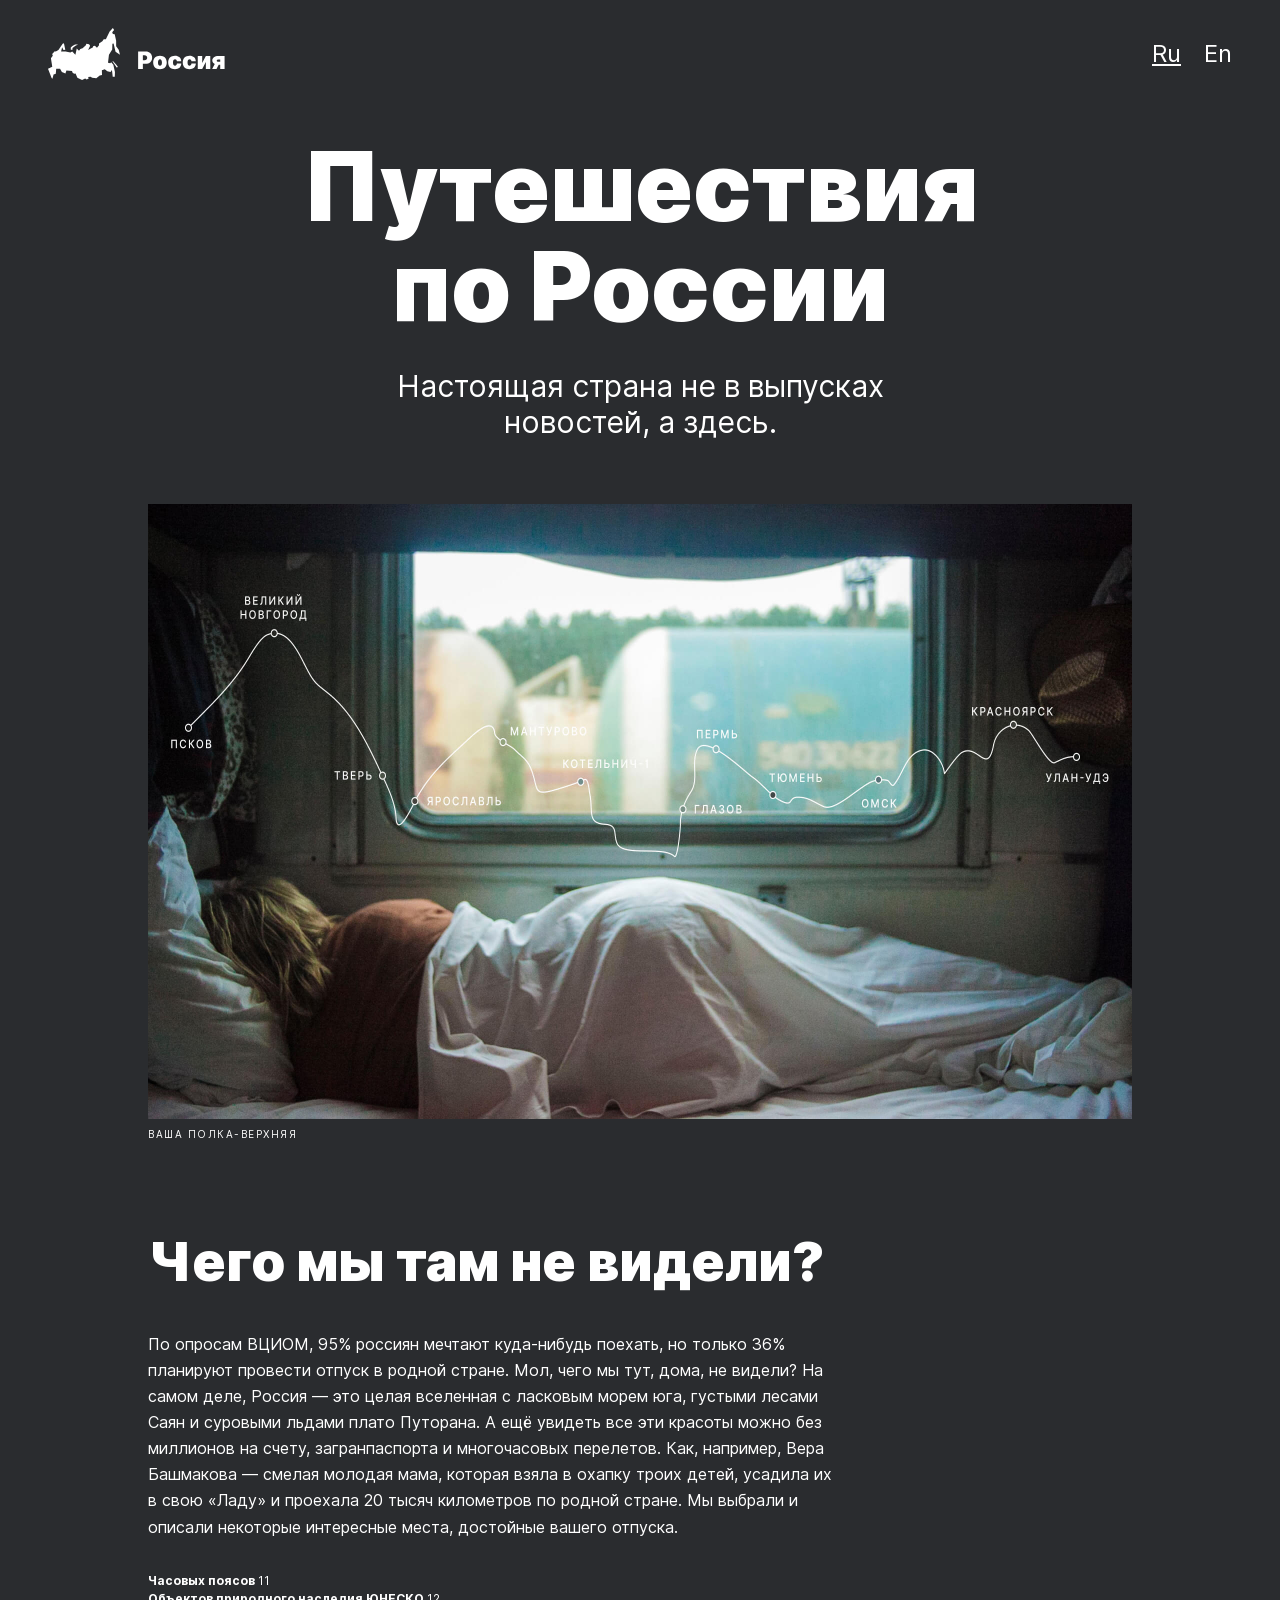
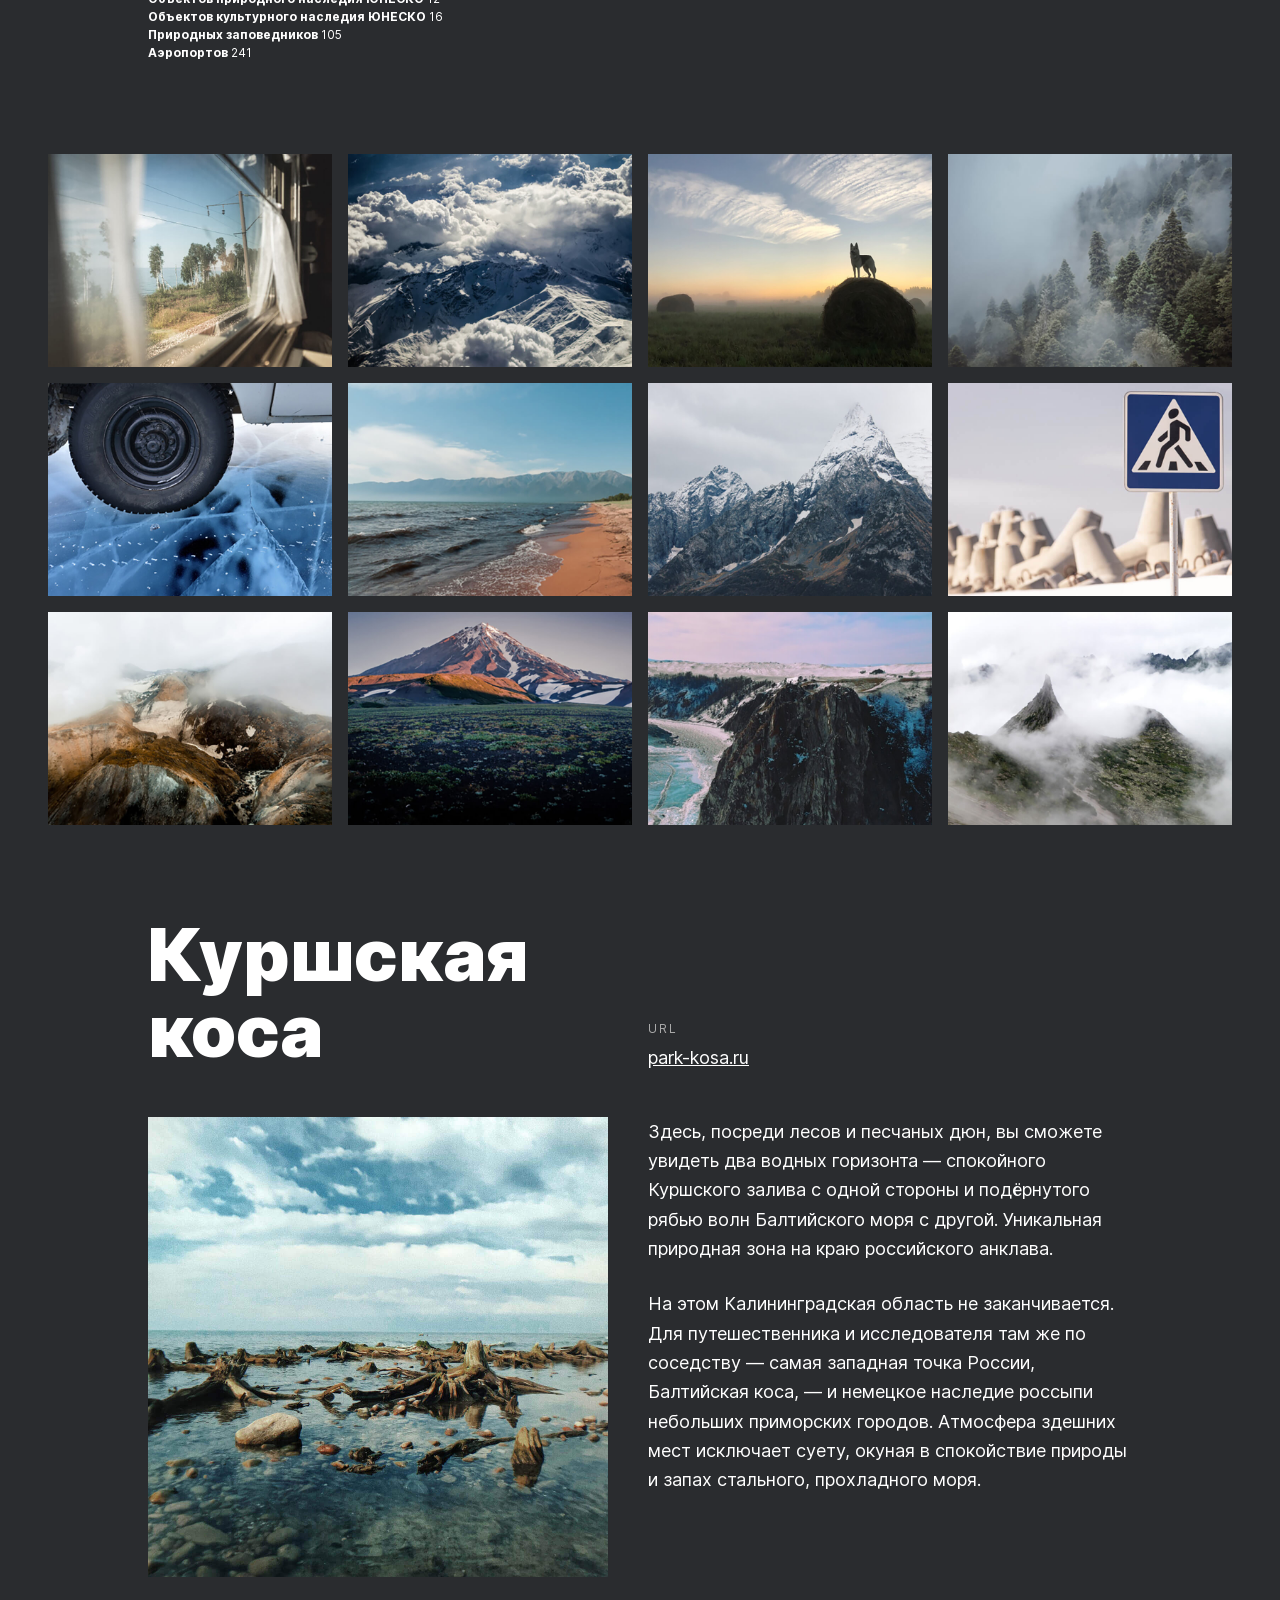
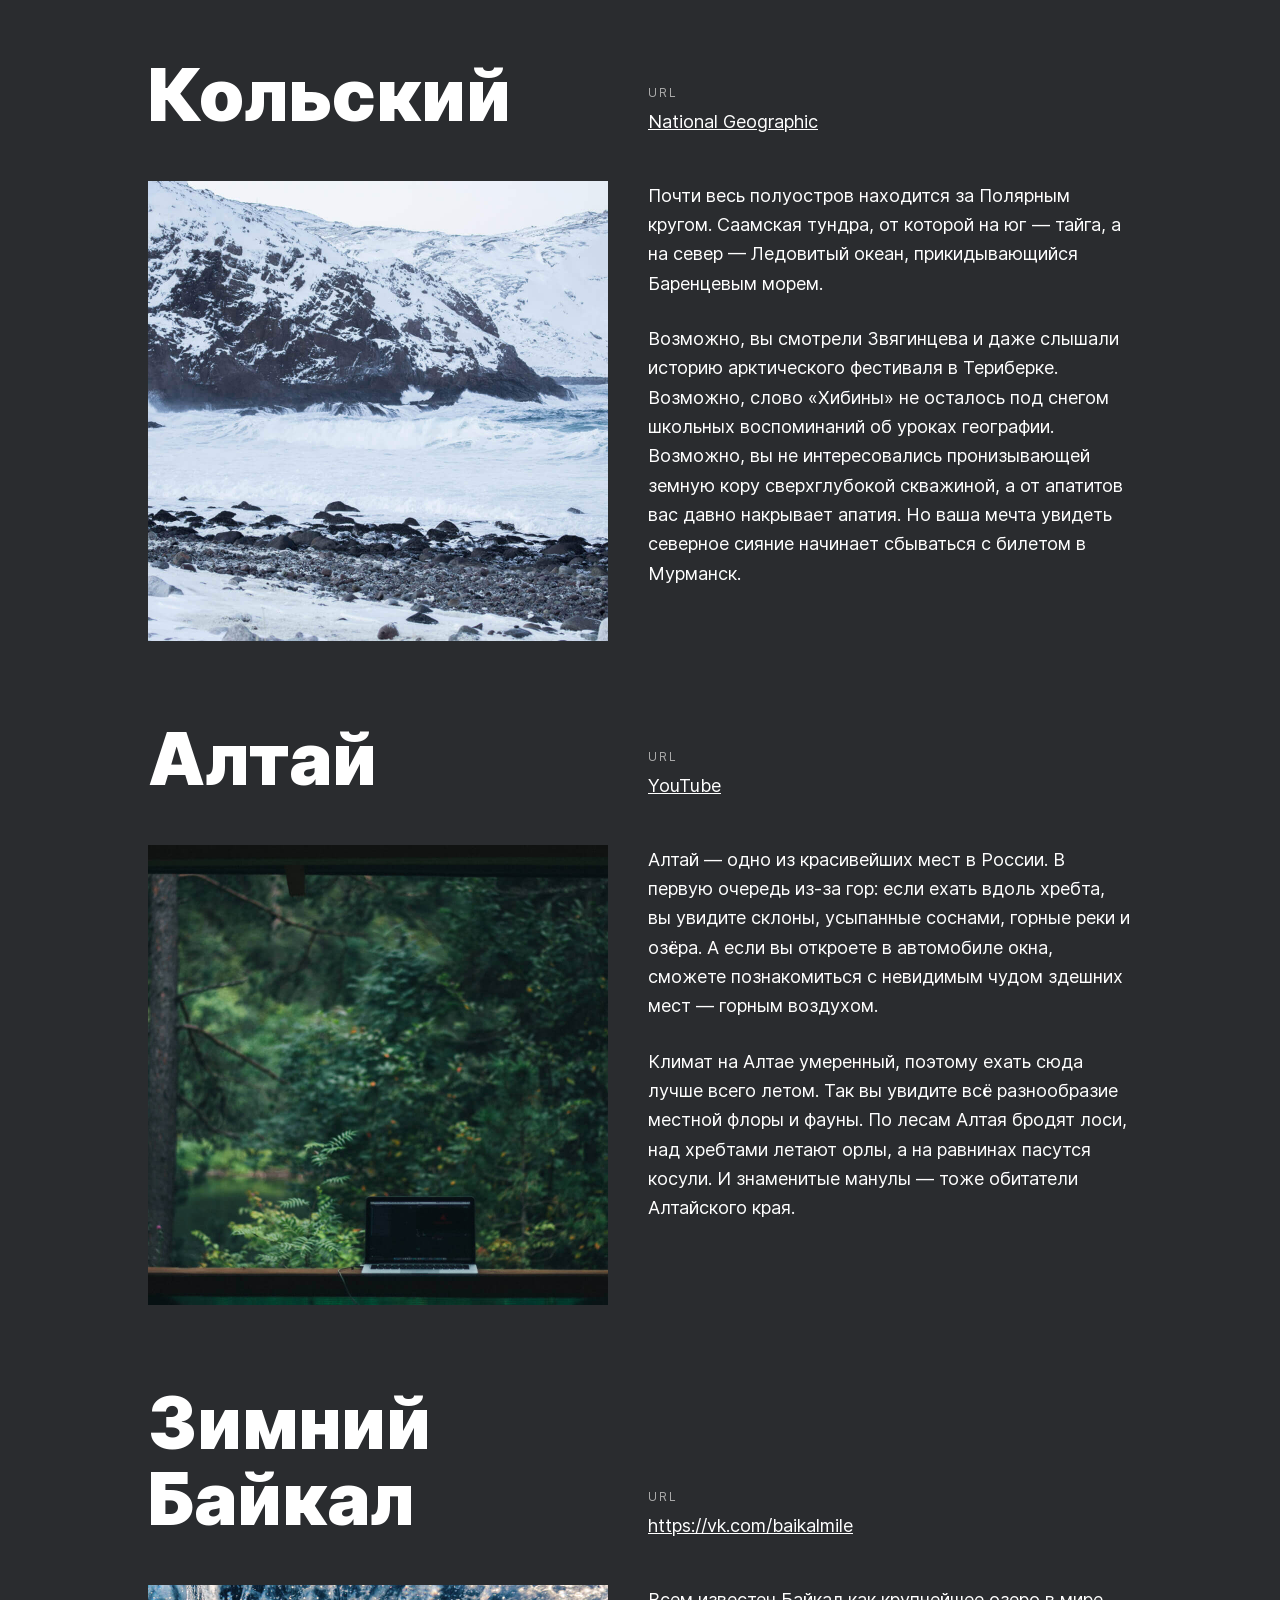
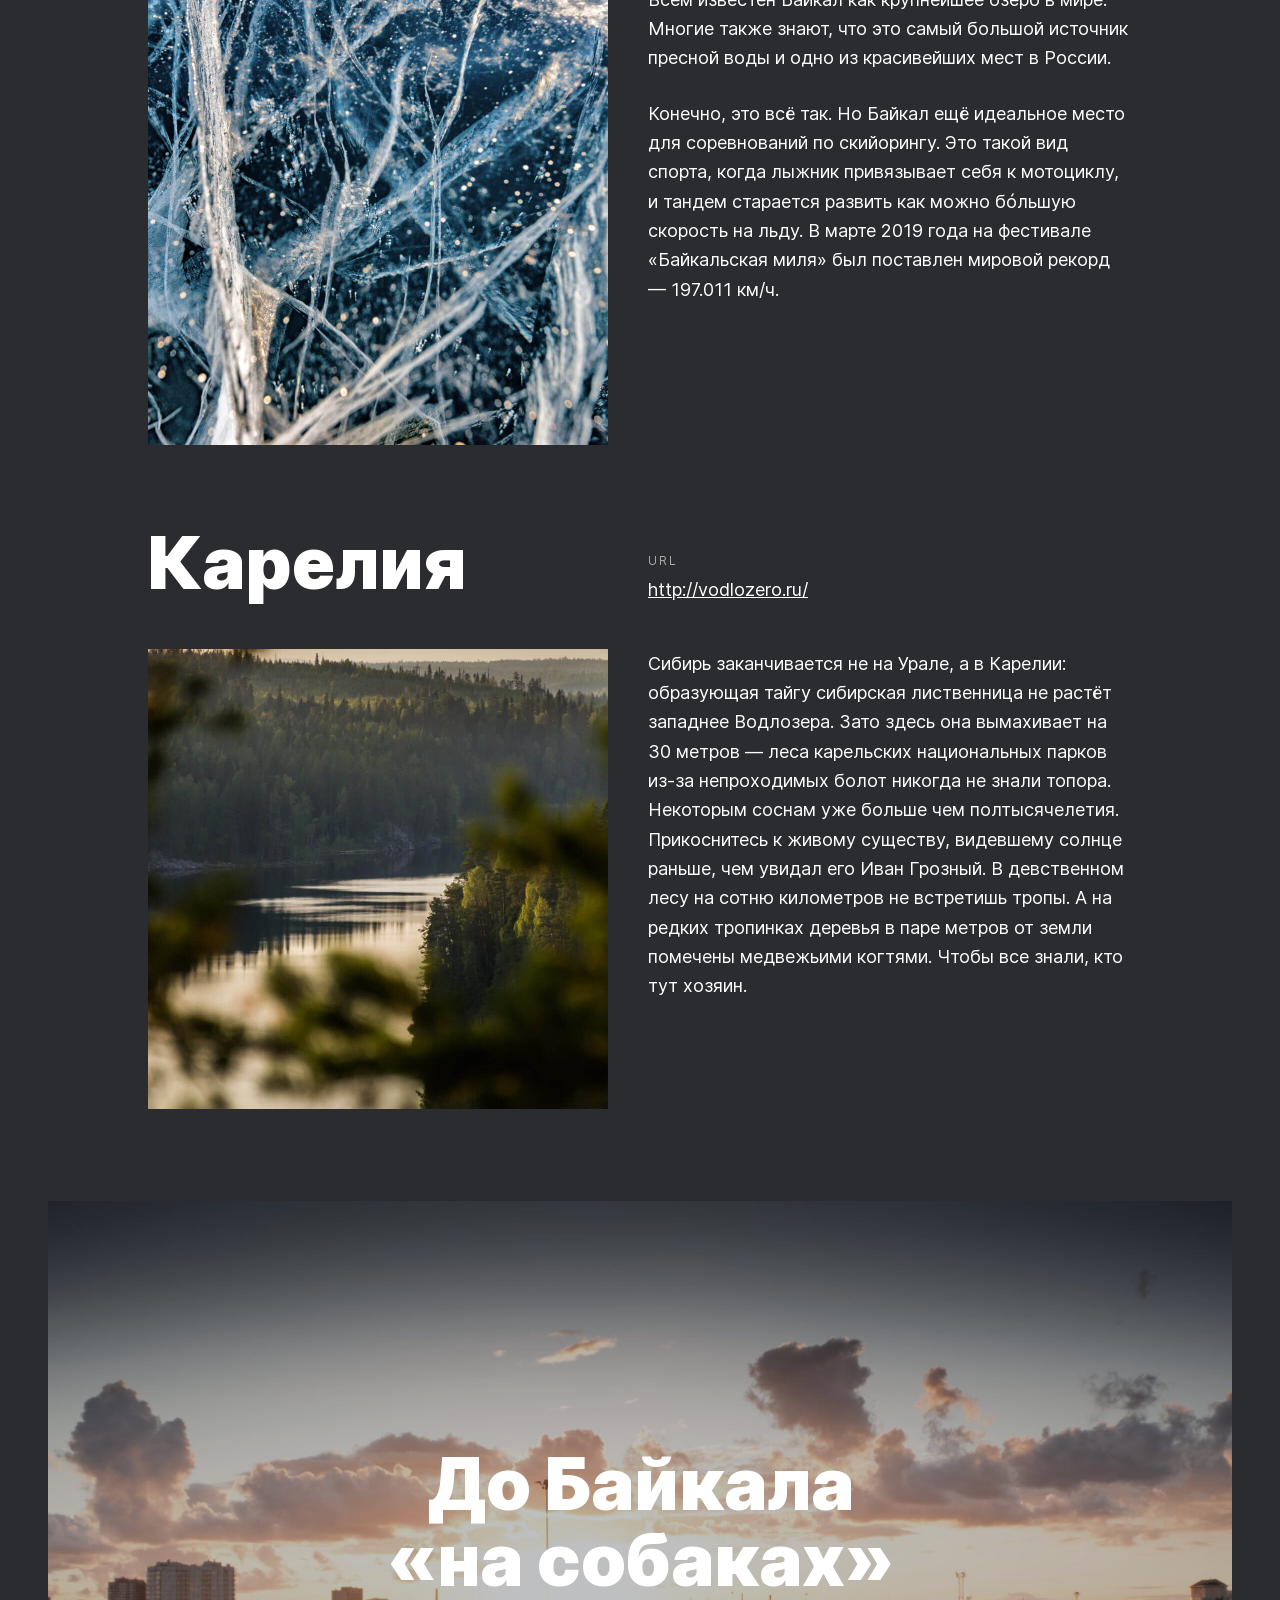
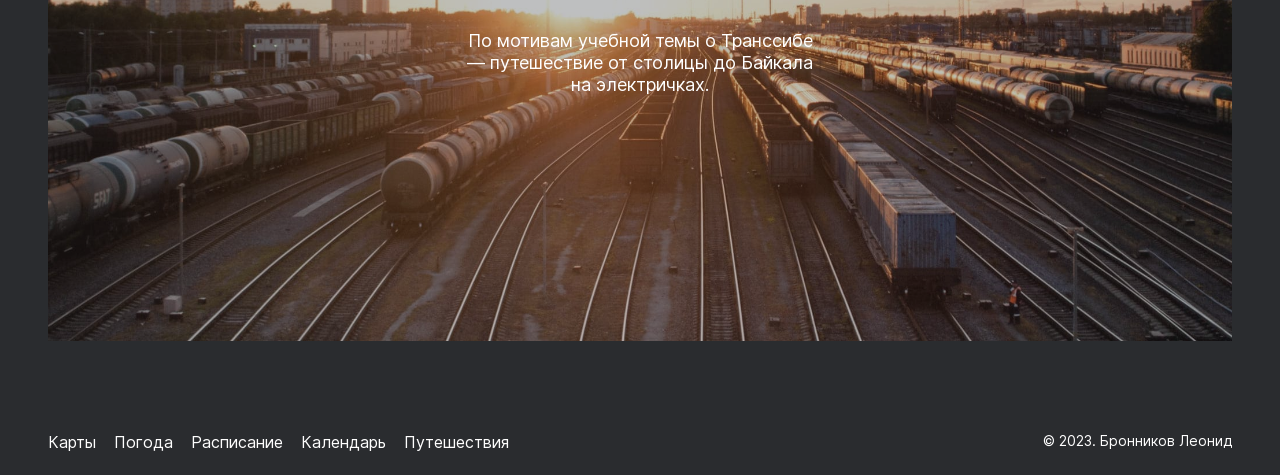
==== index.html @ 0aac5439 "Update index.html" ====
<!DOCTYPE html>
<html lang="ru">
<head>
  <meta charset="UTF-8">
  <meta name="viewport" content="width=device-width, initial-scale=1.0">
  <link rel="stylesheet" href="./pages/index.css">
  <title>Путешествие по России</title>
</head>
<body class="root"> 
 <div class="page">
    <header class="header">
        <img class="header__logo" src="images/header-logo.svg" alt="Логотип Россия">
        <div class="header__links">
          <a href="#" class="header__lang-link header__lang-link_active">Ru</a>
          <a href="#" class="header__lang-link">En</a>
        </div>
    </header>
    <main class="content">
      <section class="lead">
       <h1 class="lead__title">Путешествия по России</h1>
       <p class="lead__subtitle">Настоящая страна не в выпусках новостей, а здесь.</p>
         <img class="lead__image" src="./images/lead-polka.jpg" alt="Выша полка-верхняя">
         <p class="lead__caption">Ваша полка-верхняя</p>
      </section>
      <section class="intro">
       <h2 class="intro__title">Чего мы там не видели?</h2>
       <p class="intro__text">По опросам ВЦИОМ, 95% россиян мечтают куда-нибудь поехать, но только 36% планируют провести отпуск в родной стране. Мол, чего мы тут, дома, не видели? На самом деле, Россия — это целая вселенная с ласковым морем юга, густыми лесами Саян и суровыми льдами плато Путорана. А ещё увидеть все эти красоты можно без миллионов на счету, загранпаспорта и многочасовых перелетов. Как, например, Вера Башмакова — смелая молодая мама, которая взяла в охапку троих детей, усадила их в свою «Ладу» и проехала 20 тысяч километров по родной стране. Мы выбрали и описали некоторые интересные места, достойные вашего отпуска.</p>
       <ul class="intro__list">
        <li> <span class="intro__span">Часовых поясов</span> 11</li>
        <li> <span class="intro__span">Объектов природного наследия ЮНЕСКО</span> 12 </li>
        <li> <span class="intro__span">Объектов культурного наследия ЮНЕСКО</span> 16</li>
        <li> <span class="intro__span">Природных заповедников</span> 105</li>
        <li> <span class="intro__span">Аэропортов</span> 241</li>
      </ul>
      </section>
      <section
          class="photo-grid" aria-label="Фотографии интересных мест России">
          <img
            src="./images/photo-grid-train.jpg"
            alt="Поезд"
            class="photo-grid__item"
          />
          <img
            src="./images/photo-grid-atharva-tulsi.jpg"
            alt="Атхарва Тулси"
            class="photo-grid__item"
          />
          <img
            src="./images/photo-grid-tuman.jpg"
            alt="Туман"
            class="photo-grid__item"
          />
          <img
            src="./images/photo-grid-sochi.jpg"
            alt="Сочи"
            class="photo-grid__item"
          />
          <img
            src="./images/photo-grid-arisa.jpg"
            alt="Ариса"
            class="photo-grid__item"
          />
          <img
            src="./images/photo-grid-baikal.jpg"
            alt="Байкал-1"
            class="photo-grid__item"
          />
          <img
            src="./images/photo-grid-elbrus.jpg"
            alt="Эльбрус"
            class="photo-grid__item"
          />
          <img
            src="./images/photo-grid-kondratiev.jpg"
            alt="Кондратьев"
            class="photo-grid__item"
          />
          <img
            src="./images/photo-grid-kamchatka-1.jpg"
            alt="Камчатка-1"
            class="photo-grid__item"
          />
          <img
            src="./images/photo-grid-kamchatka-2.jpg"
            alt="Камчатка-2"
            class="photo-grid__item"
          />
          <img
            src="./images/photo-grid-baikal-2.jpg"
            alt="Байкал-2"
            class="photo-grid__item"
          />
          <img
            src="./images/photo-grid-ergaki.jpg"
            alt="Ергаки"
            class="photo-grid__item"
          />
        </section>
     <section class="places">
       <article class="place">
         <h2 class="place__title">Куршская коса</h2>
         <div class="place__website">
           <h3 class="place__url-heading">url</h3>
           <a class="place__link-heading" target="_blank" href="http://park-kosa.ru/">park-kosa.ru</a>
         </div>
         <img class="place__image" src="./images/place-kosa.jpg" alt="Парк Коса">
         <div class="place__paragraphs">
           <p class="place__paragraph">
            Здесь, посреди лесов и песчаных дюн, вы сможете увидеть два водных горизонта — спокойного Куршского залива с одной стороны и подёрнутого рябью волн Балтийского моря с другой. Уникальная природная зона на краю российского анклава.
           </p>
           <p class="place__paragraph">
            На этом Калининградская область не заканчивается. Для путешественника и исследователя там же по соседству — самая западная точка России, Балтийская коса, — и немецкое наследие россыпи небольших приморских городов. Атмосфера здешних мест исключает суету, окуная в спокойствие природы и запах стального, прохладного моря.
           </p>
         </div>
       </article>
       <article class="place">
         <h2 class="place__title">Кольский</h2>
          <div class="place__website">
            <h3 class="place__url-heading">url</h3>
            <a class="place__link-heading" target="_blank"  href="https://yourshot.nationalgeographic.com/photos/?keywords=kolskiy">National Geographic</a>
          </div>
          <img class="place__image" src="./images/place-kolsky.jpg" alt="Кольский полуостров">
          <div class="place__paragraphs">
            <p class="place__paragraph">
            Почти весь полуостров находится за Полярным кругом. Саамская тундра, от которой на юг — 
            тайга, а на север — Ледовитый океан, прикидывающийся Баренцевым морем.
            </p>
            <p class="place__paragraph">
            Возможно, вы смотрели Звягинцева и даже слышали историю арктического фестиваля в Териберке. Возможно, слово «Хибины» не осталось под снегом школьных воспоминаний об уроках географии. Возможно, вы не интересовались пронизывающей земную кору сверхглубокой скважиной, а от апатитов вас давно накрывает апатия. Но ваша мечта увидеть северное сияние начинает сбываться с билетом
            в Мурманск.
            </p>
          </div>
        </article>
        <article class="place">
          <h2 class="place__title">Алтай</h2>
          <div class="place__website">
            <h3 class="place__url-heading">url</h3>
            <a class="place__link-heading" target="_blank" href="https://www.youtube.com/watch?v=7ZEsoV7kWAQ">YouTube</a>
          </div>
          <img class="place__image" src="./images/place-altai.jpg" alt="Алтай">
          <div class="place__paragraphs">
            <p class="place__paragraph">
              Алтай — одно из красивейших мест в России. 
              В первую очередь из-за гор: если ехать вдоль хребта, вы увидите склоны, усыпанные соснами, горные реки и озёра. А если вы откроете 
              в автомобиле окна, сможете познакомиться 
              с невидимым чудом здешних мест — горным воздухом.
            </p>
            <p class="place__paragraph">
              Климат на Алтае умеренный, поэтому ехать сюда лучше всего летом. Так вы увидите всё разнообразие местной флоры и фауны. По лесам Алтая бродят лоси, над хребтами летают орлы, 
              а на равнинах пасутся косули. И знаменитые манулы — тоже обитатели Алтайского края.
            </p>
          </div>
        </article>
        <article class="place">
          <h2 class="place__title">Зимний Байкал</h2>
          <div class="place__website">
            <h3 class="place__url-heading">url</h3>
            <a class="place__link-heading" target="_blank" href="https://vk.com/baikalmile">https://vk.com/baikalmile</a>
          </div>
          <img class="place__image" src="./images/place-winter-baikal.jpg" alt="Зимний Байкал">
          <div class="place__paragraphs">
            <p class="place__paragraph">
              Всем известен Байкал как крупнейшее озеро 
              в мире. Многие также знают, что это самый большой источник пресной воды и одно из красивейших мест в России.
            </p>
            <p class="place__paragraph">
              Конечно, это всё так. Но Байкал ещё идеальное место для соревнований по скийорингу. Это такой вид спорта, когда лыжник привязывает себя 
              к мотоциклу, и тандем старается развить как можно бóльшую скорость на льду. В марте 2019 года на фестивале «Байкальская миля» был поставлен мировой рекорд — 197.011 км/ч.
            </p>
          </div>
        </article>
        <article class="place">
          <h2 class="place__title">Карелия</h2>
          <div class="place__website">
            <h3 class="place__url-heading">url</h3>
            <a class="place__link-heading" target="_blank" href="http://vodlozero.ru/">http://vodlozero.ru/</a>
          </div>
          <img class="place__image" src="./images/place-karelia.jpg" alt="Карелия">
          <div class="place__paragraphs">
            <p class="place__paragraph">
              Сибирь заканчивается не на Урале, а в Карелии: образующая тайгу сибирская лиственница не растёт западнее Водлозера. Зато здесь она вымахивает на 30 метров — леса карельских национальных парков из-за непроходимых болот никогда не знали топора. Некоторым соснам уже больше чем полтысячелетия. Прикоснитесь к живому существу, видевшему солнце раньше, чем увидал его Иван Грозный. 
              В девственном лесу на сотню километров не встретишь тропы. А на редких тропинках деревья 
              в паре метров от земли помечены медвежьими когтями. Чтобы все знали, кто тут хозяин.
            </p>
          </div>
        </article>
     </section>
     <section>
      <a href="https://stampsy.com/na-elektrichkakh-do-baikala" class="cover" target="_blank">
          <div class="cover__overlay"></div>
          <h2 class="cover__title">До Байкала «на собаках»</h2>
          <p class="cover__subtitle">По мотивам учебной темы о Транссибе — путешествие от столицы до Байкала на
              электричках.
          </p>
      </a>
  </section>
    </main>
     <footer class="footer">
       <nav>
        <ul class="footer__links">
          <li class="footer__links-thing"><a class="footer__link" target="_blank" href="https://yandex.ru/maps">Карты</a></li>
          <li class="footer__links-thing"><a class="footer__link" target="_blank" href="https://yandex.ru/pogoda">Погода</a></li>
          <li class="footer__links-thing"><a class="footer__link" target="_blank" href="https://rasp.yandex.ru">Расписание</a></li>
          <li class="footer__links-thing"><a class="footer__link" target="_blank" href="https://calendar.yandex.ru">Календарь</a></li>
          <li class="footer__links-thing"><a class="footer__link" target="_blank" href="https://travel.yandex.ru">Путешествия</a></li>
        </ul>
       </nav>
       <p class="footer__copyright">© 2023. Бронников Леонид</p>
     </footer>
  </div> 
</body>
</html>
---- pages/index.css ----
@import url(../vendor/normalize.css);

@import url(../vendor/fonts/fonts.css);

@import url(../blocks/root/root.css);

@import url(../blocks/page/page.css);

@import url(../blocks/header/header.css);
@import url(../blocks/header/__logo/header__logo.css);
@import url(../blocks/header/__lang-link/header__lang-link.css);
@import url(../blocks/header/__lang-link/_active/header__lang-link_active.css);

@import url(../blocks/content/content.css);

@import url(../blocks/lead/lead.css);

@import url(../blocks/lead/__title/lead__title.css);
@import url(../blocks/lead/__subtitle/lead__subtitle.css);
@import url(../blocks/lead/__image/lead__image.css);
@import url(../blocks/lead/__caption/lead__caption.css);

@import url(../blocks/intro/intro.css);
@import url(../blocks/intro/__list/intro__list.css);
@import url(../blocks/intro/__span/intro__span.css);
@import url(../blocks/intro/__text/intro__text.css);
@import url(../blocks/intro/__title/intro__title.css);

@import url(../blocks/photo-grid/photo-grid.css);
@import url(../blocks/photo-grid/__item/photo-grid__item.css);

@import url(../blocks/places/places.css);
@import url(../blocks/place/place.css);
@import url(../blocks/place/__image/place__image.css);
@import url(../blocks/place/__link-heading/place__link-heading.css);
@import url(../blocks/place/__paragraph/place__paragraph.css);
@import url(../blocks/place/__title/place__title.css);
@import url(../blocks/place/__url-heading/place__url-heading.css);
@import url(../blocks/place/__website/place__website.css);

@import url(../blocks/cover/cover.css);
@import url(../blocks/cover/__overlay/cover__overlay.css);
@import url(../blocks/cover/__subtitle/cover__subtitle.css);
@import url(../blocks/cover/__title/cover__title.css);

@import url(../blocks/footer/footer.css);
@import url(../blocks/footer/__copyright/footer__copyright.css);
@import url(../blocks/footer/__link/footer__link.css);
@import url(../blocks/footer/__links-thing/footer__links-thing.css);
@import url(../blocks/footer/__links/footer__links.css);
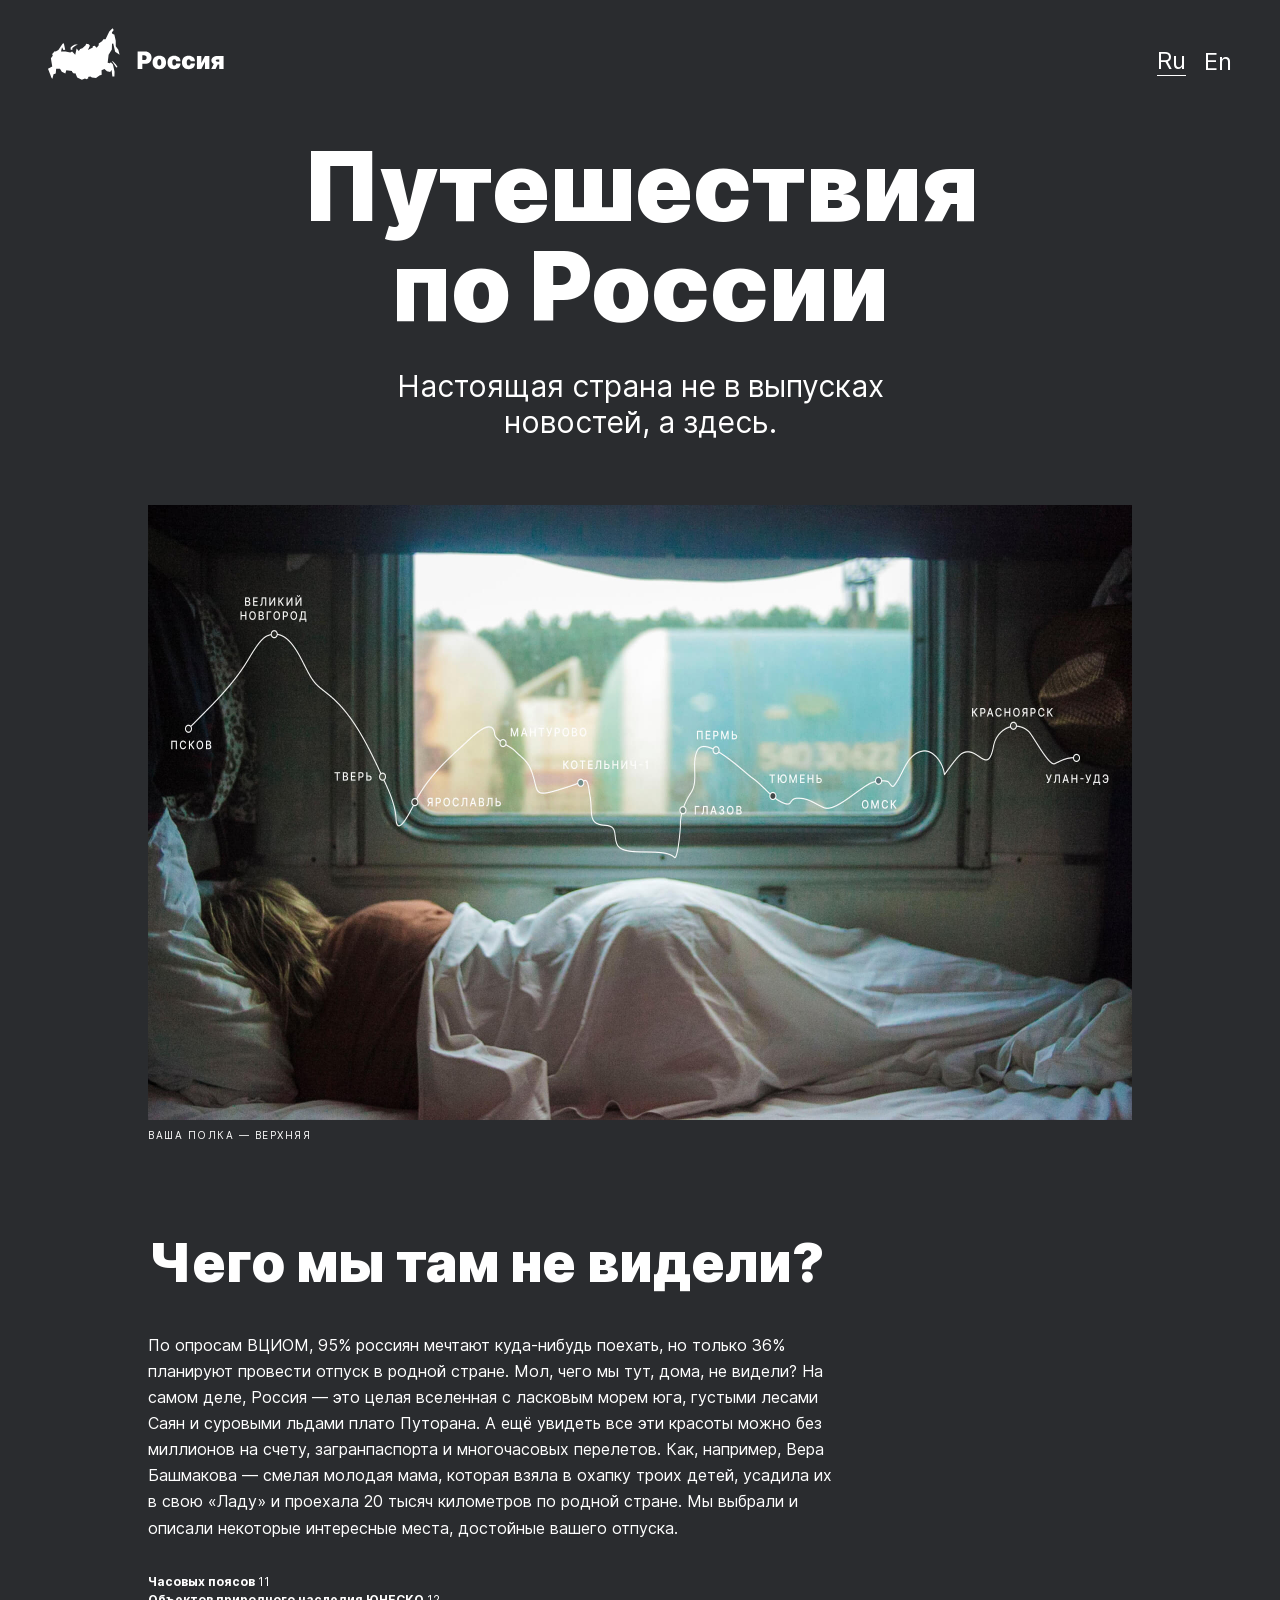
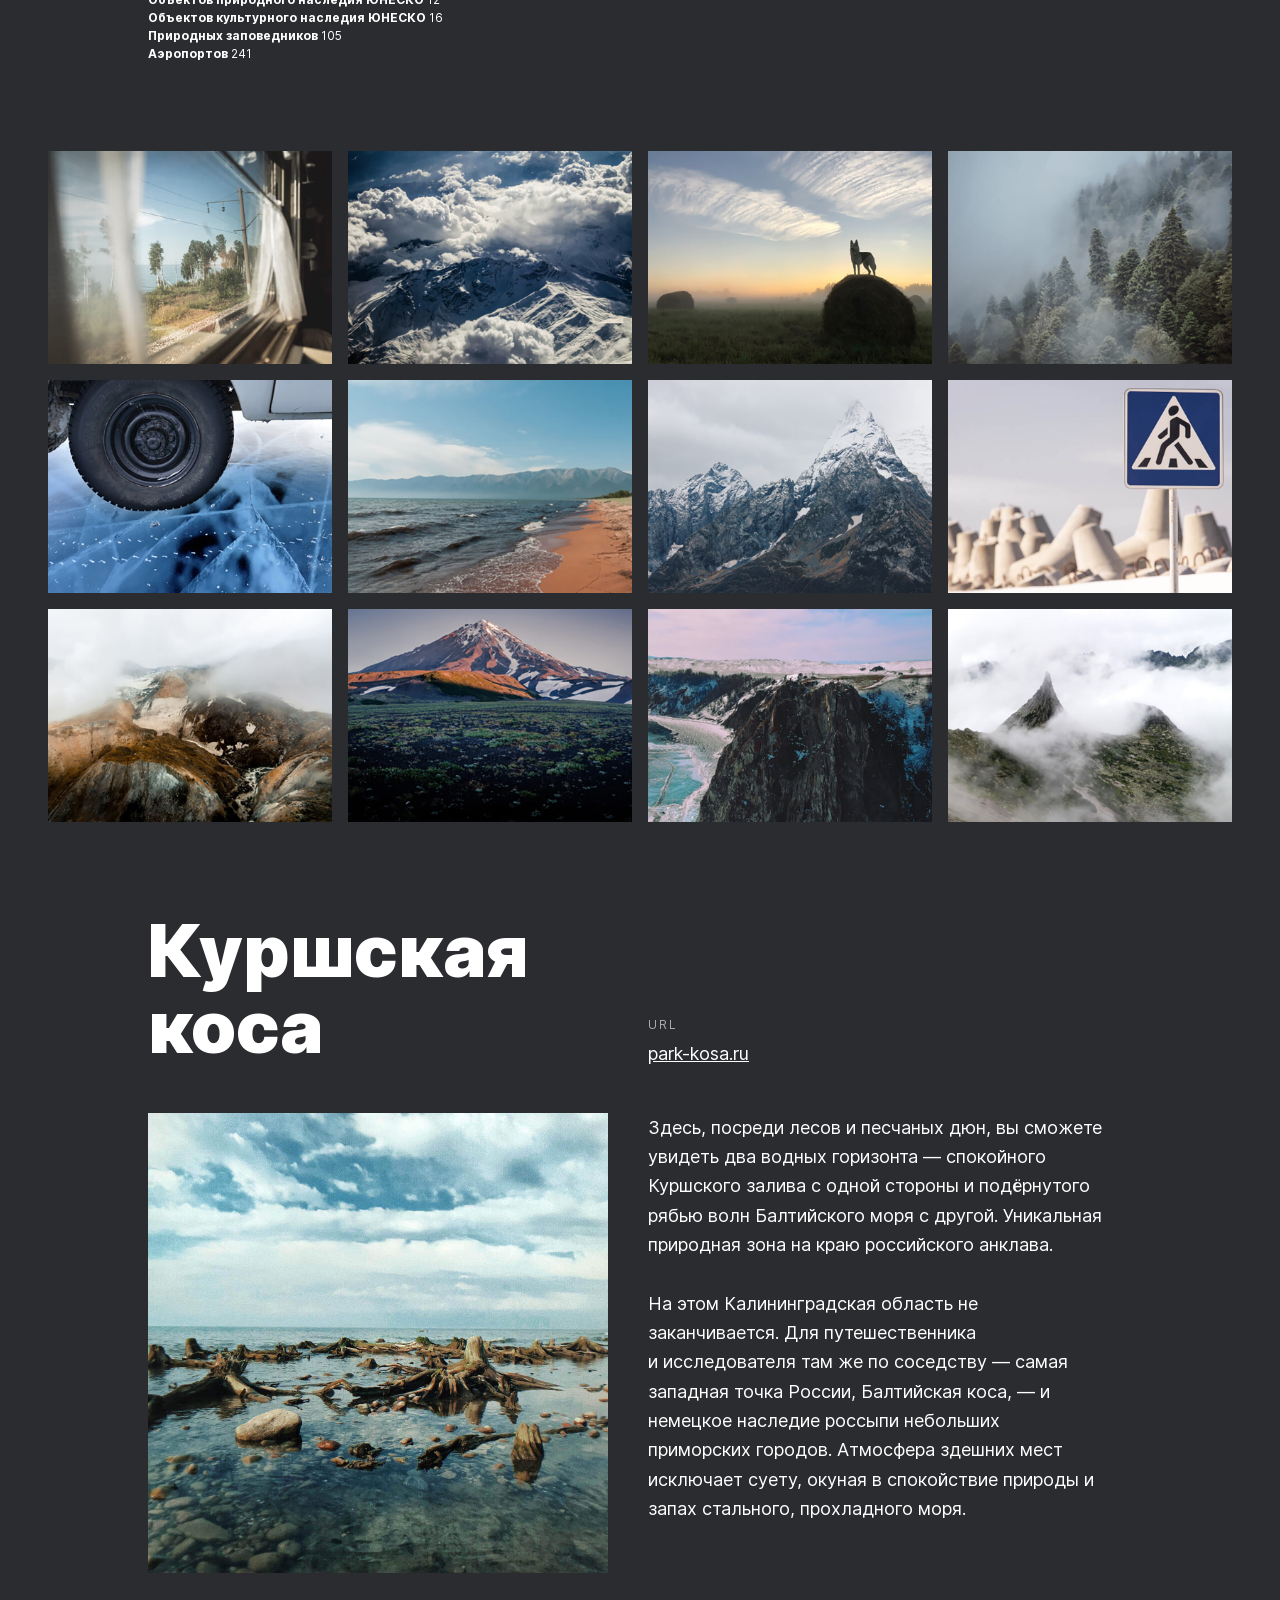
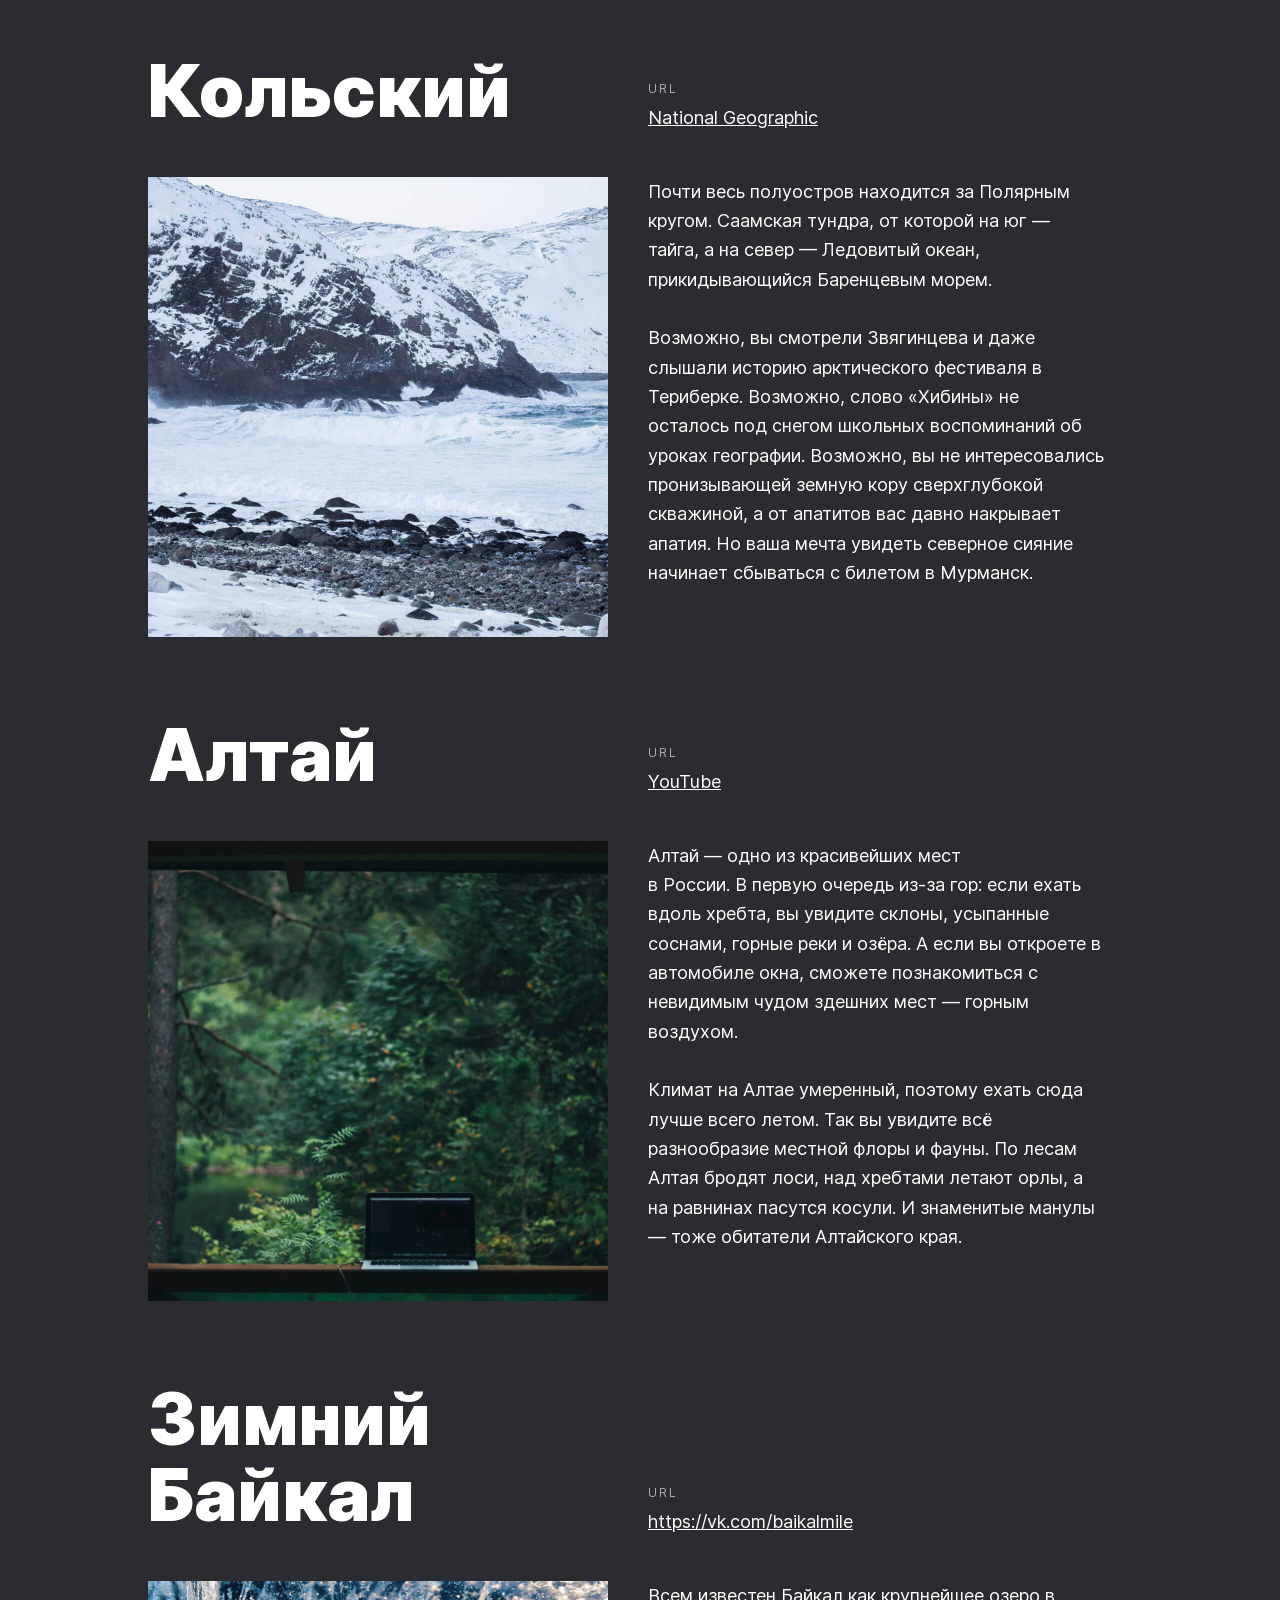
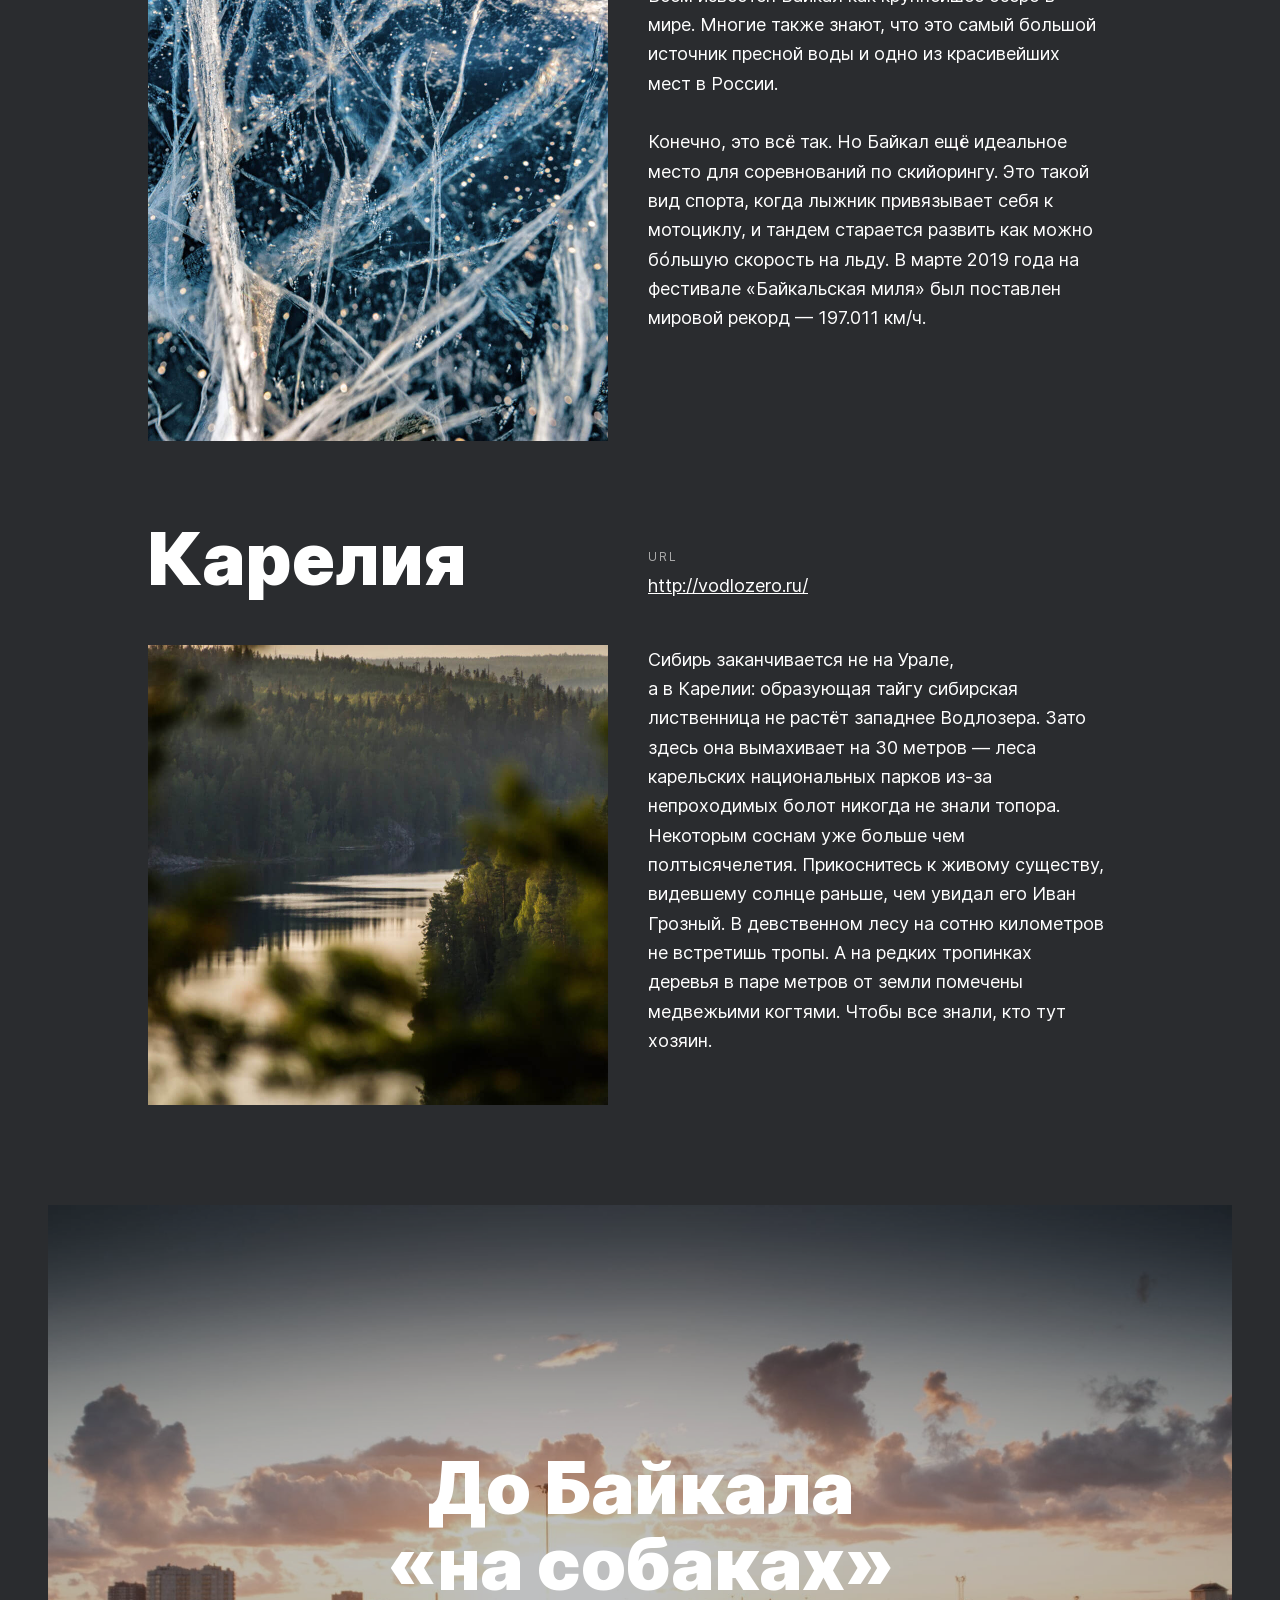
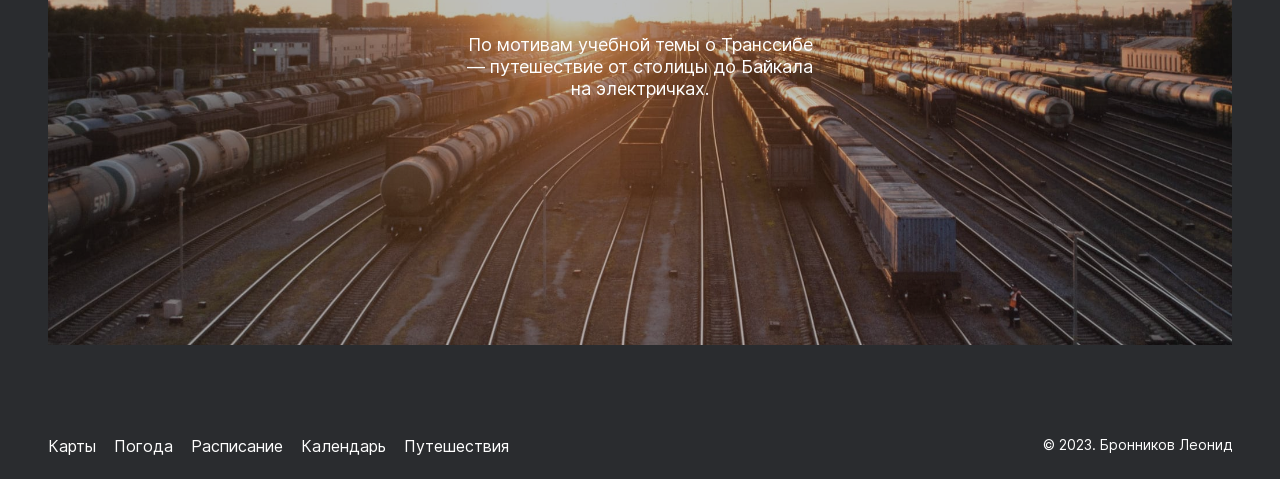
==== commit 7545fff2: "Add files via upload" ====
--- a/index.html
+++ b/index.html
@@ -9,7 +9,7 @@
 <body class="root"> 
  <div class="page">
     <header class="header">
-        <img class="header__logo" src="images/header-logo.svg" alt="Логотип Россия">
+        <img class="header__logo" src="images/header-logo.svg" alt="Логотип Россия" width="176" height="52">
         <div class="header__links">
           <a href="#" class="header__lang-link header__lang-link_active">Ru</a>
           <a href="#" class="header__lang-link">En</a>
@@ -17,14 +17,14 @@
     </header>
     <main class="content">
       <section class="lead">
-       <h1 class="lead__title">Путешествия по России</h1>
-       <p class="lead__subtitle">Настоящая страна не в выпусках новостей, а здесь.</p>
+        <h1 class="lead__title">Путешествия по России</h1>
+        <p class="lead__subtitle"> Настоящая страна не в выпусках<br>новостей, а здесь.</p>
          <img class="lead__image" src="./images/lead-polka.jpg" alt="Выша полка-верхняя">
-         <p class="lead__caption">Ваша полка-верхняя</p>
+         <p class="lead__caption">Ваша полка — верхняя</p>
       </section>
       <section class="intro">
-       <h2 class="intro__title">Чего мы там не видели?</h2>
-       <p class="intro__text">По опросам ВЦИОМ, 95% россиян мечтают куда-нибудь поехать, но только 36% планируют провести отпуск в родной стране. Мол, чего мы тут, дома, не видели? На самом деле, Россия — это целая вселенная с ласковым морем юга, густыми лесами Саян и суровыми льдами плато Путорана. А ещё увидеть все эти красоты можно без миллионов на счету, загранпаспорта и многочасовых перелетов. Как, например, Вера Башмакова — смелая молодая мама, которая взяла в охапку троих детей, усадила их в свою «Ладу» и проехала 20 тысяч километров по родной стране. Мы выбрали и описали некоторые интересные места, достойные вашего отпуска.</p>
+       <h2 class="intro__title">Чего мы там<br class="intro__title__br"> не видели?</h2>
+       <p class="intro__text">По опросам ВЦИОМ, 95% россиян мечтают куда-нибудь поехать,<br class="intro__title__br"> но только 36% планируют провести отпуск в родной стране. Мол, чего мы тут, дома, не видели? На самом деле, Россия — это целая вселенная с ласковым морем юга, густыми лесами Саян и суровыми льдами плато Путорана. А ещё увидеть все эти красоты можно<br class="intro__title__br"> без миллионов на счету, загранпаспорта и многочасовых перелетов. Как, например, Вера Башмакова — смелая молодая мама, которая взяла в охапку троих детей, усадила их в свою «Ладу»<br class="intro__title__br"> и проехала 20 тысяч километров<br class="intro__title__br"> по родной стране. Мы выбрали и описали некоторые интересные места, достойные вашего отпуска.</p>
        <ul class="intro__list">
         <li> <span class="intro__span">Часовых поясов</span> 11</li>
         <li> <span class="intro__span">Объектов природного наследия ЮНЕСКО</span> 12 </li>
@@ -96,100 +96,100 @@
             class="photo-grid__item"
           />
         </section>
-     <section class="places">
-       <article class="place">
-         <h2 class="place__title">Куршская коса</h2>
-         <div class="place__website">
-           <h3 class="place__url-heading">url</h3>
-           <a class="place__link-heading" target="_blank" href="http://park-kosa.ru/">park-kosa.ru</a>
-         </div>
-         <img class="place__image" src="./images/place-kosa.jpg" alt="Парк Коса">
-         <div class="place__paragraphs">
-           <p class="place__paragraph">
-            Здесь, посреди лесов и песчаных дюн, вы сможете увидеть два водных горизонта — спокойного Куршского залива с одной стороны и подёрнутого рябью волн Балтийского моря с другой. Уникальная природная зона на краю российского анклава.
-           </p>
-           <p class="place__paragraph">
-            На этом Калининградская область не заканчивается. Для путешественника и исследователя там же по соседству — самая западная точка России, Балтийская коса, — и немецкое наследие россыпи небольших приморских городов. Атмосфера здешних мест исключает суету, окуная в спокойствие природы и запах стального, прохладного моря.
-           </p>
-         </div>
-       </article>
-       <article class="place">
-         <h2 class="place__title">Кольский</h2>
-          <div class="place__website">
-            <h3 class="place__url-heading">url</h3>
-            <a class="place__link-heading" target="_blank"  href="https://yourshot.nationalgeographic.com/photos/?keywords=kolskiy">National Geographic</a>
-          </div>
-          <img class="place__image" src="./images/place-kolsky.jpg" alt="Кольский полуостров">
-          <div class="place__paragraphs">
-            <p class="place__paragraph">
-            Почти весь полуостров находится за Полярным кругом. Саамская тундра, от которой на юг — 
-            тайга, а на север — Ледовитый океан, прикидывающийся Баренцевым морем.
-            </p>
-            <p class="place__paragraph">
-            Возможно, вы смотрели Звягинцева и даже слышали историю арктического фестиваля в Териберке. Возможно, слово «Хибины» не осталось под снегом школьных воспоминаний об уроках географии. Возможно, вы не интересовались пронизывающей земную кору сверхглубокой скважиной, а от апатитов вас давно накрывает апатия. Но ваша мечта увидеть северное сияние начинает сбываться с билетом
-            в Мурманск.
-            </p>
-          </div>
-        </article>
-        <article class="place">
-          <h2 class="place__title">Алтай</h2>
-          <div class="place__website">
-            <h3 class="place__url-heading">url</h3>
-            <a class="place__link-heading" target="_blank" href="https://www.youtube.com/watch?v=7ZEsoV7kWAQ">YouTube</a>
-          </div>
-          <img class="place__image" src="./images/place-altai.jpg" alt="Алтай">
-          <div class="place__paragraphs">
-            <p class="place__paragraph">
-              Алтай — одно из красивейших мест в России. 
-              В первую очередь из-за гор: если ехать вдоль хребта, вы увидите склоны, усыпанные соснами, горные реки и озёра. А если вы откроете 
-              в автомобиле окна, сможете познакомиться 
-              с невидимым чудом здешних мест — горным воздухом.
-            </p>
-            <p class="place__paragraph">
-              Климат на Алтае умеренный, поэтому ехать сюда лучше всего летом. Так вы увидите всё разнообразие местной флоры и фауны. По лесам Алтая бродят лоси, над хребтами летают орлы, 
-              а на равнинах пасутся косули. И знаменитые манулы — тоже обитатели Алтайского края.
-            </p>
-          </div>
-        </article>
-        <article class="place">
-          <h2 class="place__title">Зимний Байкал</h2>
-          <div class="place__website">
-            <h3 class="place__url-heading">url</h3>
-            <a class="place__link-heading" target="_blank" href="https://vk.com/baikalmile">https://vk.com/baikalmile</a>
-          </div>
-          <img class="place__image" src="./images/place-winter-baikal.jpg" alt="Зимний Байкал">
-          <div class="place__paragraphs">
-            <p class="place__paragraph">
-              Всем известен Байкал как крупнейшее озеро 
-              в мире. Многие также знают, что это самый большой источник пресной воды и одно из красивейших мест в России.
-            </p>
-            <p class="place__paragraph">
-              Конечно, это всё так. Но Байкал ещё идеальное место для соревнований по скийорингу. Это такой вид спорта, когда лыжник привязывает себя 
-              к мотоциклу, и тандем старается развить как можно бóльшую скорость на льду. В марте 2019 года на фестивале «Байкальская миля» был поставлен мировой рекорд — 197.011 км/ч.
-            </p>
-          </div>
-        </article>
-        <article class="place">
-          <h2 class="place__title">Карелия</h2>
-          <div class="place__website">
-            <h3 class="place__url-heading">url</h3>
-            <a class="place__link-heading" target="_blank" href="http://vodlozero.ru/">http://vodlozero.ru/</a>
-          </div>
-          <img class="place__image" src="./images/place-karelia.jpg" alt="Карелия">
-          <div class="place__paragraphs">
-            <p class="place__paragraph">
-              Сибирь заканчивается не на Урале, а в Карелии: образующая тайгу сибирская лиственница не растёт западнее Водлозера. Зато здесь она вымахивает на 30 метров — леса карельских национальных парков из-за непроходимых болот никогда не знали топора. Некоторым соснам уже больше чем полтысячелетия. Прикоснитесь к живому существу, видевшему солнце раньше, чем увидал его Иван Грозный. 
-              В девственном лесу на сотню километров не встретишь тропы. А на редких тропинках деревья 
-              в паре метров от земли помечены медвежьими когтями. Чтобы все знали, кто тут хозяин.
-            </p>
-          </div>
-        </article>
-     </section>
+        <section class="places">
+          <article class="place">
+            <h2 class="place__title">Куршская<br class="place__title__br"> коса</h2>
+            <div class="place__website">
+              <h3 class="place__url-heading">url</h3>
+              <a class="place__link-heading" target="_blank" href="http://park-kosa.ru/">park-kosa.ru</a>
+            </div>
+            <img class="place__image" src="./images/place-kosa.jpg" alt="Парк Коса">
+            <div class="place__paragraphs">
+              <p class="place__paragraph">
+               Здесь, посреди лесов и песчаных дюн, вы сможете увидеть два водных горизонта — спокойного Куршского залива с одной стороны и подёрнутого рябью волн Балтийского моря с другой. Уникальная природная зона<br class="intro__title__br"> на краю российского анклава.
+              </p>
+              <p class="place__paragraph">
+               На этом Калининградская область не заканчивается.<br class="intro__title__br"> Для путешественника<br> и исследователя там же<br class="intro__title__br"> по соседству — самая западная точка России, Балтийская коса, — и немецкое наследие россыпи небольших приморских городов. Атмосфера здешних мест исключает суету, окуная<br class="intro__title__br"> в спокойствие природы <br class="place__title__br"> и запах стального, прохладного моря.
+              </p>
+            </div>
+          </article>
+          <article class="place">
+            <h2 class="place__title">Кольский</h2>
+             <div class="place__website">
+               <h3 class="place__url-heading">url</h3>
+               <a class="place__link-heading" target="_blank"  href="https://yourshot.nationalgeographic.com/photos/?keywords=kolskiy">National Geographic</a>
+             </div>
+             <img class="place__image" src="./images/place-kolsky.jpg" alt="Кольский полуостров">
+             <div class="place__paragraphs">
+               <p class="place__paragraph">
+               Почти весь полуостров находится за Полярным кругом. Саамская тундра, <br class="place__title__br"> от которой на юг — 
+               тайга,<br class="intro__title__br"> а на север — Ледовитый океан, прикидывающийся Баренцевым морем.
+               </p>
+               <p class="place__paragraph">
+               Возможно, вы смотрели Звягинцева и даже слышали историю арктического фестиваля<br class="place__title__br"> в Териберке. Возможно, слово «Хибины» не осталось под снегом школьных воспоминаний об уроках географии. Возможно, вы не интересовались пронизывающей земную кору сверхглубокой скважиной, а от апатитов вас давно накрывает апатия. Но ваша мечта увидеть северное сияние начинает сбываться с билетом
+               в Мурманск.
+               </p>
+             </div>
+           </article>
+           <article class="place">
+             <h2 class="place__title">Алтай</h2>
+             <div class="place__website">
+               <h3 class="place__url-heading">url</h3>
+               <a class="place__link-heading" target="_blank" href="https://www.youtube.com/watch?v=7ZEsoV7kWAQ">YouTube</a>
+             </div>
+             <img class="place__image" src="./images/place-altai.jpg" alt="Алтай">
+             <div class="place__paragraphs">
+               <p class="place__paragraph">
+                 Алтай — одно из красивейших мест<br>в России. 
+                 В первую очередь из-за гор: если ехать вдоль хребта, вы увидите склоны, усыпанные соснами, горные реки и озёра.<br class="intro__title__br"> А если вы откроете 
+                 в автомобиле окна, сможете познакомиться 
+                 с невидимым чудом здешних мест — горным воздухом.
+               </p>
+               <p class="place__paragraph">
+                 Климат на Алтае умеренный, поэтому ехать сюда лучше всего летом. Так вы увидите всё разнообразие местной флоры и фауны. По лесам Алтая бродят лоси, над хребтами летают орлы, 
+                 а на равнинах пасутся косули.<br class="intro__title__br"> И знаменитые манулы — тоже обитатели Алтайского края.
+               </p>
+             </div>
+           </article>
+           <article class="place">
+             <h2 class="place__title">Зимний Байкал</h2>
+             <div class="place__website">
+               <h3 class="place__url-heading">url</h3>
+               <a class="place__link-heading" target="_blank" href="https://vk.com/baikalmile">https://vk.com/baikalmile</a>
+             </div>
+             <img class="place__image" src="./images/place-winter-baikal.jpg" alt="Зимний Байкал">
+             <div class="place__paragraphs">
+               <p class="place__paragraph">
+                 Всем известен Байкал как крупнейшее озеро 
+                 в мире. Многие также знают, что это самый большой источник пресной воды<br class="intro__title__br"> и одно из красивейших мест<br class="intro__title__br"> в России.
+               </p>
+               <p class="place__paragraph">
+                 Конечно, это всё так. Но Байкал ещё идеальное место для соревнований по скийорингу. Это такой вид спорта, когда лыжник привязывает себя<br class="intro__title__br"> 
+                 к мотоциклу, и тандем старается развить как можно бóльшую скорость на льду. В марте 2019 года на фестивале «Байкальская миля» был поставлен мировой рекорд — 197.011 км/ч.
+               </p>
+             </div>
+           </article>
+           <article class="place">
+             <h2 class="place__title">Карелия</h2>
+             <div class="place__website">
+               <h3 class="place__url-heading">url</h3>
+               <a class="place__link-heading" target="_blank" href="http://vodlozero.ru/">http://vodlozero.ru/</a>
+             </div>
+             <img class="place__image" src="./images/place-karelia.jpg" alt="Карелия">
+             <div class="place__paragraphs">
+               <p class="place__paragraph">
+                 Сибирь заканчивается не на Урале,<br> а в Карелии: образующая тайгу сибирская лиственница не растёт западнее Водлозера. Зато здесь она вымахивает на 30 метров — леса карельских национальных парков из-за непроходимых болот никогда не знали топора. Некоторым соснам уже больше<br class="intro__title__br"> чем полтысячелетия. Прикоснитесь к живому существу, видевшему солнце раньше, чем увидал его Иван Грозный. 
+                 В девственном лесу на сотню километров не встретишь тропы. А на редких тропинках деревья 
+                 в паре метров от земли помечены медвежьими когтями. Чтобы все знали, кто тут хозяин.
+               </p>
+             </div>
+           </article>
+        </section>
      <section>
       <a href="https://stampsy.com/na-elektrichkakh-do-baikala" class="cover" target="_blank">
           <div class="cover__overlay"></div>
-          <h2 class="cover__title">До Байкала «на собаках»</h2>
-          <p class="cover__subtitle">По мотивам учебной темы о Транссибе — путешествие от столицы до Байкала на
+          <h2 class="cover__title">До Байкала<br class="intro__title__br"> «на собаках»</h2>
+          <p class="cover__subtitle">По мотивам учебной темы<br class="intro__title__br"> о Транссибе — путешествие<br class="intro__title__br"> от столицы до Байкала на
               электричках.
           </p>
       </a>
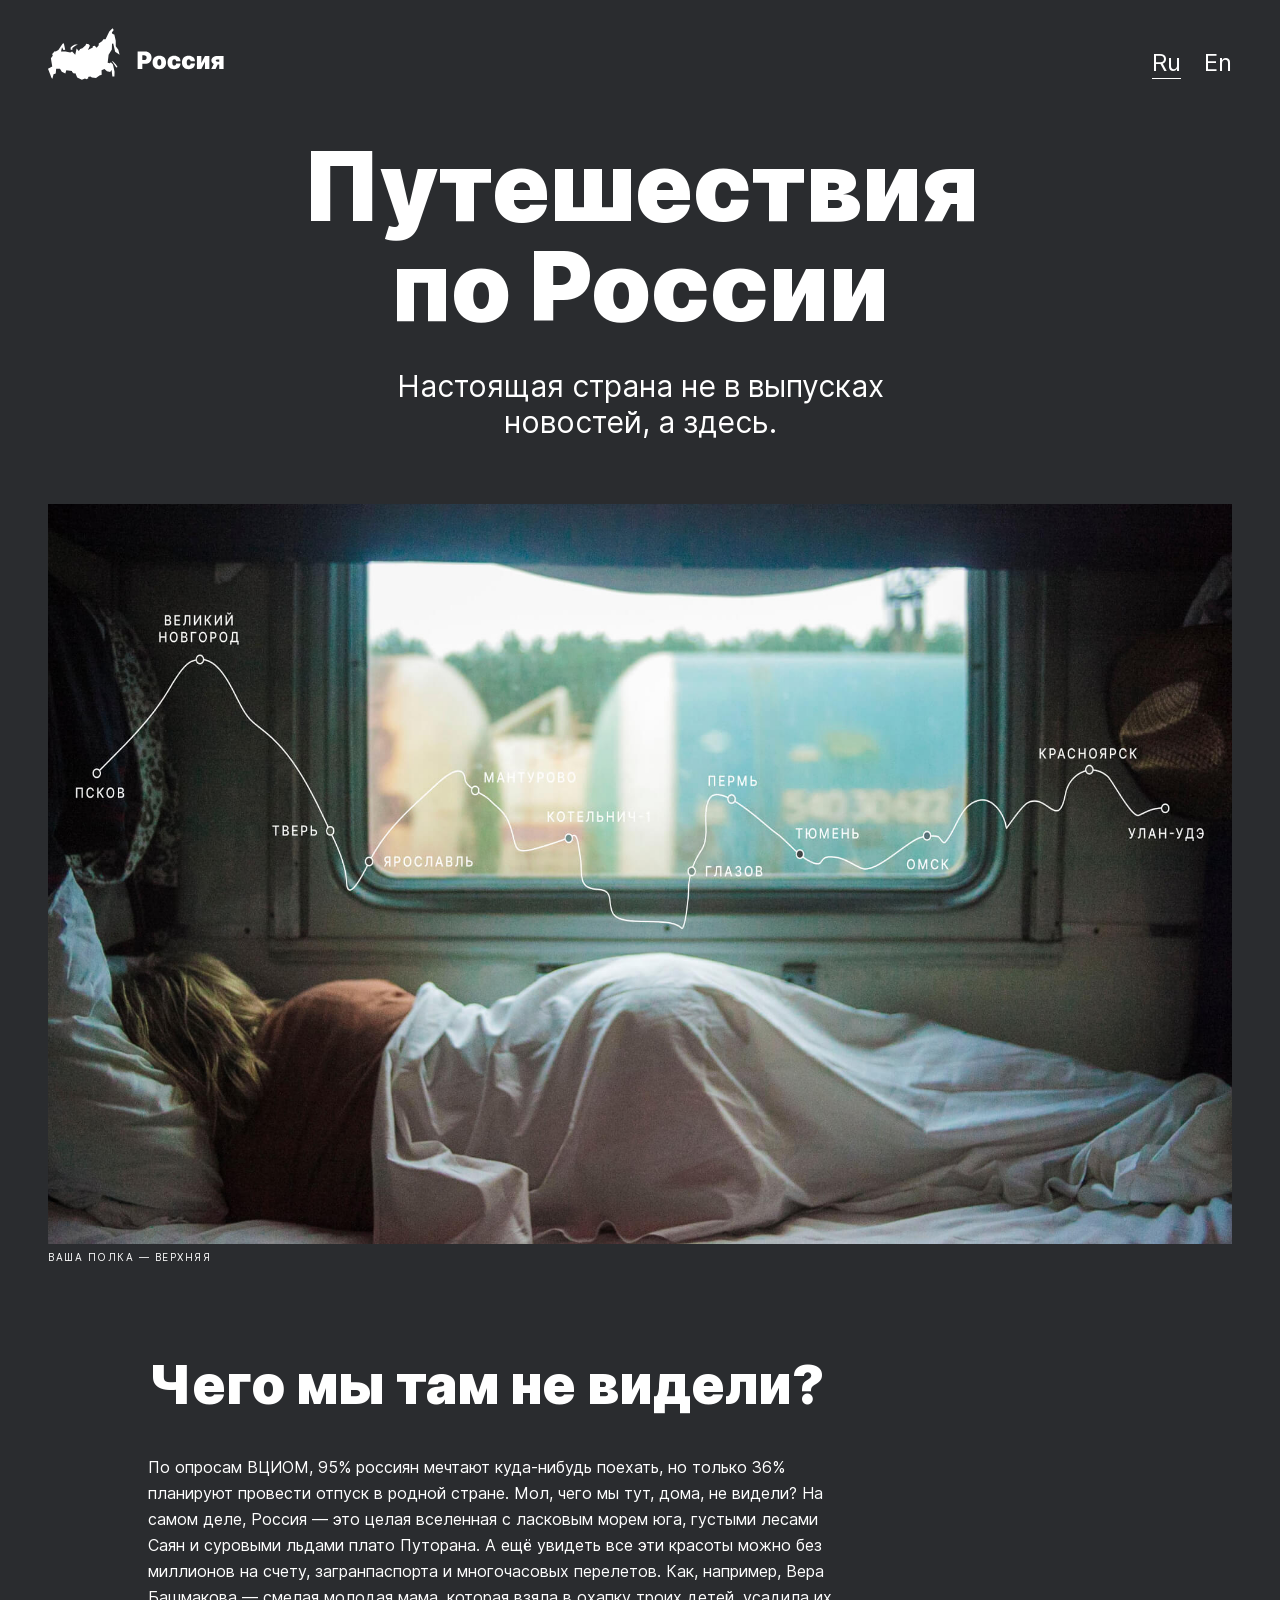
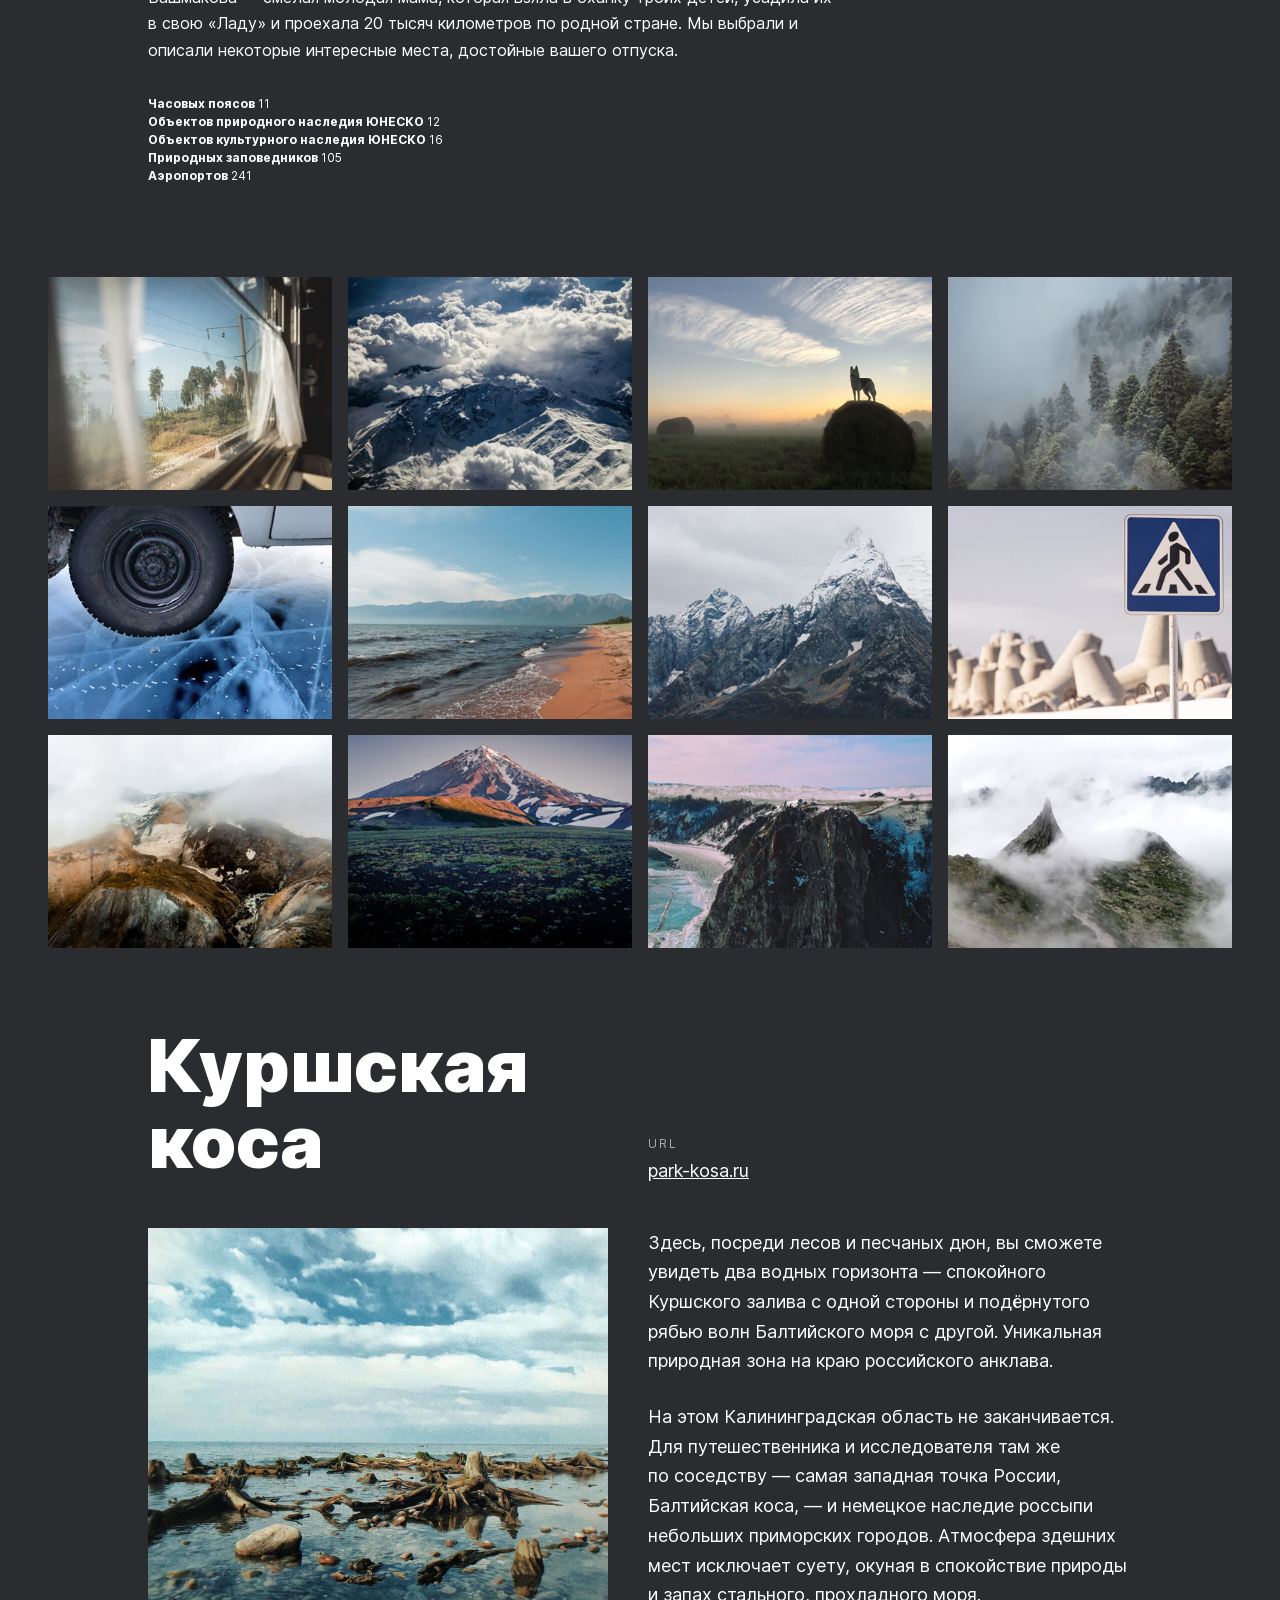
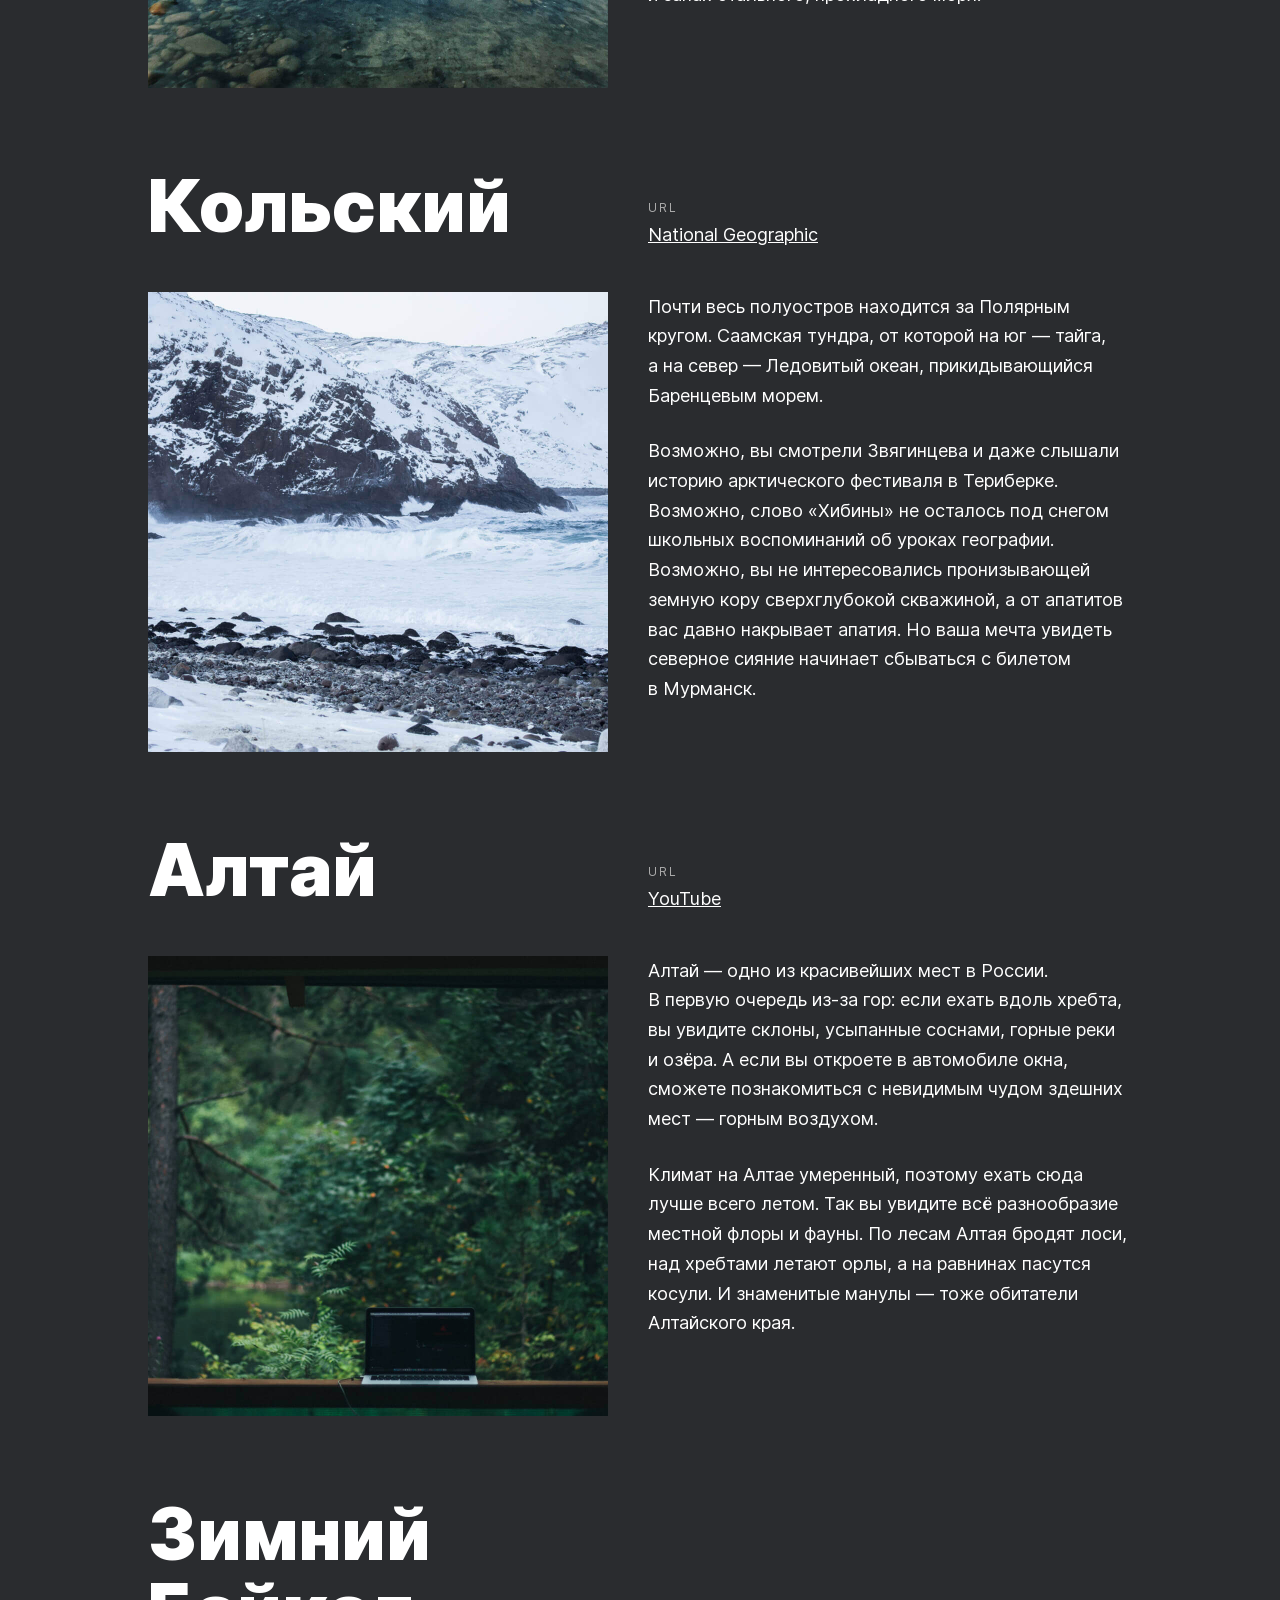
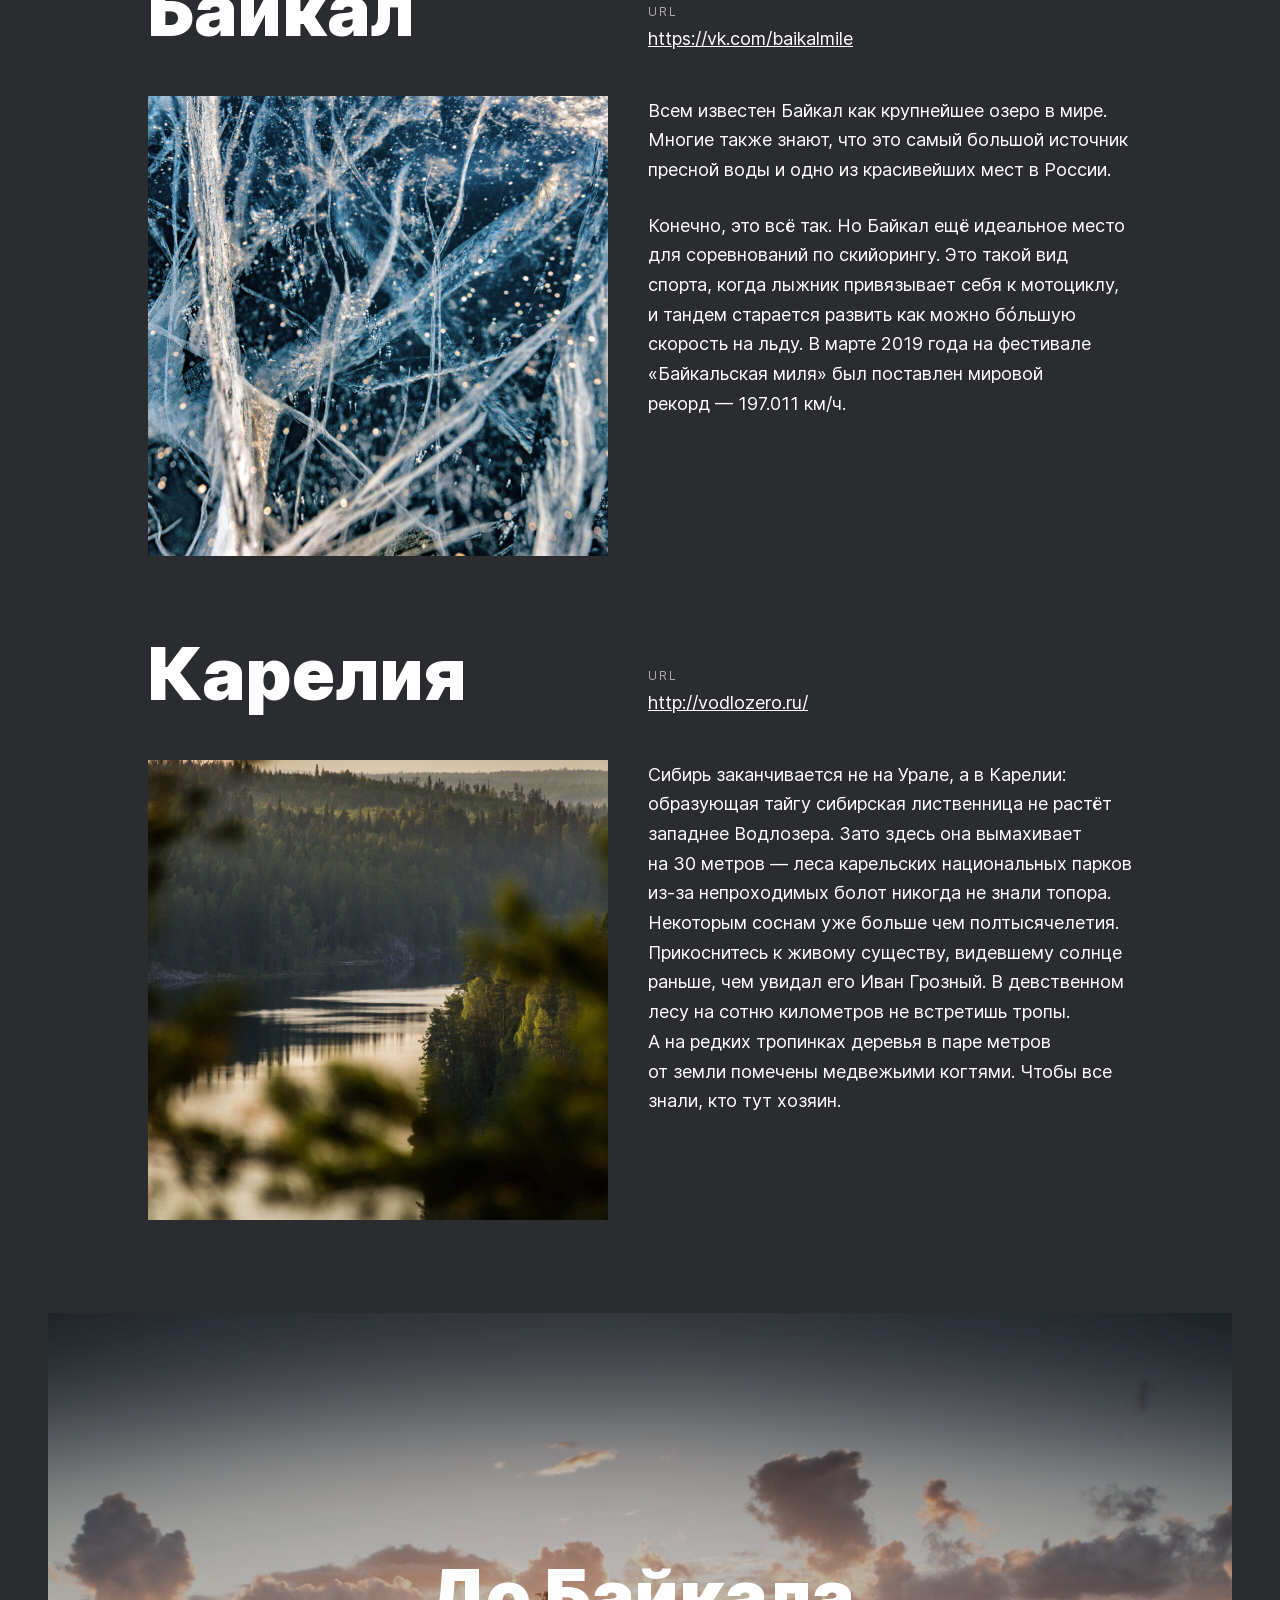
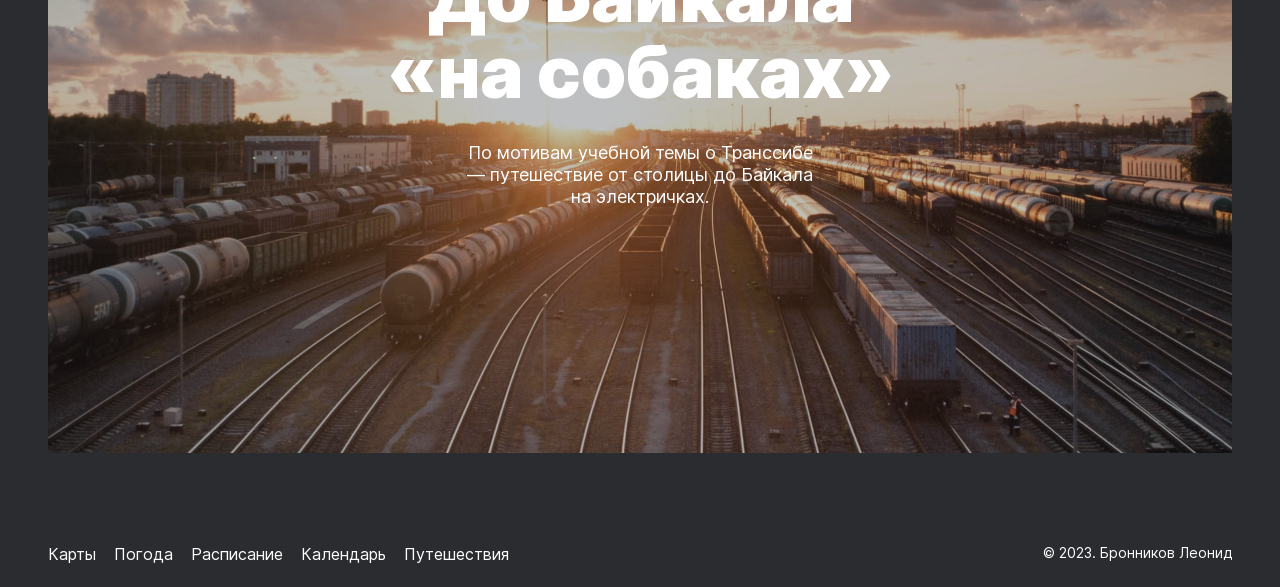
==== commit 7a6dee21: "Add files via upload" ====
--- a/index.html
+++ b/index.html
@@ -18,13 +18,13 @@
     <main class="content">
       <section class="lead">
         <h1 class="lead__title">Путешествия по России</h1>
-        <p class="lead__subtitle"> Настоящая страна не в выпусках<br>новостей, а здесь.</p>
+        <p class="lead__subtitle"> Настоящая страна не в выпусках новостей, а здесь.</p>
          <img class="lead__image" src="./images/lead-polka.jpg" alt="Выша полка-верхняя">
          <p class="lead__caption">Ваша полка — верхняя</p>
       </section>
       <section class="intro">
-       <h2 class="intro__title">Чего мы там<br class="intro__title__br"> не видели?</h2>
-       <p class="intro__text">По опросам ВЦИОМ, 95% россиян мечтают куда-нибудь поехать,<br class="intro__title__br"> но только 36% планируют провести отпуск в родной стране. Мол, чего мы тут, дома, не видели? На самом деле, Россия — это целая вселенная с ласковым морем юга, густыми лесами Саян и суровыми льдами плато Путорана. А ещё увидеть все эти красоты можно<br class="intro__title__br"> без миллионов на счету, загранпаспорта и многочасовых перелетов. Как, например, Вера Башмакова — смелая молодая мама, которая взяла в охапку троих детей, усадила их в свою «Ладу»<br class="intro__title__br"> и проехала 20 тысяч километров<br class="intro__title__br"> по родной стране. Мы выбрали и описали некоторые интересные места, достойные вашего отпуска.</p>
+       <h2 class="intro__title">Чего мы там не видели?</h2>
+       <p class="intro__text">По опросам ВЦИОМ, 95% россиян мечтают куда-нибудь поехать, но только 36% планируют провести отпуск в родной стране. Мол, чего мы тут, дома, не видели? На самом деле, Россия — это целая вселенная с ласковым морем юга, густыми лесами Саян и суровыми льдами плато Путорана. А ещё увидеть все эти красоты можно без миллионов на счету, загранпаспорта и многочасовых перелетов. Как, например, Вера Башмакова — смелая молодая мама, которая взяла в охапку троих детей, усадила их в свою «Ладу» и проехала 20 тысяч километров по родной стране. Мы выбрали и описали некоторые интересные места, достойные вашего отпуска.</p>
        <ul class="intro__list">
         <li> <span class="intro__span">Часовых поясов</span> 11</li>
         <li> <span class="intro__span">Объектов природного наследия ЮНЕСКО</span> 12 </li>
@@ -97,112 +97,196 @@
           />
         </section>
         <section class="places">
-          <article class="place">
-            <h2 class="place__title">Куршская<br class="place__title__br"> коса</h2>
-            <div class="place__website">
-              <h3 class="place__url-heading">url</h3>
-              <a class="place__link-heading" target="_blank" href="http://park-kosa.ru/">park-kosa.ru</a>
-            </div>
-            <img class="place__image" src="./images/place-kosa.jpg" alt="Парк Коса">
-            <div class="place__paragraphs">
-              <p class="place__paragraph">
-               Здесь, посреди лесов и песчаных дюн, вы сможете увидеть два водных горизонта — спокойного Куршского залива с одной стороны и подёрнутого рябью волн Балтийского моря с другой. Уникальная природная зона<br class="intro__title__br"> на краю российского анклава.
-              </p>
-              <p class="place__paragraph">
-               На этом Калининградская область не заканчивается.<br class="intro__title__br"> Для путешественника<br> и исследователя там же<br class="intro__title__br"> по соседству — самая западная точка России, Балтийская коса, — и немецкое наследие россыпи небольших приморских городов. Атмосфера здешних мест исключает суету, окуная<br class="intro__title__br"> в спокойствие природы <br class="place__title__br"> и запах стального, прохладного моря.
-              </p>
-            </div>
-          </article>
-          <article class="place">
-            <h2 class="place__title">Кольский</h2>
-             <div class="place__website">
-               <h3 class="place__url-heading">url</h3>
-               <a class="place__link-heading" target="_blank"  href="https://yourshot.nationalgeographic.com/photos/?keywords=kolskiy">National Geographic</a>
-             </div>
-             <img class="place__image" src="./images/place-kolsky.jpg" alt="Кольский полуостров">
-             <div class="place__paragraphs">
-               <p class="place__paragraph">
-               Почти весь полуостров находится за Полярным кругом. Саамская тундра, <br class="place__title__br"> от которой на юг — 
-               тайга,<br class="intro__title__br"> а на север — Ледовитый океан, прикидывающийся Баренцевым морем.
-               </p>
-               <p class="place__paragraph">
-               Возможно, вы смотрели Звягинцева и даже слышали историю арктического фестиваля<br class="place__title__br"> в Териберке. Возможно, слово «Хибины» не осталось под снегом школьных воспоминаний об уроках географии. Возможно, вы не интересовались пронизывающей земную кору сверхглубокой скважиной, а от апатитов вас давно накрывает апатия. Но ваша мечта увидеть северное сияние начинает сбываться с билетом
-               в Мурманск.
-               </p>
-             </div>
-           </article>
-           <article class="place">
-             <h2 class="place__title">Алтай</h2>
-             <div class="place__website">
-               <h3 class="place__url-heading">url</h3>
-               <a class="place__link-heading" target="_blank" href="https://www.youtube.com/watch?v=7ZEsoV7kWAQ">YouTube</a>
-             </div>
-             <img class="place__image" src="./images/place-altai.jpg" alt="Алтай">
-             <div class="place__paragraphs">
-               <p class="place__paragraph">
-                 Алтай — одно из красивейших мест<br>в России. 
-                 В первую очередь из-за гор: если ехать вдоль хребта, вы увидите склоны, усыпанные соснами, горные реки и озёра.<br class="intro__title__br"> А если вы откроете 
-                 в автомобиле окна, сможете познакомиться 
-                 с невидимым чудом здешних мест — горным воздухом.
-               </p>
-               <p class="place__paragraph">
-                 Климат на Алтае умеренный, поэтому ехать сюда лучше всего летом. Так вы увидите всё разнообразие местной флоры и фауны. По лесам Алтая бродят лоси, над хребтами летают орлы, 
-                 а на равнинах пасутся косули.<br class="intro__title__br"> И знаменитые манулы — тоже обитатели Алтайского края.
-               </p>
-             </div>
-           </article>
-           <article class="place">
-             <h2 class="place__title">Зимний Байкал</h2>
-             <div class="place__website">
-               <h3 class="place__url-heading">url</h3>
-               <a class="place__link-heading" target="_blank" href="https://vk.com/baikalmile">https://vk.com/baikalmile</a>
-             </div>
-             <img class="place__image" src="./images/place-winter-baikal.jpg" alt="Зимний Байкал">
-             <div class="place__paragraphs">
-               <p class="place__paragraph">
-                 Всем известен Байкал как крупнейшее озеро 
-                 в мире. Многие также знают, что это самый большой источник пресной воды<br class="intro__title__br"> и одно из красивейших мест<br class="intro__title__br"> в России.
-               </p>
-               <p class="place__paragraph">
-                 Конечно, это всё так. Но Байкал ещё идеальное место для соревнований по скийорингу. Это такой вид спорта, когда лыжник привязывает себя<br class="intro__title__br"> 
-                 к мотоциклу, и тандем старается развить как можно бóльшую скорость на льду. В марте 2019 года на фестивале «Байкальская миля» был поставлен мировой рекорд — 197.011 км/ч.
-               </p>
-             </div>
-           </article>
-           <article class="place">
-             <h2 class="place__title">Карелия</h2>
-             <div class="place__website">
-               <h3 class="place__url-heading">url</h3>
-               <a class="place__link-heading" target="_blank" href="http://vodlozero.ru/">http://vodlozero.ru/</a>
-             </div>
-             <img class="place__image" src="./images/place-karelia.jpg" alt="Карелия">
-             <div class="place__paragraphs">
-               <p class="place__paragraph">
-                 Сибирь заканчивается не на Урале,<br> а в Карелии: образующая тайгу сибирская лиственница не растёт западнее Водлозера. Зато здесь она вымахивает на 30 метров — леса карельских национальных парков из-за непроходимых болот никогда не знали топора. Некоторым соснам уже больше<br class="intro__title__br"> чем полтысячелетия. Прикоснитесь к живому существу, видевшему солнце раньше, чем увидал его Иван Грозный. 
-                 В девственном лесу на сотню километров не встретишь тропы. А на редких тропинках деревья 
-                 в паре метров от земли помечены медвежьими когтями. Чтобы все знали, кто тут хозяин.
-               </p>
-             </div>
-           </article>
+          <ul class="list">
+            <li class="place">
+              <h2 class="place__title">Куршская коса</h2>
+              <div class="place__url-container">
+                <p class="place__url-caption">URL</p>
+                <a
+                  href="http://park-kosa.ru"
+                  target="_blank"
+                  class="place__url fading-link"
+                  >park-kosa.ru</a
+                >
+              </div>
+              <img
+                src="./images/place-kosa.jpg"
+                alt="Куршская коса"
+                class="place__img"
+              />
+              <div class="place__text-container">
+                <p class="place__paragraph">
+                  Здесь, посреди лесов и песчаных дюн, вы сможете увидеть два
+                  водных горизонта — спокойного Куршского залива с одной стороны и
+                  подёрнутого рябью волн Балтийского моря с другой. Уникальная
+                  природная зона на краю российского анклава.
+                </p>
+                <p class="place__paragraph">
+                  На&nbsp;этом Калининградская область не&nbsp;заканчивается.
+                  Для&nbsp;путешественника и&nbsp;исследователя там&nbsp;же
+                  по&nbsp;соседству&nbsp;&mdash; самая западная точка России,
+                  Балтийская коса,&nbsp;&mdash; и&nbsp;немецкое наследие россыпи
+                  небольших приморских городов. Атмосфера здешних мест исключает
+                  суету, окуная в&nbsp;спокойствие природы и&nbsp;запах стального,
+                  прохладного моря.
+                </p>
+              </div>
+            </li>
+            <li class="place">
+              <h2 class="place__title">Кольский</h2>
+              <div class="place__url-container">
+                <p class="place__url-caption">URL</p>
+                <a
+                  href="https://yourshot.nationalgeographic.com/photos/?keywords=kolskiy"
+                  class="place__url fading-link"
+                  target="_blank"
+                  >National Geographic</a
+                >
+              </div>
+              <img
+                src="./images/place-kolsky.jpg"
+                alt="Кольский"
+                class="place__img"
+              />
+              <div class="place__text-container">
+                <p class="place__paragraph">
+                  Почти весь полуостров находится за&nbsp;Полярным кругом.
+                  Саамская тундра, от&nbsp;которой на&nbsp;юг&nbsp;&mdash; тайга,
+                  а&nbsp;на&nbsp;север&nbsp;&mdash; Ледовитый океан,
+                  прикидывающийся Баренцевым морем.
+                </p>
+                <p class="place__paragraph">
+                  Возможно, вы&nbsp;смотрели Звягинцева и&nbsp;даже слышали
+                  историю арктического фестиваля в&nbsp;Териберке. Возможно, слово
+                  &laquo;Хибины&raquo; не&nbsp;осталось под снегом школьных
+                  воспоминаний об&nbsp;уроках географии. Возможно, вы&nbsp;не
+                  интересовались пронизывающей земную кору сверхглубокой
+                  скважиной, а&nbsp;от&nbsp;апатитов вас давно накрывает апатия.
+                  Но&nbsp;ваша мечта увидеть северное сияние начинает сбываться
+                  с&nbsp;билетом в&nbsp;Мурманск.
+                </p>
+              </div>
+            </li>
+            <li class="place">
+              <h2 class="place__title">Алтай</h2>
+              <div class="place__url-container">
+                <p class="place__url-caption">URL</p>
+                <a
+                  href="https://www.youtube.com/watch?v=7ZEsoV7kWAQ"
+                  class="place__url fading-link"
+                  target="_blank"
+                  >YouTube</a
+                >
+              </div>
+              <img
+                src="./images/place-altai.jpg"
+                alt="Алтай"
+                class="place__img"
+              />
+              <div class="place__text-container">
+                <p class="place__paragraph">
+                  Алтай&nbsp;&mdash; одно из&nbsp;красивейших мест в&nbsp;России.
+                  В&nbsp;первую очередь из-за гор: если ехать вдоль хребта,
+                  вы&nbsp;увидите склоны, усыпанные соснами, горные реки
+                  и&nbsp;озёра. А&nbsp;если вы&nbsp;откроете в&nbsp;автомобиле
+                  окна, сможете познакомиться с&nbsp;невидимым чудом здешних
+                  мест&nbsp;&mdash; горным воздухом.
+                </p>
+                <p class="place__paragraph">
+                  Климат на&nbsp;Алтае умеренный, поэтому ехать сюда лучше всего
+                  летом. Так вы&nbsp;увидите всё разнообразие местной флоры
+                  и&nbsp;фауны. По&nbsp;лесам Алтая бродят лоси, над хребтами
+                  летают орлы, а&nbsp;на&nbsp;равнинах пасутся косули.
+                  И&nbsp;знаменитые манулы&nbsp;&mdash; тоже обитатели Алтайского
+                  края.
+                </p>
+              </div>
+            </li>
+            <li class="place">
+              <h2 class="place__title">Зимний Байкал</h2>
+              <div class="place__url-container">
+                <p class="place__url-caption">URL</p>
+                <a
+                  href="https://vk.com/baikalmile"
+                  class="place__url fading-link"
+                  target="_blank"
+                  >https://vk.com/baikalmile</a
+                >
+              </div>
+              <img
+                src="./images/place-winter-baikal.jpg"
+                alt="Зимний Байкал"
+                class="place__img"
+              />
+              <div class="place__text-container">
+                <p class="place__paragraph">
+                  Всем известен Байкал как крупнейшее озеро в&nbsp;мире. Многие
+                  также знают, что это самый большой источник пресной воды
+                  и&nbsp;одно из&nbsp;красивейших мест в&nbsp;России.
+                </p>
+                <p class="place__paragraph">
+                  Конечно, это всё так. Но&nbsp;Байкал ещё идеальное место для
+                  соревнований по&nbsp;скийорингу. Это такой вид спорта, когда
+                  лыжник привязывает себя к&nbsp;мотоциклу, и&nbsp;тандем
+                  старается развить как можно б&oacute;льшую скорость
+                  на&nbsp;льду. В&nbsp;марте 2019 года на&nbsp;фестивале
+                  &laquo;Байкальская миля&raquo; был поставлен мировой
+                  рекорд&nbsp;&mdash; 197.011&nbsp;км/ч.
+                </p>
+              </div>
+            </li>
+            <li class="place">
+              <h2 class="place__title">Карелия</h2>
+              <div class="place__url-container">
+                <p class="place__url-caption">URL</p>
+                <a
+                  href="http://vodlozero.ru/"
+                  class="place__url fading-link"
+                  target="_blank"
+                  >http://vodlozero.ru/</a
+                >
+              </div>
+              <img
+                src="./images/place-karelia.jpg"
+                alt="Карелия"
+                class="place__img"
+              />
+              <div class="place__text-container">
+                <p class="place__paragraph">
+                  Сибирь заканчивается не&nbsp;на&nbsp;Урале,
+                  а&nbsp;в&nbsp;Карелии: образующая тайгу сибирская лиственница
+                  не&nbsp;растёт западнее Водлозера. Зато здесь она вымахивает
+                  на&nbsp;30&nbsp;метров&nbsp;&mdash; леса карельских национальных
+                  парков из-за непроходимых болот никогда не&nbsp;знали топора.
+                  Некоторым соснам уже больше чем полтысячелетия. Прикоснитесь
+                  к&nbsp;живому существу, видевшему солнце раньше, чем увидал его
+                  Иван Грозный. В&nbsp;девственном лесу на&nbsp;сотню километров
+                  не&nbsp;встретишь тропы. А&nbsp;на&nbsp;редких тропинках деревья
+                  в&nbsp;паре метров от&nbsp;земли помечены медвежьими когтями.
+                  Чтобы все знали, кто тут хозяин.
+                </p>
+              </div>
+            </li>
+          </ul>
         </section>
-     <section>
-      <a href="https://stampsy.com/na-elektrichkakh-do-baikala" class="cover" target="_blank">
-          <div class="cover__overlay"></div>
-          <h2 class="cover__title">До Байкала<br class="intro__title__br"> «на собаках»</h2>
-          <p class="cover__subtitle">По мотивам учебной темы<br class="intro__title__br"> о Транссибе — путешествие<br class="intro__title__br"> от столицы до Байкала на
-              электричках.
-          </p>
-      </a>
-  </section>
+        <section class="cover">
+          <a href="https://stampsy.com/na-elektrichkakh-do-baikala" class="cover__overlay" target="_blank">
+            <h2 class="cover__title">До Байкала «на собаках»</h2>
+            <p class="cover__subtitle">
+              По мотивам учебной темы о&nbsp;Транссибе — путешествие
+              от&nbsp;столицы до Байкала на электричках.
+            </p>
+          </a>
+        </section>
     </main>
      <footer class="footer">
        <nav>
         <ul class="footer__links">
-          <li class="footer__links-thing"><a class="footer__link" target="_blank" href="https://yandex.ru/maps">Карты</a></li>
-          <li class="footer__links-thing"><a class="footer__link" target="_blank" href="https://yandex.ru/pogoda">Погода</a></li>
-          <li class="footer__links-thing"><a class="footer__link" target="_blank" href="https://rasp.yandex.ru">Расписание</a></li>
-          <li class="footer__links-thing"><a class="footer__link" target="_blank" href="https://calendar.yandex.ru">Календарь</a></li>
-          <li class="footer__links-thing"><a class="footer__link" target="_blank" href="https://travel.yandex.ru">Путешествия</a></li>
+          <li class="footer__links-item"><a class="footer__link" target="_blank" href="https://yandex.ru/maps">Карты</a></li>
+          <li class="footer__links-item"><a class="footer__link" target="_blank" href="https://yandex.ru/pogoda">Погода</a></li>
+          <li class="footer__links-item"><a class="footer__link" target="_blank" href="https://rasp.yandex.ru">Расписание</a></li>
+          <li class="footer__links-item"><a class="footer__link" target="_blank" href="https://calendar.yandex.ru">Календарь</a></li>
+          <li class="footer__links-item"><a class="footer__link" target="_blank" href="https://travel.yandex.ru">Путешествия</a></li>
         </ul>
        </nav>
        <p class="footer__copyright">© 2023. Бронников Леонид</p>
--- a/pages/index.css
+++ b/pages/index.css
@@ -31,12 +31,15 @@
 
 @import url(../blocks/places/places.css);
 @import url(../blocks/place/place.css);
-@import url(../blocks/place/__image/place__image.css);
-@import url(../blocks/place/__link-heading/place__link-heading.css);
+@import url(../blocks/place/__img/place__img.css);
 @import url(../blocks/place/__paragraph/place__paragraph.css);
+@import url(../blocks/place/__text-container/place__text-container.css);
 @import url(../blocks/place/__title/place__title.css);
-@import url(../blocks/place/__url-heading/place__url-heading.css);
-@import url(../blocks/place/__website/place__website.css);
+@import url(../blocks/place/__url-caption/place__url-caption.css);
+@import url(../blocks/place/__url-container/place__url-container.css);
+@import url(../blocks/place/__url/place__url.css);
+@import url(../blocks/fading-link/fading-link.css);
+
 
 @import url(../blocks/cover/cover.css);
 @import url(../blocks/cover/__overlay/cover__overlay.css);
@@ -46,5 +49,5 @@
 @import url(../blocks/footer/footer.css);
 @import url(../blocks/footer/__copyright/footer__copyright.css);
 @import url(../blocks/footer/__link/footer__link.css);
-@import url(../blocks/footer/__links-thing/footer__links-thing.css);
+@import url(../blocks/footer/__links-item/footer__links-item.css);
 @import url(../blocks/footer/__links/footer__links.css);
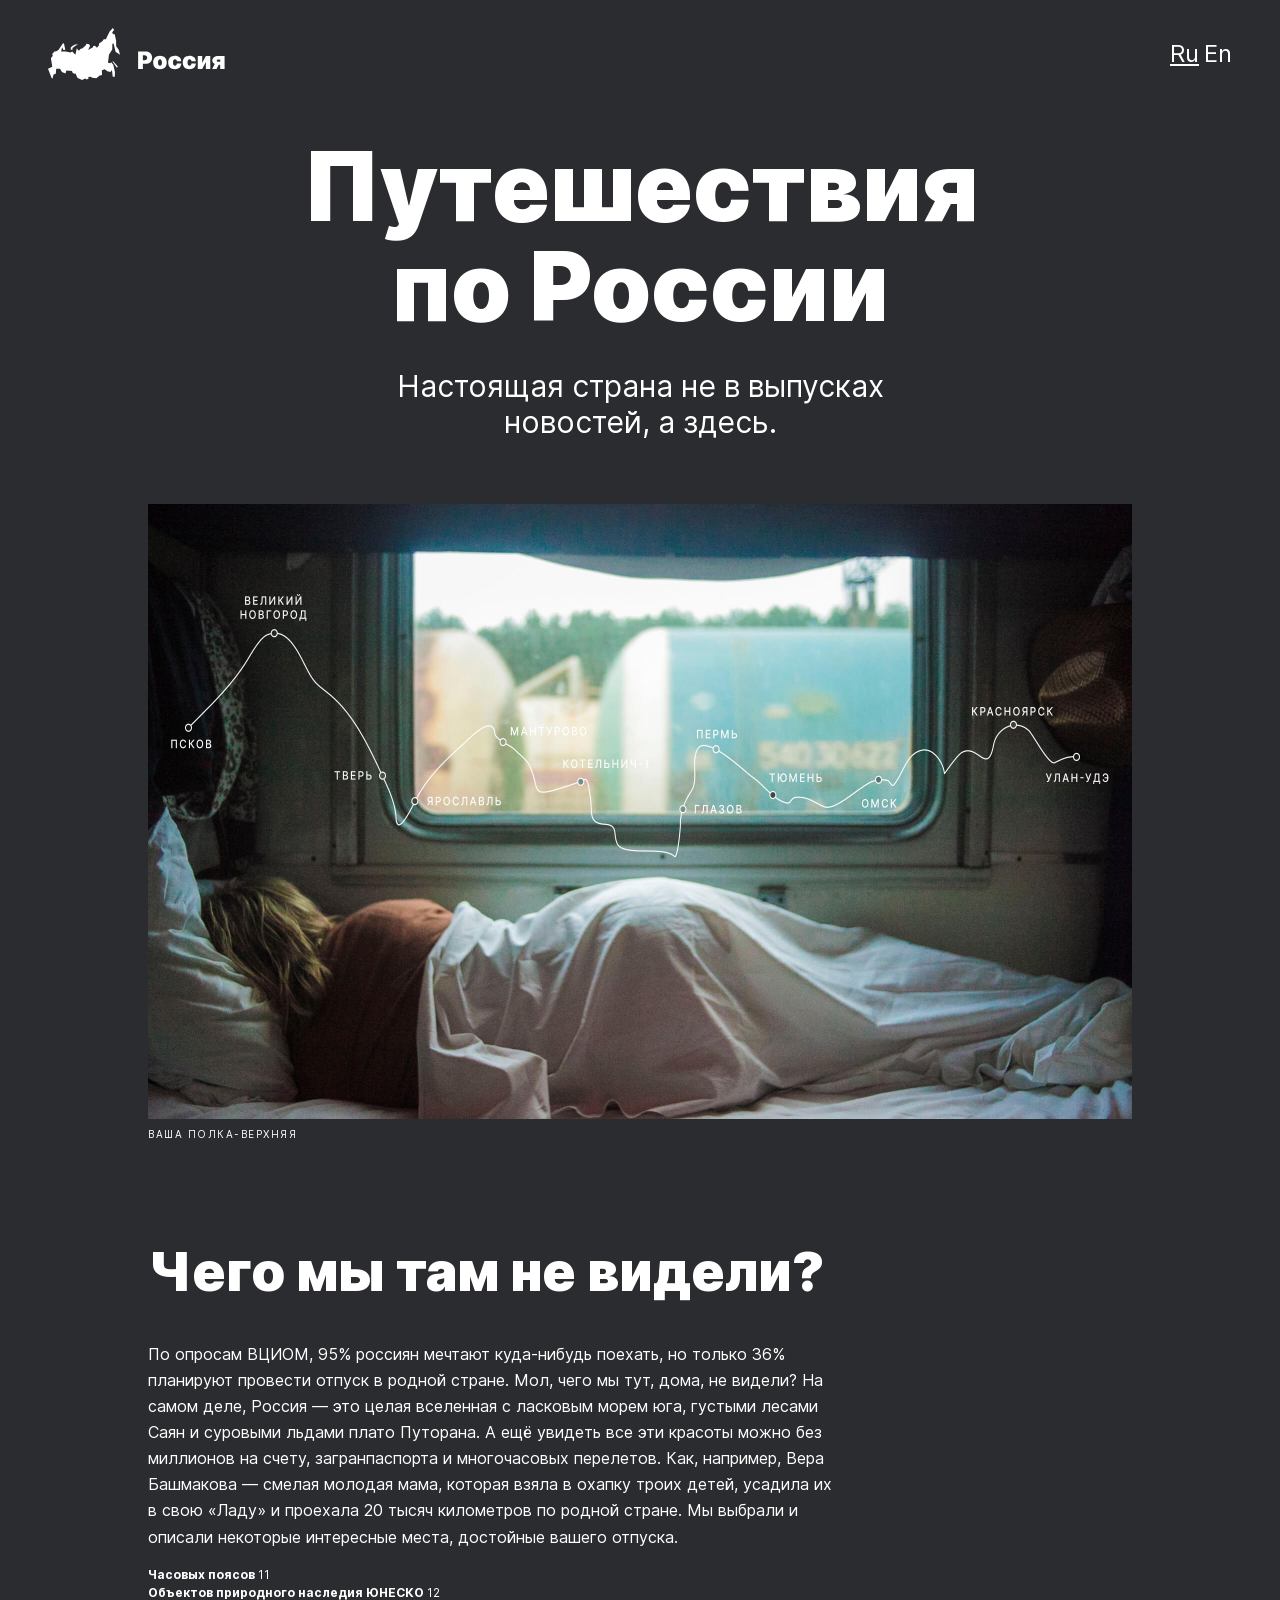
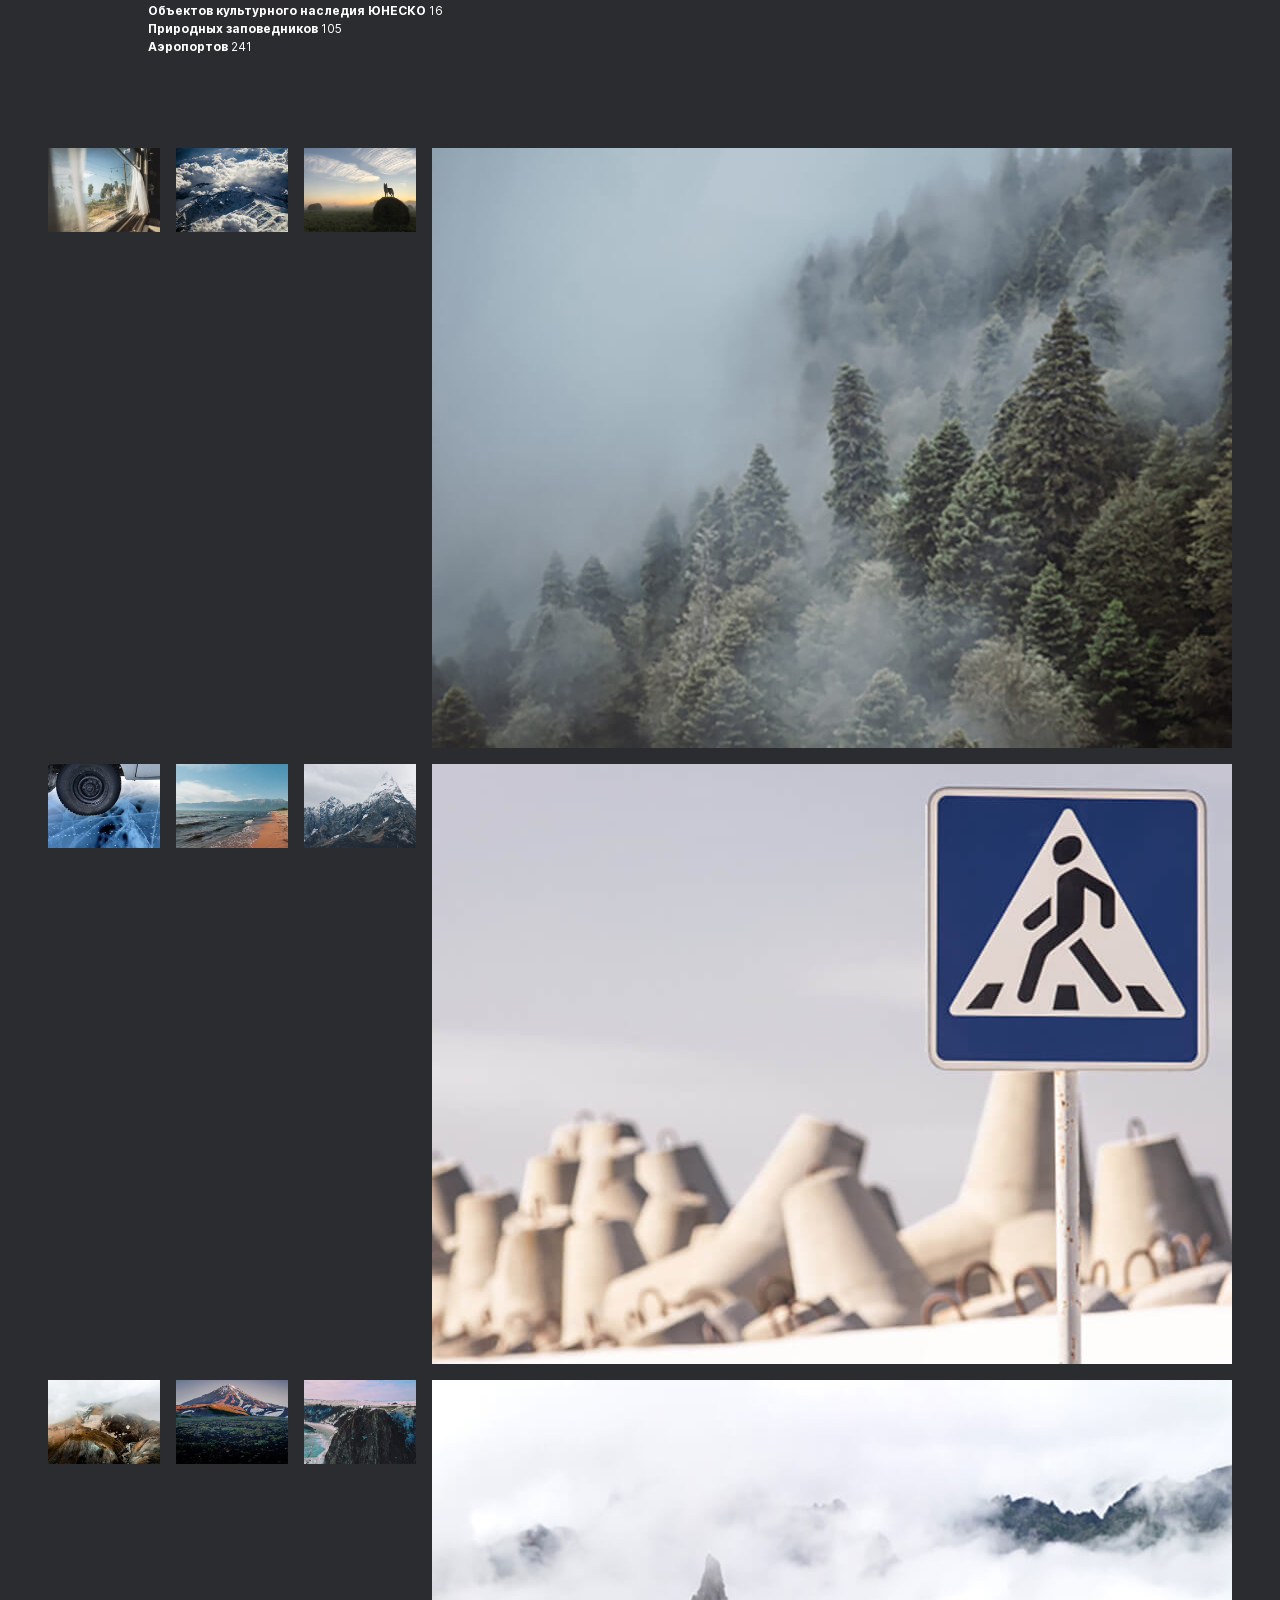
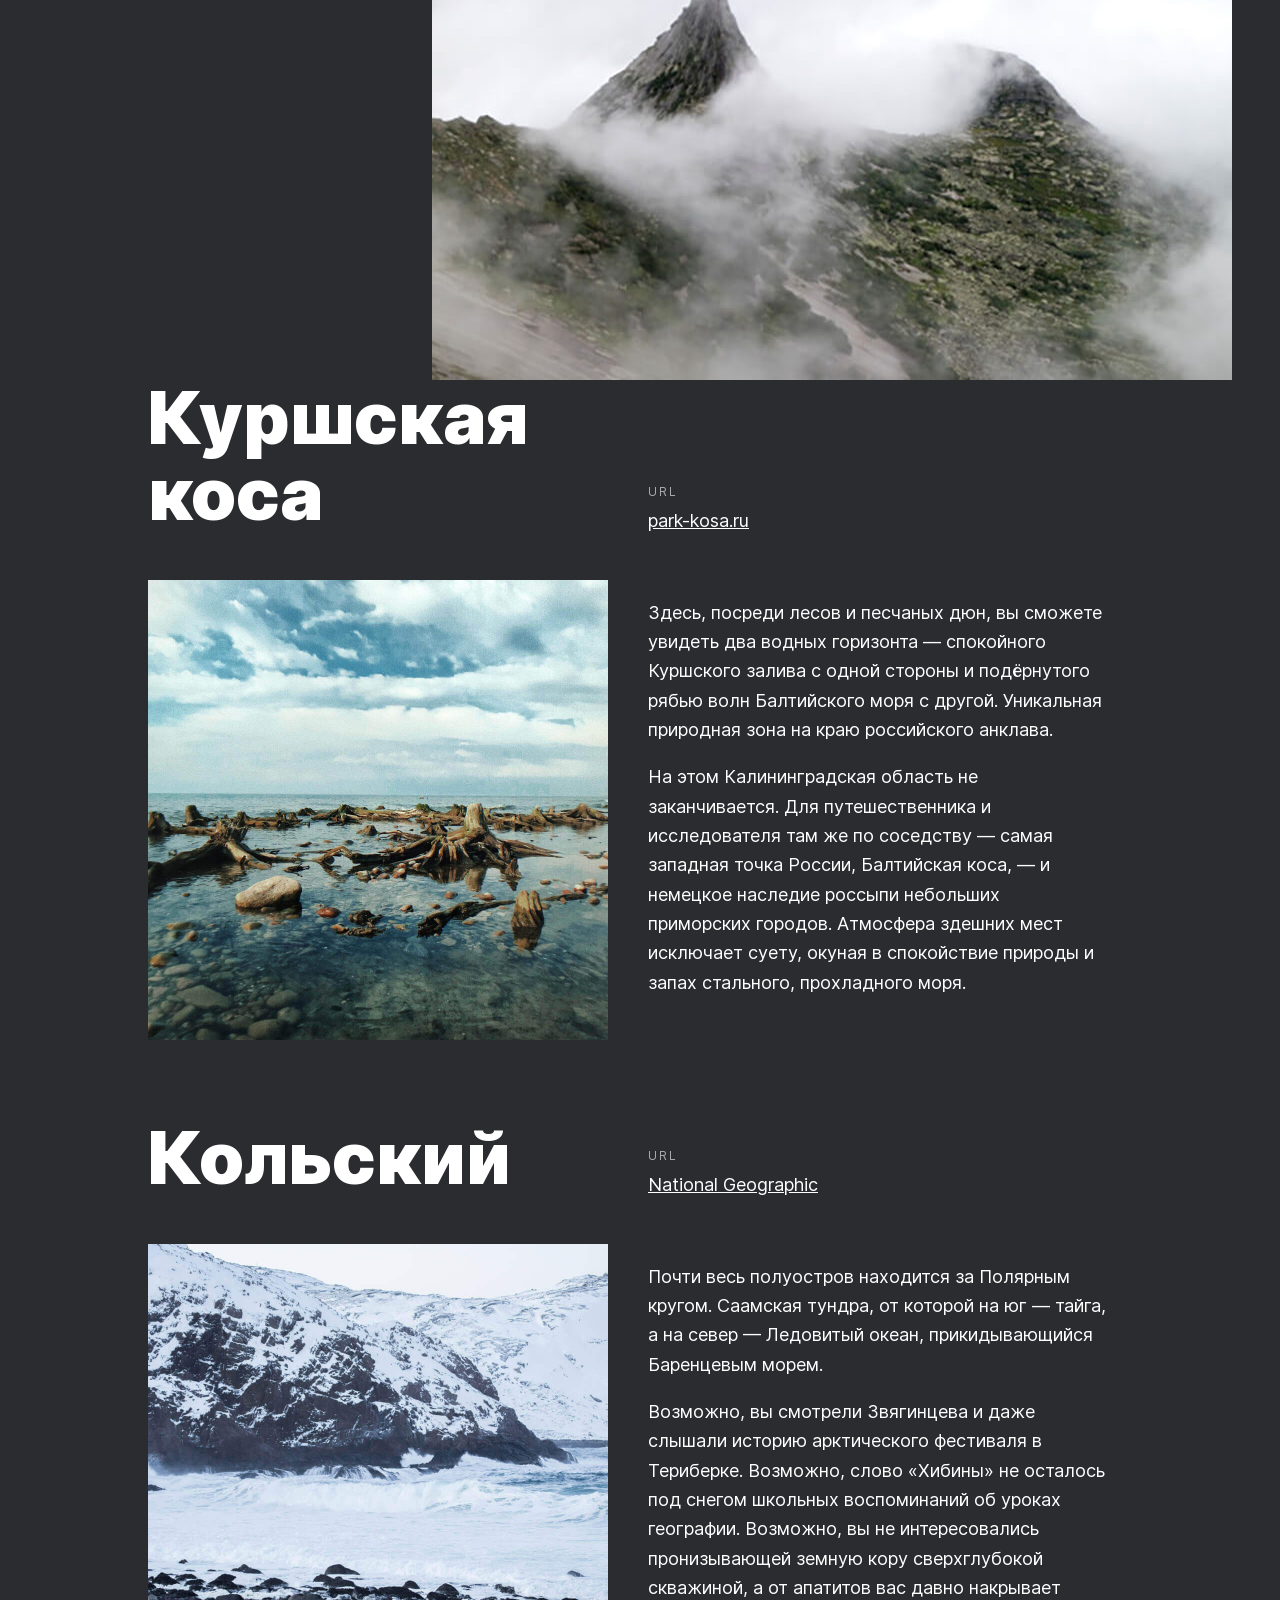
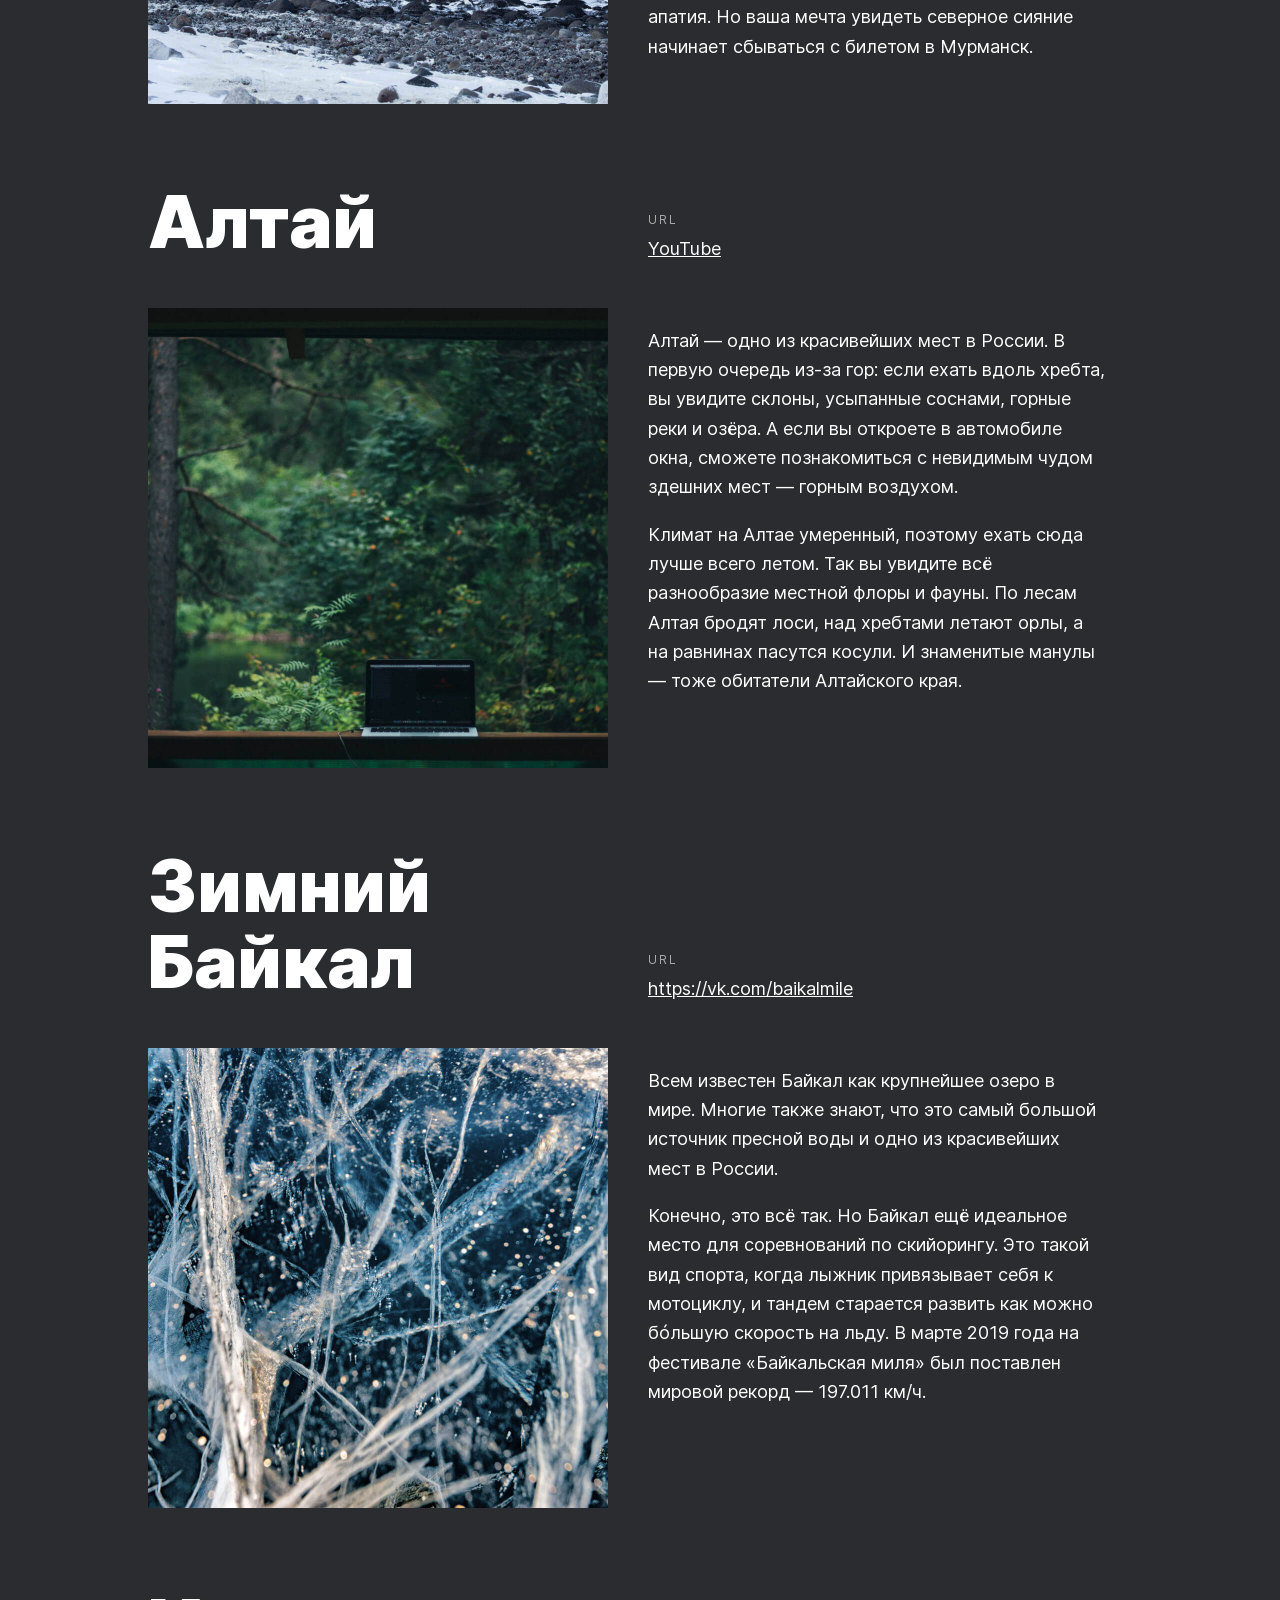
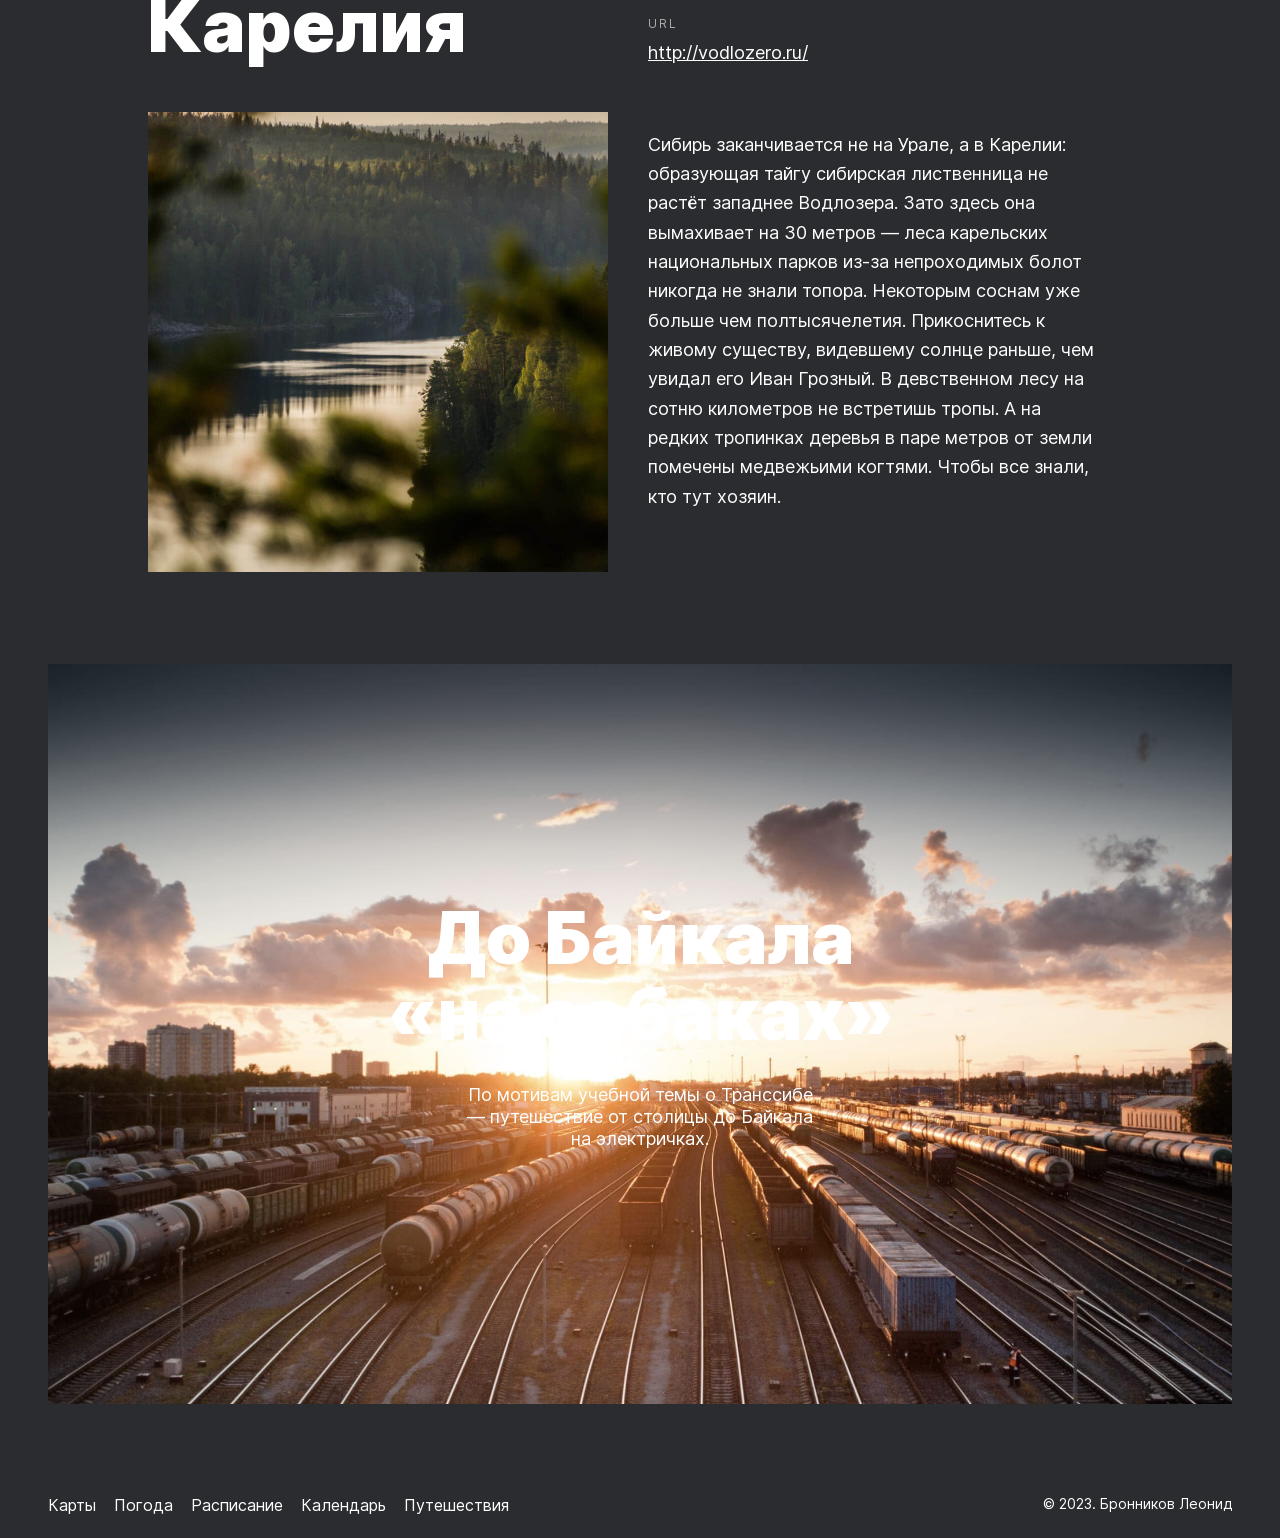
==== commit baa82c45: "Add files via upload" ====
--- a/index.html
+++ b/index.html
@@ -9,7 +9,7 @@
 <body class="root"> 
  <div class="page">
     <header class="header">
-        <img class="header__logo" src="images/header-logo.svg" alt="Логотип Россия" width="176" height="52">
+        <img class="header__logo" src="images/header-logo.svg" alt="Логотип Россия">
         <div class="header__links">
           <a href="#" class="header__lang-link header__lang-link_active">Ru</a>
           <a href="#" class="header__lang-link">En</a>
@@ -17,10 +17,10 @@
     </header>
     <main class="content">
       <section class="lead">
-        <h1 class="lead__title">Путешествия по России</h1>
-        <p class="lead__subtitle"> Настоящая страна не в выпусках новостей, а здесь.</p>
+       <h1 class="lead__title">Путешествия по России</h1>
+       <p class="lead__subtitle">Настоящая страна не в выпусках новостей, а здесь.</p>
          <img class="lead__image" src="./images/lead-polka.jpg" alt="Выша полка-верхняя">
-         <p class="lead__caption">Ваша полка — верхняя</p>
+         <p class="lead__caption">Ваша полка-верхняя</p>
       </section>
       <section class="intro">
        <h2 class="intro__title">Чего мы там не видели?</h2>
@@ -33,260 +33,136 @@
         <li> <span class="intro__span">Аэропортов</span> 241</li>
       </ul>
       </section>
-      <section
-          class="photo-grid" aria-label="Фотографии интересных мест России">
-          <img
-            src="./images/photo-grid-train.jpg"
-            alt="Поезд"
-            class="photo-grid__item"
-          />
-          <img
-            src="./images/photo-grid-atharva-tulsi.jpg"
-            alt="Атхарва Тулси"
-            class="photo-grid__item"
-          />
-          <img
-            src="./images/photo-grid-tuman.jpg"
-            alt="Туман"
-            class="photo-grid__item"
-          />
-          <img
-            src="./images/photo-grid-sochi.jpg"
-            alt="Сочи"
-            class="photo-grid__item"
-          />
-          <img
-            src="./images/photo-grid-arisa.jpg"
-            alt="Ариса"
-            class="photo-grid__item"
-          />
-          <img
-            src="./images/photo-grid-baikal.jpg"
-            alt="Байкал-1"
-            class="photo-grid__item"
-          />
-          <img
-            src="./images/photo-grid-elbrus.jpg"
-            alt="Эльбрус"
-            class="photo-grid__item"
-          />
-          <img
-            src="./images/photo-grid-kondratiev.jpg"
-            alt="Кондратьев"
-            class="photo-grid__item"
-          />
-          <img
-            src="./images/photo-grid-kamchatka-1.jpg"
-            alt="Камчатка-1"
-            class="photo-grid__item"
-          />
-          <img
-            src="./images/photo-grid-kamchatka-2.jpg"
-            alt="Камчатка-2"
-            class="photo-grid__item"
-          />
-          <img
-            src="./images/photo-grid-baikal-2.jpg"
-            alt="Байкал-2"
-            class="photo-grid__item"
-          />
-          <img
-            src="./images/photo-grid-ergaki.jpg"
-            alt="Ергаки"
-            class="photo-grid__item"
-          />
+     <section class="photo-grid">
+            <img src="./images/photo-grid-train.jpg" alt="Вид из поезда"
+                 class="photo-grid__item">
+            <img src="./images/photo-grid-atharva-tulsi.jpg" alt="Горы Атарвы"
+                 class="photo-grid__item">
+            <img src="./images/photo-grid-tuman.jpg" alt="Туман"
+                 class="photo-grid__item">
+            <img src="./images/photo-grid-sochi.jpg" alt="Вид на Сочи"
+                 class="photo-grid__item">
+            <img src="./images/photo-grid-arisa.jpg" alt="Ариса"
+                 class="photo-grid__item">
+            <img src="./images/photo-grid-baikal.jpg" alt="Байкал"
+                 class="photo-grid__item">
+            <img src="./images/photo-grid-elbrus.jpg" alt="Горы Эльбруса"
+                 class="photo-grid__item">
+            <img src="./images/photo-grid-kondratiev.jpg"
+                 alt="Работа фотографа Станислава Кондратьева" class="photo-grid__image">
+            <img src="./images/photo-grid-kamchatka-1.jpg" alt="Камчатка"
+                 class="photo-grid__item">
+            <img src="./images/photo-grid-kamchatka-2.jpg" alt="Другой вид на Камчатку"
+                 class="photo-grid__item">
+            <img src="./images/photo-grid-baikal-2.jpg" alt="Другой вид на Байкал"
+                 class="photo-grid__item">
+            <img src="./images/photo-grid-ergaki.jpg" alt="Эргаки"
+                 class="photo-grid__item">
         </section>
-        <section class="places">
-          <ul class="list">
-            <li class="place">
-              <h2 class="place__title">Куршская коса</h2>
-              <div class="place__url-container">
-                <p class="place__url-caption">URL</p>
-                <a
-                  href="http://park-kosa.ru"
-                  target="_blank"
-                  class="place__url fading-link"
-                  >park-kosa.ru</a
-                >
-              </div>
-              <img
-                src="./images/place-kosa.jpg"
-                alt="Куршская коса"
-                class="place__img"
-              />
-              <div class="place__text-container">
-                <p class="place__paragraph">
-                  Здесь, посреди лесов и песчаных дюн, вы сможете увидеть два
-                  водных горизонта — спокойного Куршского залива с одной стороны и
-                  подёрнутого рябью волн Балтийского моря с другой. Уникальная
-                  природная зона на краю российского анклава.
-                </p>
-                <p class="place__paragraph">
-                  На&nbsp;этом Калининградская область не&nbsp;заканчивается.
-                  Для&nbsp;путешественника и&nbsp;исследователя там&nbsp;же
-                  по&nbsp;соседству&nbsp;&mdash; самая западная точка России,
-                  Балтийская коса,&nbsp;&mdash; и&nbsp;немецкое наследие россыпи
-                  небольших приморских городов. Атмосфера здешних мест исключает
-                  суету, окуная в&nbsp;спокойствие природы и&nbsp;запах стального,
-                  прохладного моря.
-                </p>
-              </div>
-            </li>
-            <li class="place">
-              <h2 class="place__title">Кольский</h2>
-              <div class="place__url-container">
-                <p class="place__url-caption">URL</p>
-                <a
-                  href="https://yourshot.nationalgeographic.com/photos/?keywords=kolskiy"
-                  class="place__url fading-link"
-                  target="_blank"
-                  >National Geographic</a
-                >
-              </div>
-              <img
-                src="./images/place-kolsky.jpg"
-                alt="Кольский"
-                class="place__img"
-              />
-              <div class="place__text-container">
-                <p class="place__paragraph">
-                  Почти весь полуостров находится за&nbsp;Полярным кругом.
-                  Саамская тундра, от&nbsp;которой на&nbsp;юг&nbsp;&mdash; тайга,
-                  а&nbsp;на&nbsp;север&nbsp;&mdash; Ледовитый океан,
-                  прикидывающийся Баренцевым морем.
-                </p>
-                <p class="place__paragraph">
-                  Возможно, вы&nbsp;смотрели Звягинцева и&nbsp;даже слышали
-                  историю арктического фестиваля в&nbsp;Териберке. Возможно, слово
-                  &laquo;Хибины&raquo; не&nbsp;осталось под снегом школьных
-                  воспоминаний об&nbsp;уроках географии. Возможно, вы&nbsp;не
-                  интересовались пронизывающей земную кору сверхглубокой
-                  скважиной, а&nbsp;от&nbsp;апатитов вас давно накрывает апатия.
-                  Но&nbsp;ваша мечта увидеть северное сияние начинает сбываться
-                  с&nbsp;билетом в&nbsp;Мурманск.
-                </p>
-              </div>
-            </li>
-            <li class="place">
-              <h2 class="place__title">Алтай</h2>
-              <div class="place__url-container">
-                <p class="place__url-caption">URL</p>
-                <a
-                  href="https://www.youtube.com/watch?v=7ZEsoV7kWAQ"
-                  class="place__url fading-link"
-                  target="_blank"
-                  >YouTube</a
-                >
-              </div>
-              <img
-                src="./images/place-altai.jpg"
-                alt="Алтай"
-                class="place__img"
-              />
-              <div class="place__text-container">
-                <p class="place__paragraph">
-                  Алтай&nbsp;&mdash; одно из&nbsp;красивейших мест в&nbsp;России.
-                  В&nbsp;первую очередь из-за гор: если ехать вдоль хребта,
-                  вы&nbsp;увидите склоны, усыпанные соснами, горные реки
-                  и&nbsp;озёра. А&nbsp;если вы&nbsp;откроете в&nbsp;автомобиле
-                  окна, сможете познакомиться с&nbsp;невидимым чудом здешних
-                  мест&nbsp;&mdash; горным воздухом.
-                </p>
-                <p class="place__paragraph">
-                  Климат на&nbsp;Алтае умеренный, поэтому ехать сюда лучше всего
-                  летом. Так вы&nbsp;увидите всё разнообразие местной флоры
-                  и&nbsp;фауны. По&nbsp;лесам Алтая бродят лоси, над хребтами
-                  летают орлы, а&nbsp;на&nbsp;равнинах пасутся косули.
-                  И&nbsp;знаменитые манулы&nbsp;&mdash; тоже обитатели Алтайского
-                  края.
-                </p>
-              </div>
-            </li>
-            <li class="place">
-              <h2 class="place__title">Зимний Байкал</h2>
-              <div class="place__url-container">
-                <p class="place__url-caption">URL</p>
-                <a
-                  href="https://vk.com/baikalmile"
-                  class="place__url fading-link"
-                  target="_blank"
-                  >https://vk.com/baikalmile</a
-                >
-              </div>
-              <img
-                src="./images/place-winter-baikal.jpg"
-                alt="Зимний Байкал"
-                class="place__img"
-              />
-              <div class="place__text-container">
-                <p class="place__paragraph">
-                  Всем известен Байкал как крупнейшее озеро в&nbsp;мире. Многие
-                  также знают, что это самый большой источник пресной воды
-                  и&nbsp;одно из&nbsp;красивейших мест в&nbsp;России.
-                </p>
-                <p class="place__paragraph">
-                  Конечно, это всё так. Но&nbsp;Байкал ещё идеальное место для
-                  соревнований по&nbsp;скийорингу. Это такой вид спорта, когда
-                  лыжник привязывает себя к&nbsp;мотоциклу, и&nbsp;тандем
-                  старается развить как можно б&oacute;льшую скорость
-                  на&nbsp;льду. В&nbsp;марте 2019 года на&nbsp;фестивале
-                  &laquo;Байкальская миля&raquo; был поставлен мировой
-                  рекорд&nbsp;&mdash; 197.011&nbsp;км/ч.
-                </p>
-              </div>
-            </li>
-            <li class="place">
-              <h2 class="place__title">Карелия</h2>
-              <div class="place__url-container">
-                <p class="place__url-caption">URL</p>
-                <a
-                  href="http://vodlozero.ru/"
-                  class="place__url fading-link"
-                  target="_blank"
-                  >http://vodlozero.ru/</a
-                >
-              </div>
-              <img
-                src="./images/place-karelia.jpg"
-                alt="Карелия"
-                class="place__img"
-              />
-              <div class="place__text-container">
-                <p class="place__paragraph">
-                  Сибирь заканчивается не&nbsp;на&nbsp;Урале,
-                  а&nbsp;в&nbsp;Карелии: образующая тайгу сибирская лиственница
-                  не&nbsp;растёт западнее Водлозера. Зато здесь она вымахивает
-                  на&nbsp;30&nbsp;метров&nbsp;&mdash; леса карельских национальных
-                  парков из-за непроходимых болот никогда не&nbsp;знали топора.
-                  Некоторым соснам уже больше чем полтысячелетия. Прикоснитесь
-                  к&nbsp;живому существу, видевшему солнце раньше, чем увидал его
-                  Иван Грозный. В&nbsp;девственном лесу на&nbsp;сотню километров
-                  не&nbsp;встретишь тропы. А&nbsp;на&nbsp;редких тропинках деревья
-                  в&nbsp;паре метров от&nbsp;земли помечены медвежьими когтями.
-                  Чтобы все знали, кто тут хозяин.
-                </p>
-              </div>
-            </li>
-          </ul>
-        </section>
-        <section class="cover">
-          <a href="https://stampsy.com/na-elektrichkakh-do-baikala" class="cover__overlay" target="_blank">
-            <h2 class="cover__title">До Байкала «на собаках»</h2>
-            <p class="cover__subtitle">
-              По мотивам учебной темы о&nbsp;Транссибе — путешествие
-              от&nbsp;столицы до Байкала на электричках.
+     <section class="places">
+       <article class="place">
+         <h2 class="place__title">Куршская коса</h2>
+         <div class="place__website">
+           <h3 class="place__url-heading">url</h3>
+           <a class="place__link-heading" target="_blank" href="http://park-kosa.ru/">park-kosa.ru</a>
+         </div>
+         <img class="place__image" src="./images/place-kosa.jpg" alt="Парк Коса">
+         <div class="place__paragraphs">
+           <p class="place__paragraph">
+            Здесь, посреди лесов и песчаных дюн, вы сможете увидеть два водных горизонта — спокойного Куршского залива с одной стороны и подёрнутого рябью волн Балтийского моря с другой. Уникальная природная зона на краю российского анклава.
+           </p>
+           <p class="place__paragraph">
+            На этом Калининградская область не заканчивается. Для путешественника и исследователя там же по соседству — самая западная точка России, Балтийская коса, — и немецкое наследие россыпи небольших приморских городов. Атмосфера здешних мест исключает суету, окуная в спокойствие природы и запах стального, прохладного моря.
+           </p>
+         </div>
+       </article>
+       <article class="place">
+         <h2 class="place__title">Кольский</h2>
+          <div class="place__website">
+            <p class="place__url-heading">url</p>
+            <a class="place__link-heading" target="_blank"  href="https://yourshot.nationalgeographic.com/photos/?keywords=kolskiy">National Geographic</a>
+          </div>
+          <img class="place__image" src="./images/place-kolsky.jpg" alt="Кольский полуостров">
+          <div class="place__paragraphs">
+            <p class="place__paragraph">
+            Почти весь полуостров находится за Полярным кругом. Саамская тундра, от которой на юг — 
+            тайга, а на север — Ледовитый океан, прикидывающийся Баренцевым морем.
             </p>
-          </a>
-        </section>
+            <p class="place__paragraph">
+            Возможно, вы смотрели Звягинцева и даже слышали историю арктического фестиваля в Териберке. Возможно, слово «Хибины» не осталось под снегом школьных воспоминаний об уроках географии. Возможно, вы не интересовались пронизывающей земную кору сверхглубокой скважиной, а от апатитов вас давно накрывает апатия. Но ваша мечта увидеть северное сияние начинает сбываться с билетом
+            в Мурманск.
+            </p>
+          </div>
+        </article>
+        <article class="place">
+          <h2 class="place__title">Алтай</h2>
+          <div class="place__website">
+            <h3 class="place__url-heading">url</h3>
+            <a class="place__link-heading" target="_blank" href="https://www.youtube.com">YouTube</a>
+          </div>
+          <img class="place__image" src="./images/place-altai.jpg" alt="Алтай">
+          <div class="place__paragraphs">
+            <p class="place__paragraph">
+              Алтай — одно из красивейших мест в России. 
+              В первую очередь из-за гор: если ехать вдоль хребта, вы увидите склоны, усыпанные соснами, горные реки и озёра. А если вы откроете 
+              в автомобиле окна, сможете познакомиться 
+              с невидимым чудом здешних мест — горным воздухом.
+            </p>
+            <p class="place__paragraph">
+              Климат на Алтае умеренный, поэтому ехать сюда лучше всего летом. Так вы увидите всё разнообразие местной флоры и фауны. По лесам Алтая бродят лоси, над хребтами летают орлы, 
+              а на равнинах пасутся косули. И знаменитые манулы — тоже обитатели Алтайского края.
+            </p>
+          </div>
+        </article>
+        <article class="place">
+          <h2 class="place__title">Зимний Байкал</h2>
+          <div class="place__website">
+            <h3 class="place__url-heading">url</h3>
+            <a class="place__link-heading" target="_blank" href="https://vk.com/baikalmile">https://vk.com/baikalmile</a>
+          </div>
+          <img class="place__image" src="./images/place-winter-baikal.jpg" alt="Зимний Байкал">
+          <div class="place__paragraphs">
+            <p class="place__paragraph">
+              Всем известен Байкал как крупнейшее озеро 
+              в мире. Многие также знают, что это самый большой источник пресной воды и одно из красивейших мест в России.
+            </p>
+            <p class="place__paragraph">
+              Конечно, это всё так. Но Байкал ещё идеальное место для соревнований по скийорингу. Это такой вид спорта, когда лыжник привязывает себя 
+              к мотоциклу, и тандем старается развить как можно бóльшую скорость на льду. В марте 2019 года на фестивале «Байкальская миля» был поставлен мировой рекорд — 197.011 км/ч.
+            </p>
+          </div>
+        </article>
+        <article class="place">
+          <h2 class="place__title">Карелия</h2>
+          <div class="place__website">
+            <h3 class="place__url-heading">url</h3>
+            <a class="place__link-heading" target="_blank" href="http://vodlozero.ru/">http://vodlozero.ru/</a>
+          </div>
+          <img class="place__image" src="./images/place-karelia.jpg" alt="Карелия">
+          <div class="place__paragraphs">
+            <p class="place__paragraph">
+              Сибирь заканчивается не на Урале, а в Карелии: образующая тайгу сибирская лиственница не растёт западнее Водлозера. Зато здесь она вымахивает на 30 метров — леса карельских национальных парков из-за непроходимых болот никогда не знали топора. Некоторым соснам уже больше чем полтысячелетия. Прикоснитесь к живому существу, видевшему солнце раньше, чем увидал его Иван Грозный. 
+              В девственном лесу на сотню километров не встретишь тропы. А на редких тропинках деревья 
+              в паре метров от земли помечены медвежьими когтями. Чтобы все знали, кто тут хозяин.
+            </p>
+          </div>
+        </article>
+     </section>
+     <section class="cover">
+       <a class="cover__link" target="_blank" href="https://stampsy.com/na-elektrichkakh-do-baikala">
+         <h2 class="cover__title">До Байкала «на собаках»</h2>
+         <p class="cover__subtitle">По мотивам учебной темы о Транссибе — путешествие от столицы до Байкала на электричках.</p>
+       </a>
+     </section>
     </main>
      <footer class="footer">
        <nav>
         <ul class="footer__links">
-          <li class="footer__links-item"><a class="footer__link" target="_blank" href="https://yandex.ru/maps">Карты</a></li>
-          <li class="footer__links-item"><a class="footer__link" target="_blank" href="https://yandex.ru/pogoda">Погода</a></li>
-          <li class="footer__links-item"><a class="footer__link" target="_blank" href="https://rasp.yandex.ru">Расписание</a></li>
-          <li class="footer__links-item"><a class="footer__link" target="_blank" href="https://calendar.yandex.ru">Календарь</a></li>
-          <li class="footer__links-item"><a class="footer__link" target="_blank" href="https://travel.yandex.ru">Путешествия</a></li>
+          <li class="footer__links-thing"><a class="footer__link" target="_blank" href="https://yandex.ru/maps">Карты</a></li>
+          <li class="footer__links-thing"><a class="footer__link" target="_blank" href="https://yandex.ru/pogoda">Погода</a></li>
+          <li class="footer__links-thing"><a class="footer__link" target="_blank" href="https://rasp.yandex.ru">Расписание</a></li>
+          <li class="footer__links-thing"><a class="footer__link" target="_blank" href="https://calendar.yandex.ru">Календарь</a></li>
+          <li class="footer__links-thing"><a class="footer__link" target="_blank" href="https://travel.yandex.ru">Путешествия</a></li>
         </ul>
        </nav>
        <p class="footer__copyright">© 2023. Бронников Леонид</p>
--- a/pages/index.css
+++ b/pages/index.css
@@ -31,23 +31,20 @@
 
 @import url(../blocks/places/places.css);
 @import url(../blocks/place/place.css);
-@import url(../blocks/place/__img/place__img.css);
+@import url(../blocks/place/__image/place__image.css);
+@import url(../blocks/place/__link-heading/place__link-heading.css);
 @import url(../blocks/place/__paragraph/place__paragraph.css);
-@import url(../blocks/place/__text-container/place__text-container.css);
 @import url(../blocks/place/__title/place__title.css);
-@import url(../blocks/place/__url-caption/place__url-caption.css);
-@import url(../blocks/place/__url-container/place__url-container.css);
-@import url(../blocks/place/__url/place__url.css);
-@import url(../blocks/fading-link/fading-link.css);
-
+@import url(../blocks/place/__url-heading/place__url-heading.css);
+@import url(../blocks/place/__website/place__website.css);
 
 @import url(../blocks/cover/cover.css);
-@import url(../blocks/cover/__overlay/cover__overlay.css);
+@import url(../blocks/cover/__link/cover__link.css);
 @import url(../blocks/cover/__subtitle/cover__subtitle.css);
 @import url(../blocks/cover/__title/cover__title.css);
 
 @import url(../blocks/footer/footer.css);
 @import url(../blocks/footer/__copyright/footer__copyright.css);
 @import url(../blocks/footer/__link/footer__link.css);
-@import url(../blocks/footer/__links-item/footer__links-item.css);
+@import url(../blocks/footer/__links-thing/footer__links-thing.css);
 @import url(../blocks/footer/__links/footer__links.css);
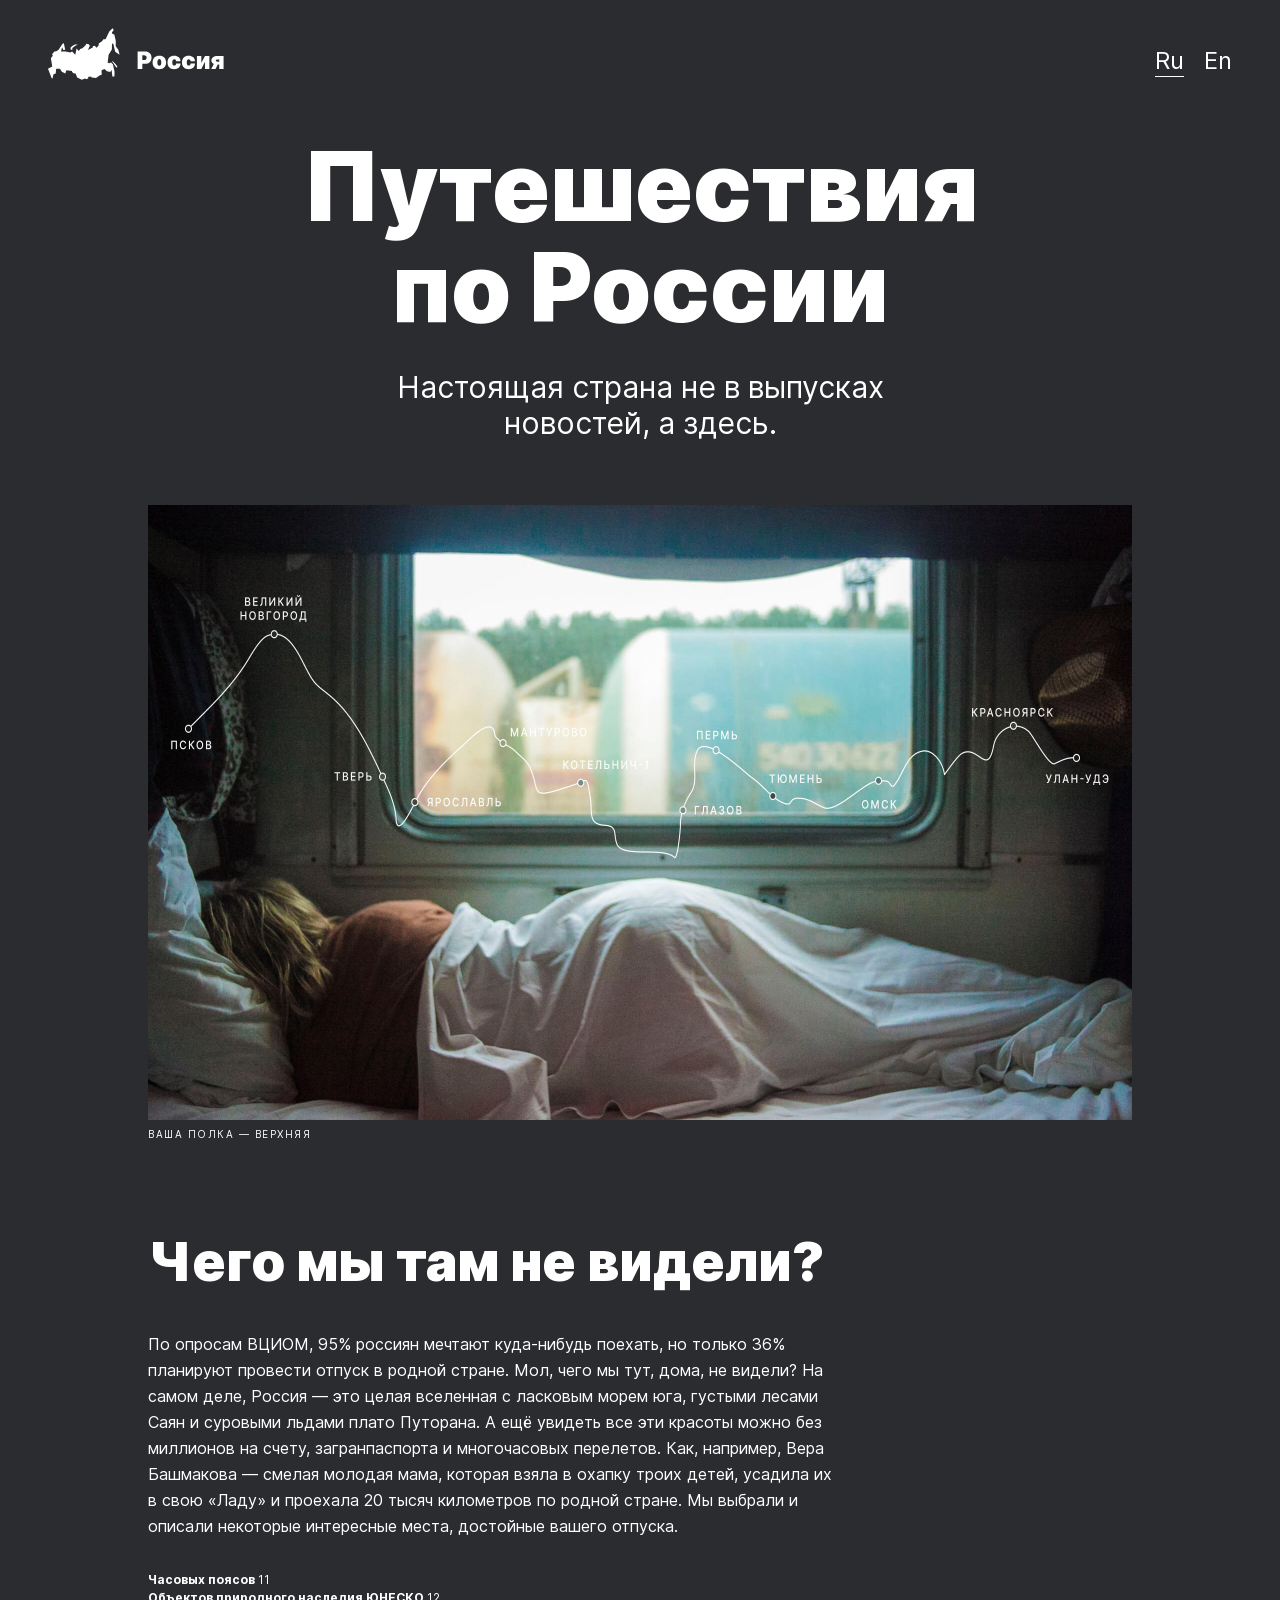
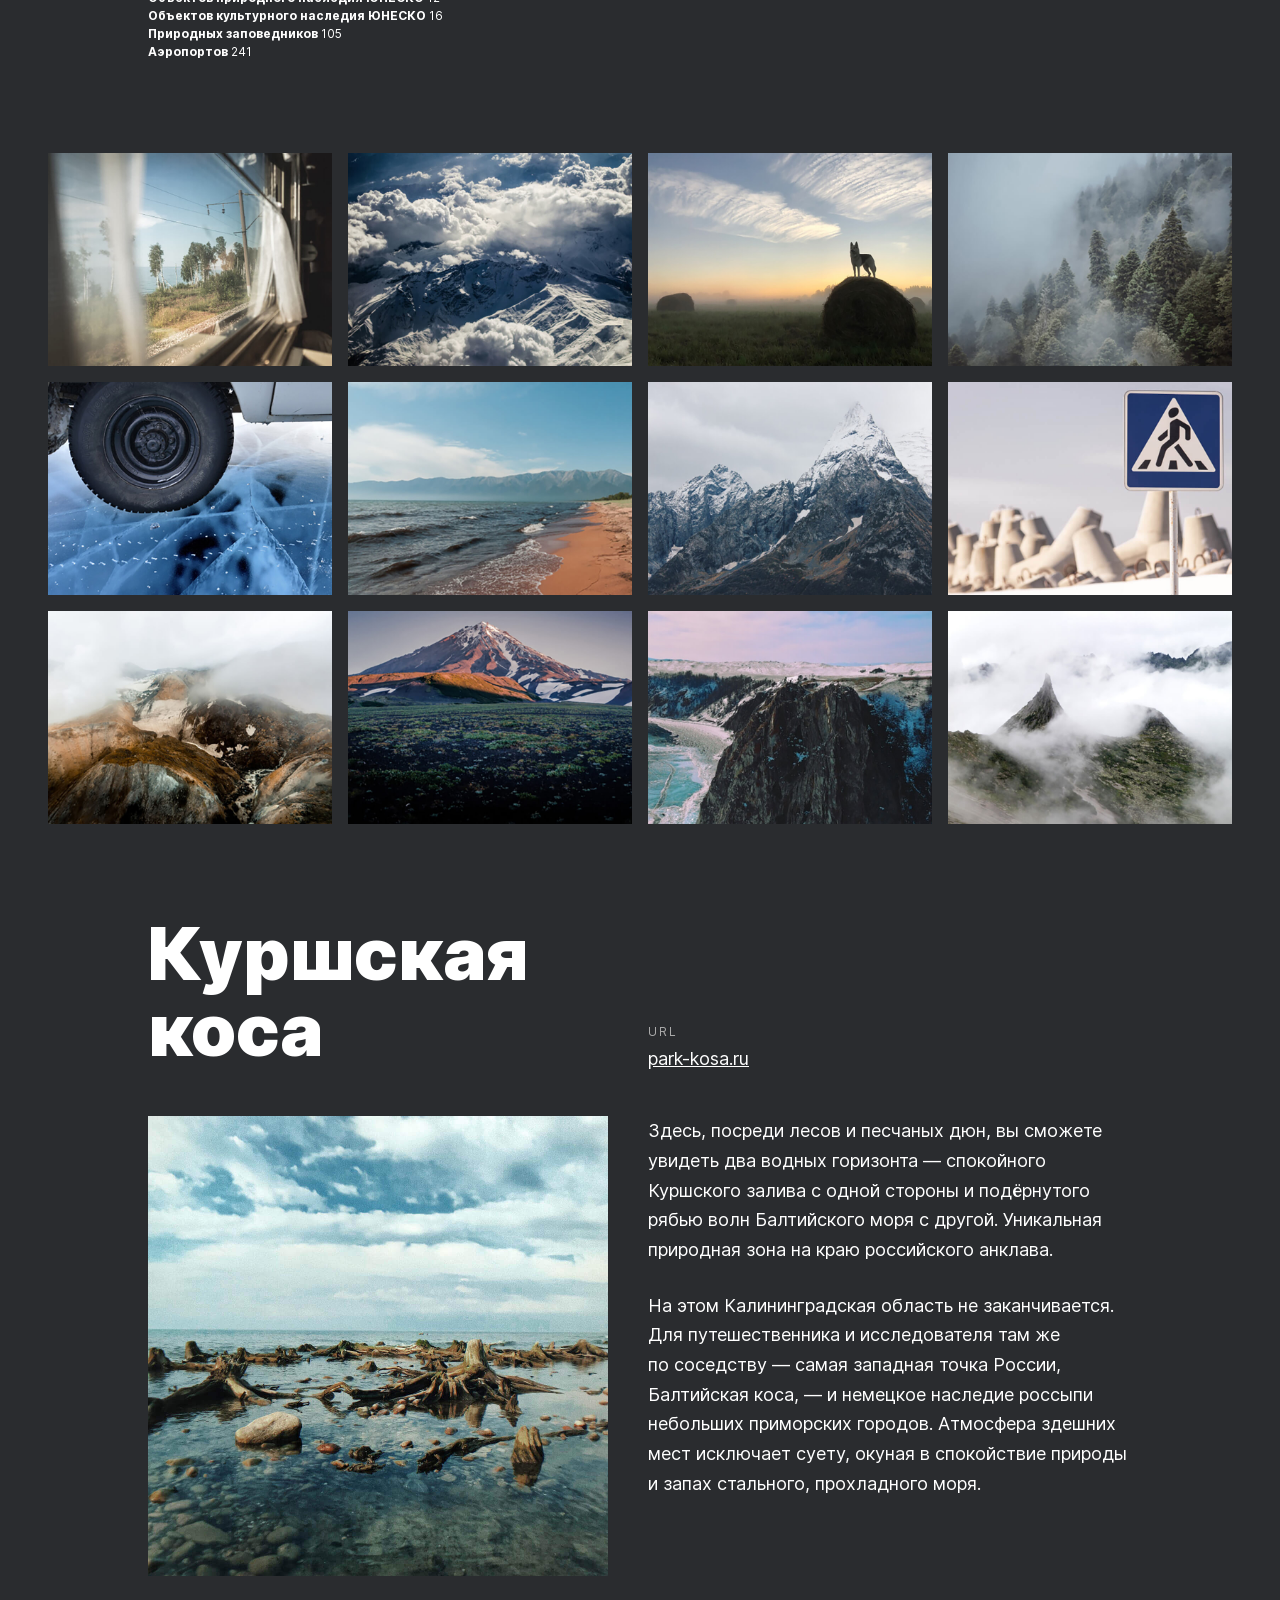
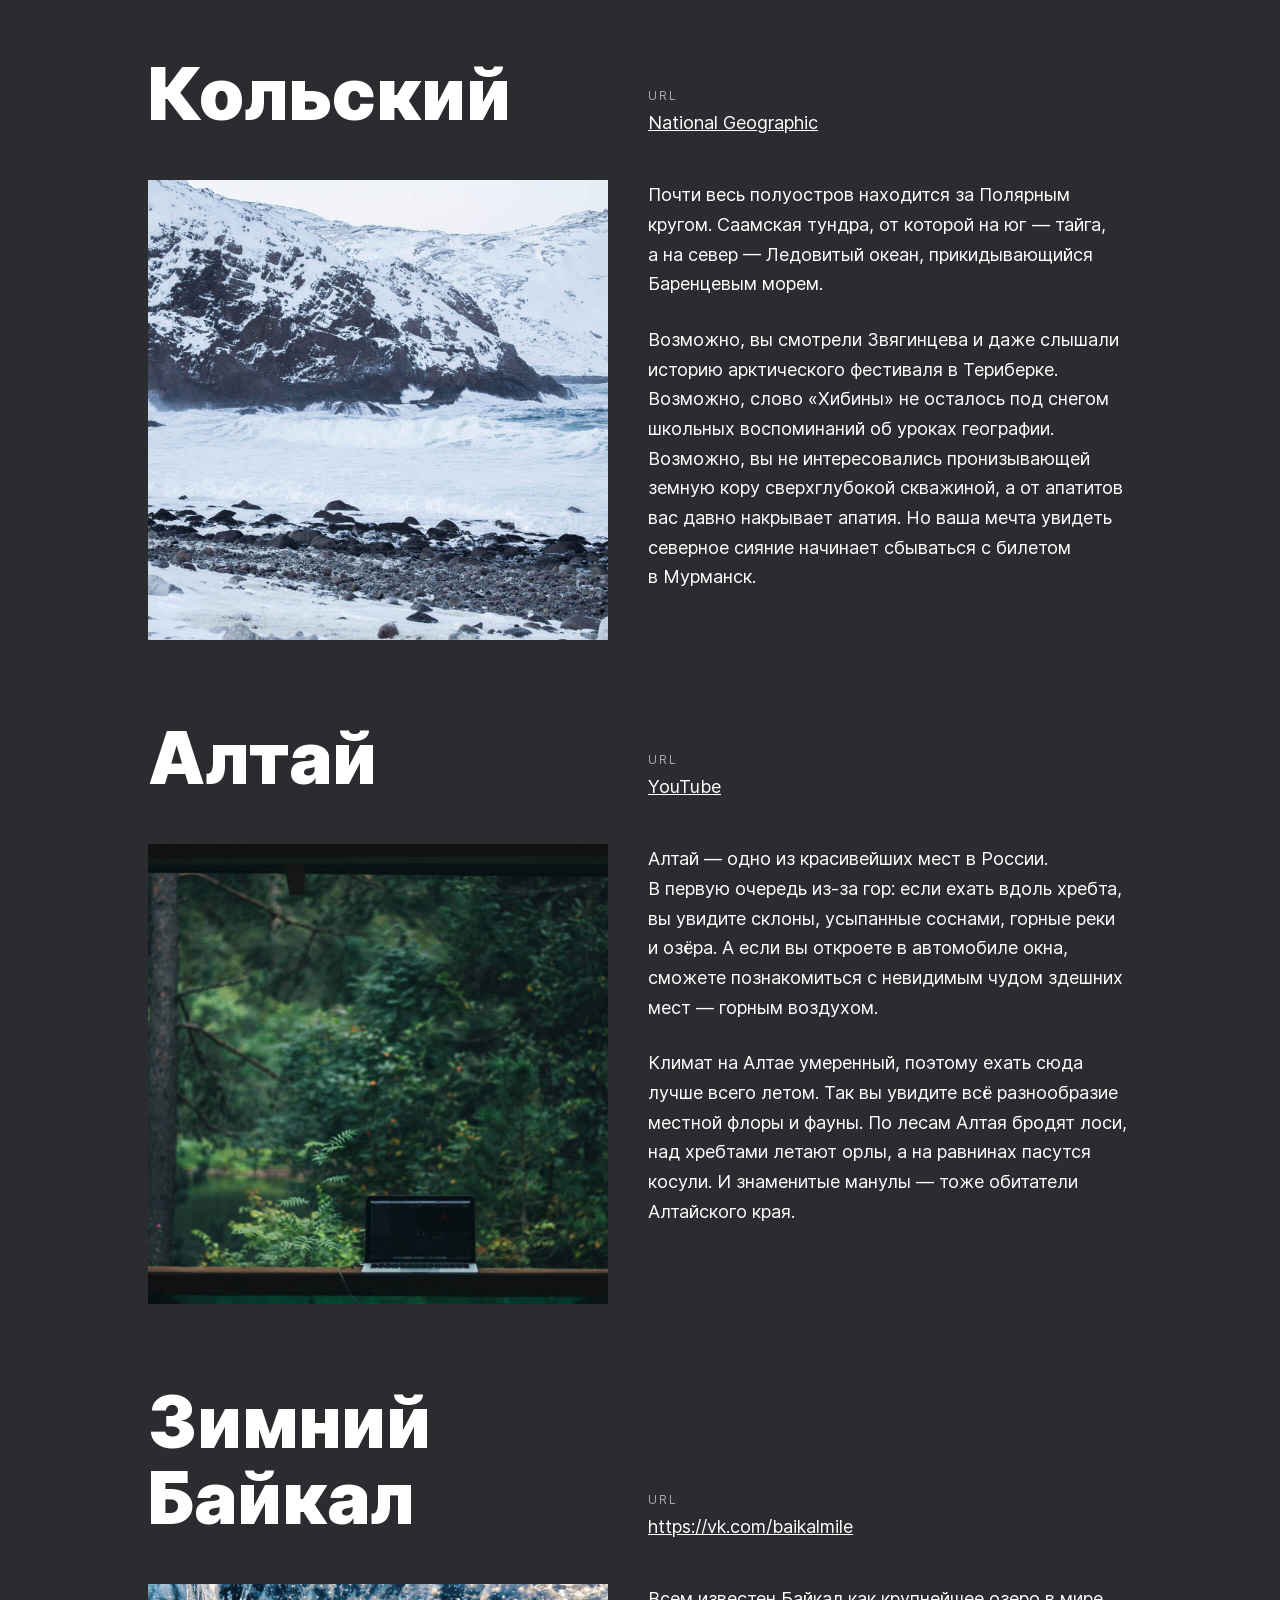
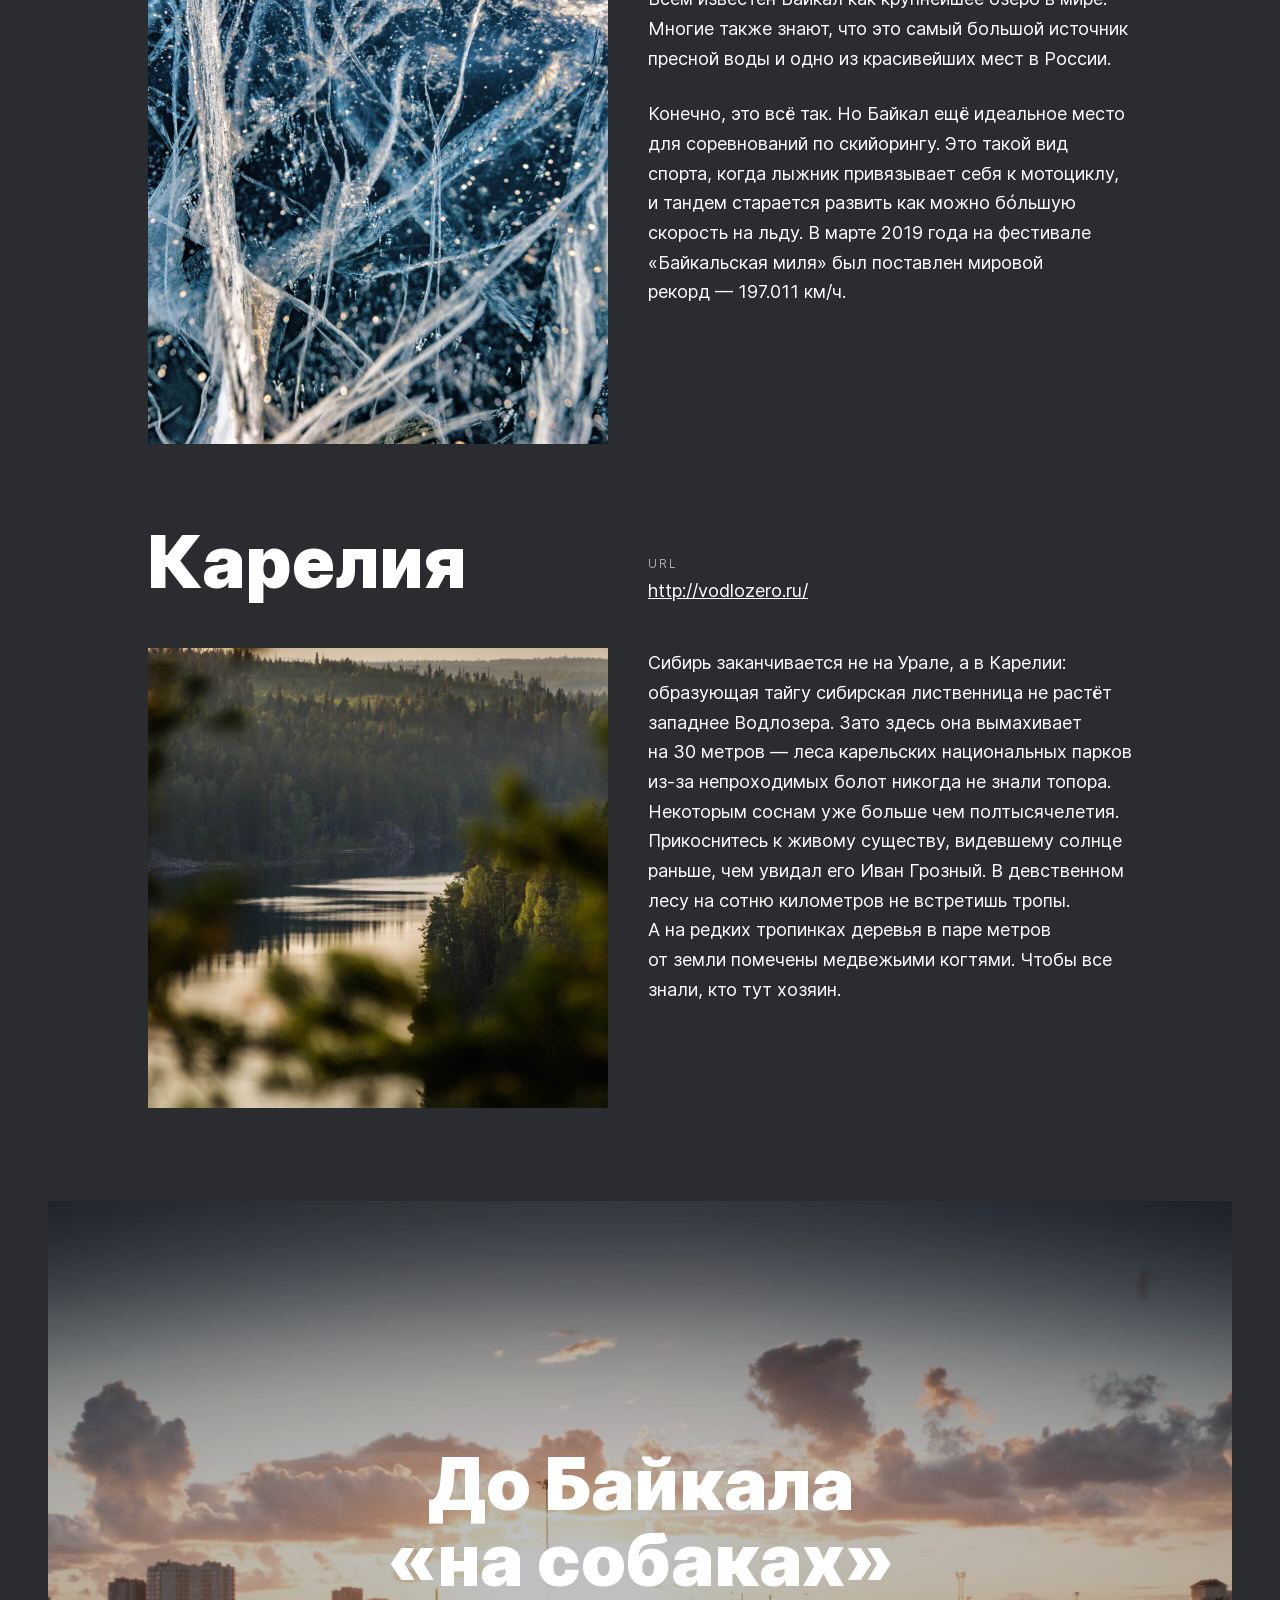
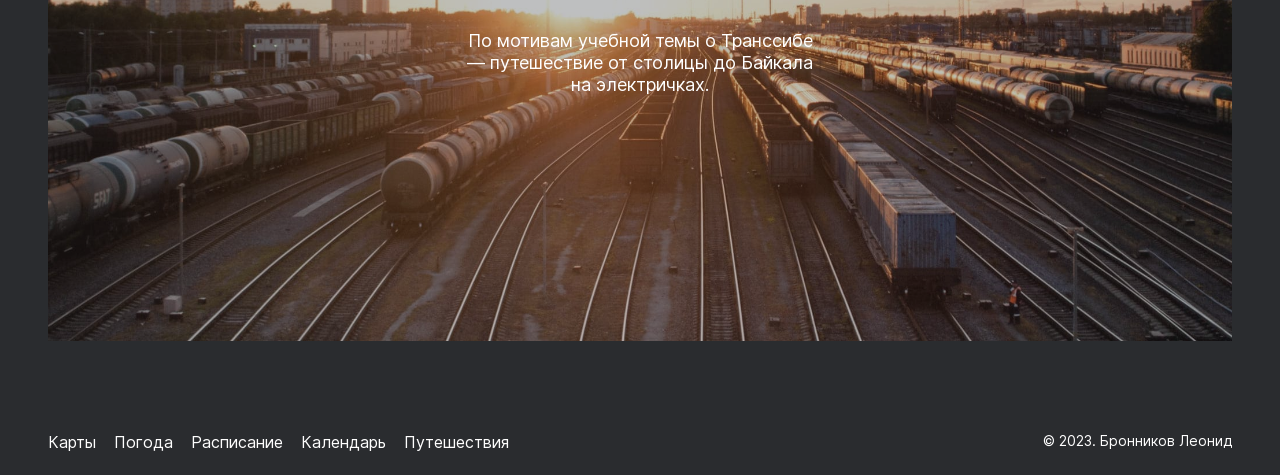
==== commit 54b64cdf: "Add files via upload" ====
--- a/index.html
+++ b/index.html
@@ -9,7 +9,7 @@
 <body class="root"> 
  <div class="page">
     <header class="header">
-        <img class="header__logo" src="images/header-logo.svg" alt="Логотип Россия">
+        <img class="header__logo" src="images/header-logo.svg" alt="Логотип Россия" width="176" height="52">
         <div class="header__links">
           <a href="#" class="header__lang-link header__lang-link_active">Ru</a>
           <a href="#" class="header__lang-link">En</a>
@@ -17,10 +17,10 @@
     </header>
     <main class="content">
       <section class="lead">
-       <h1 class="lead__title">Путешествия по России</h1>
-       <p class="lead__subtitle">Настоящая страна не в выпусках новостей, а здесь.</p>
+        <h1 class="lead__title">Путешествия по России</h1>
+        <p class="lead__subtitle"> Настоящая страна не в выпусках новостей, а здесь.</p>
          <img class="lead__image" src="./images/lead-polka.jpg" alt="Выша полка-верхняя">
-         <p class="lead__caption">Ваша полка-верхняя</p>
+         <p class="lead__caption">Ваша полка — верхняя</p>
       </section>
       <section class="intro">
        <h2 class="intro__title">Чего мы там не видели?</h2>
@@ -33,136 +33,260 @@
         <li> <span class="intro__span">Аэропортов</span> 241</li>
       </ul>
       </section>
-     <section class="photo-grid">
-            <img src="./images/photo-grid-train.jpg" alt="Вид из поезда"
-                 class="photo-grid__item">
-            <img src="./images/photo-grid-atharva-tulsi.jpg" alt="Горы Атарвы"
-                 class="photo-grid__item">
-            <img src="./images/photo-grid-tuman.jpg" alt="Туман"
-                 class="photo-grid__item">
-            <img src="./images/photo-grid-sochi.jpg" alt="Вид на Сочи"
-                 class="photo-grid__item">
-            <img src="./images/photo-grid-arisa.jpg" alt="Ариса"
-                 class="photo-grid__item">
-            <img src="./images/photo-grid-baikal.jpg" alt="Байкал"
-                 class="photo-grid__item">
-            <img src="./images/photo-grid-elbrus.jpg" alt="Горы Эльбруса"
-                 class="photo-grid__item">
-            <img src="./images/photo-grid-kondratiev.jpg"
-                 alt="Работа фотографа Станислава Кондратьева" class="photo-grid__image">
-            <img src="./images/photo-grid-kamchatka-1.jpg" alt="Камчатка"
-                 class="photo-grid__item">
-            <img src="./images/photo-grid-kamchatka-2.jpg" alt="Другой вид на Камчатку"
-                 class="photo-grid__item">
-            <img src="./images/photo-grid-baikal-2.jpg" alt="Другой вид на Байкал"
-                 class="photo-grid__item">
-            <img src="./images/photo-grid-ergaki.jpg" alt="Эргаки"
-                 class="photo-grid__item">
+      <section
+          class="photo-grid" aria-label="Фотографии интересных мест России">
+          <img
+            src="./images/photo-grid-train.jpg"
+            alt="Поезд"
+            class="photo-grid__item"
+          />
+          <img
+            src="./images/photo-grid-atharva-tulsi.jpg"
+            alt="Атхарва Тулси"
+            class="photo-grid__item"
+          />
+          <img
+            src="./images/photo-grid-tuman.jpg"
+            alt="Туман"
+            class="photo-grid__item"
+          />
+          <img
+            src="./images/photo-grid-sochi.jpg"
+            alt="Сочи"
+            class="photo-grid__item"
+          />
+          <img
+            src="./images/photo-grid-arisa.jpg"
+            alt="Ариса"
+            class="photo-grid__item"
+          />
+          <img
+            src="./images/photo-grid-baikal.jpg"
+            alt="Байкал-1"
+            class="photo-grid__item"
+          />
+          <img
+            src="./images/photo-grid-elbrus.jpg"
+            alt="Эльбрус"
+            class="photo-grid__item"
+          />
+          <img
+            src="./images/photo-grid-kondratiev.jpg"
+            alt="Кондратьев"
+            class="photo-grid__item"
+          />
+          <img
+            src="./images/photo-grid-kamchatka-1.jpg"
+            alt="Камчатка-1"
+            class="photo-grid__item"
+          />
+          <img
+            src="./images/photo-grid-kamchatka-2.jpg"
+            alt="Камчатка-2"
+            class="photo-grid__item"
+          />
+          <img
+            src="./images/photo-grid-baikal-2.jpg"
+            alt="Байкал-2"
+            class="photo-grid__item"
+          />
+          <img
+            src="./images/photo-grid-ergaki.jpg"
+            alt="Ергаки"
+            class="photo-grid__item"
+          />
         </section>
-     <section class="places">
-       <article class="place">
-         <h2 class="place__title">Куршская коса</h2>
-         <div class="place__website">
-           <h3 class="place__url-heading">url</h3>
-           <a class="place__link-heading" target="_blank" href="http://park-kosa.ru/">park-kosa.ru</a>
-         </div>
-         <img class="place__image" src="./images/place-kosa.jpg" alt="Парк Коса">
-         <div class="place__paragraphs">
-           <p class="place__paragraph">
-            Здесь, посреди лесов и песчаных дюн, вы сможете увидеть два водных горизонта — спокойного Куршского залива с одной стороны и подёрнутого рябью волн Балтийского моря с другой. Уникальная природная зона на краю российского анклава.
-           </p>
-           <p class="place__paragraph">
-            На этом Калининградская область не заканчивается. Для путешественника и исследователя там же по соседству — самая западная точка России, Балтийская коса, — и немецкое наследие россыпи небольших приморских городов. Атмосфера здешних мест исключает суету, окуная в спокойствие природы и запах стального, прохладного моря.
-           </p>
-         </div>
-       </article>
-       <article class="place">
-         <h2 class="place__title">Кольский</h2>
-          <div class="place__website">
-            <p class="place__url-heading">url</p>
-            <a class="place__link-heading" target="_blank"  href="https://yourshot.nationalgeographic.com/photos/?keywords=kolskiy">National Geographic</a>
-          </div>
-          <img class="place__image" src="./images/place-kolsky.jpg" alt="Кольский полуостров">
-          <div class="place__paragraphs">
-            <p class="place__paragraph">
-            Почти весь полуостров находится за Полярным кругом. Саамская тундра, от которой на юг — 
-            тайга, а на север — Ледовитый океан, прикидывающийся Баренцевым морем.
+        <section class="places">
+          <ul class="list">
+            <li class="place">
+              <h2 class="place__title">Куршская коса</h2>
+              <div class="place__url-container">
+                <p class="place__url-caption">URL</p>
+                <a
+                  href="http://park-kosa.ru"
+                  target="_blank"
+                  class="place__url fading-link"
+                  >park-kosa.ru</a
+                >
+              </div>
+              <img
+                src="./images/place-kosa.jpg"
+                alt="Куршская коса"
+                class="place__img"
+              />
+              <div class="place__text-container">
+                <p class="place__paragraph">
+                  Здесь, посреди лесов и песчаных дюн, вы сможете увидеть два
+                  водных горизонта — спокойного Куршского залива с одной стороны и
+                  подёрнутого рябью волн Балтийского моря с другой. Уникальная
+                  природная зона на краю российского анклава.
+                </p>
+                <p class="place__paragraph">
+                  На&nbsp;этом Калининградская область не&nbsp;заканчивается.
+                  Для&nbsp;путешественника и&nbsp;исследователя там&nbsp;же
+                  по&nbsp;соседству&nbsp;&mdash; самая западная точка России,
+                  Балтийская коса,&nbsp;&mdash; и&nbsp;немецкое наследие россыпи
+                  небольших приморских городов. Атмосфера здешних мест исключает
+                  суету, окуная в&nbsp;спокойствие природы и&nbsp;запах стального,
+                  прохладного моря.
+                </p>
+              </div>
+            </li>
+            <li class="place">
+              <h2 class="place__title">Кольский</h2>
+              <div class="place__url-container">
+                <p class="place__url-caption">URL</p>
+                <a
+                  href="https://yourshot.nationalgeographic.com/photos/?keywords=kolskiy"
+                  class="place__url fading-link"
+                  target="_blank"
+                  >National Geographic</a
+                >
+              </div>
+              <img
+                src="./images/place-kolsky.jpg"
+                alt="Кольский"
+                class="place__img"
+              />
+              <div class="place__text-container">
+                <p class="place__paragraph">
+                  Почти весь полуостров находится за&nbsp;Полярным кругом.
+                  Саамская тундра, от&nbsp;которой на&nbsp;юг&nbsp;&mdash; тайга,
+                  а&nbsp;на&nbsp;север&nbsp;&mdash; Ледовитый океан,
+                  прикидывающийся Баренцевым морем.
+                </p>
+                <p class="place__paragraph">
+                  Возможно, вы&nbsp;смотрели Звягинцева и&nbsp;даже слышали
+                  историю арктического фестиваля в&nbsp;Териберке. Возможно, слово
+                  &laquo;Хибины&raquo; не&nbsp;осталось под снегом школьных
+                  воспоминаний об&nbsp;уроках географии. Возможно, вы&nbsp;не
+                  интересовались пронизывающей земную кору сверхглубокой
+                  скважиной, а&nbsp;от&nbsp;апатитов вас давно накрывает апатия.
+                  Но&nbsp;ваша мечта увидеть северное сияние начинает сбываться
+                  с&nbsp;билетом в&nbsp;Мурманск.
+                </p>
+              </div>
+            </li>
+            <li class="place">
+              <h2 class="place__title">Алтай</h2>
+              <div class="place__url-container">
+                <p class="place__url-caption">URL</p>
+                <a
+                  href="https://www.youtube.com/watch?v=7ZEsoV7kWAQ"
+                  class="place__url fading-link"
+                  target="_blank"
+                  >YouTube</a
+                >
+              </div>
+              <img
+                src="./images/place-altai.jpg"
+                alt="Алтай"
+                class="place__img"
+              />
+              <div class="place__text-container">
+                <p class="place__paragraph">
+                  Алтай&nbsp;&mdash; одно из&nbsp;красивейших мест в&nbsp;России.
+                  В&nbsp;первую очередь из-за гор: если ехать вдоль хребта,
+                  вы&nbsp;увидите склоны, усыпанные соснами, горные реки
+                  и&nbsp;озёра. А&nbsp;если вы&nbsp;откроете в&nbsp;автомобиле
+                  окна, сможете познакомиться с&nbsp;невидимым чудом здешних
+                  мест&nbsp;&mdash; горным воздухом.
+                </p>
+                <p class="place__paragraph">
+                  Климат на&nbsp;Алтае умеренный, поэтому ехать сюда лучше всего
+                  летом. Так вы&nbsp;увидите всё разнообразие местной флоры
+                  и&nbsp;фауны. По&nbsp;лесам Алтая бродят лоси, над хребтами
+                  летают орлы, а&nbsp;на&nbsp;равнинах пасутся косули.
+                  И&nbsp;знаменитые манулы&nbsp;&mdash; тоже обитатели Алтайского
+                  края.
+                </p>
+              </div>
+            </li>
+            <li class="place">
+              <h2 class="place__title">Зимний Байкал</h2>
+              <div class="place__url-container">
+                <p class="place__url-caption">URL</p>
+                <a
+                  href="https://vk.com/baikalmile"
+                  class="place__url fading-link"
+                  target="_blank"
+                  >https://vk.com/baikalmile</a
+                >
+              </div>
+              <img
+                src="./images/place-winter-baikal.jpg"
+                alt="Зимний Байкал"
+                class="place__img"
+              />
+              <div class="place__text-container">
+                <p class="place__paragraph">
+                  Всем известен Байкал как крупнейшее озеро в&nbsp;мире. Многие
+                  также знают, что это самый большой источник пресной воды
+                  и&nbsp;одно из&nbsp;красивейших мест в&nbsp;России.
+                </p>
+                <p class="place__paragraph">
+                  Конечно, это всё так. Но&nbsp;Байкал ещё идеальное место для
+                  соревнований по&nbsp;скийорингу. Это такой вид спорта, когда
+                  лыжник привязывает себя к&nbsp;мотоциклу, и&nbsp;тандем
+                  старается развить как можно б&oacute;льшую скорость
+                  на&nbsp;льду. В&nbsp;марте 2019 года на&nbsp;фестивале
+                  &laquo;Байкальская миля&raquo; был поставлен мировой
+                  рекорд&nbsp;&mdash; 197.011&nbsp;км/ч.
+                </p>
+              </div>
+            </li>
+            <li class="place">
+              <h2 class="place__title">Карелия</h2>
+              <div class="place__url-container">
+                <p class="place__url-caption">URL</p>
+                <a
+                  href="http://vodlozero.ru/"
+                  class="place__url fading-link"
+                  target="_blank"
+                  >http://vodlozero.ru/</a
+                >
+              </div>
+              <img
+                src="./images/place-karelia.jpg"
+                alt="Карелия"
+                class="place__img"
+              />
+              <div class="place__text-container">
+                <p class="place__paragraph">
+                  Сибирь заканчивается не&nbsp;на&nbsp;Урале,
+                  а&nbsp;в&nbsp;Карелии: образующая тайгу сибирская лиственница
+                  не&nbsp;растёт западнее Водлозера. Зато здесь она вымахивает
+                  на&nbsp;30&nbsp;метров&nbsp;&mdash; леса карельских национальных
+                  парков из-за непроходимых болот никогда не&nbsp;знали топора.
+                  Некоторым соснам уже больше чем полтысячелетия. Прикоснитесь
+                  к&nbsp;живому существу, видевшему солнце раньше, чем увидал его
+                  Иван Грозный. В&nbsp;девственном лесу на&nbsp;сотню километров
+                  не&nbsp;встретишь тропы. А&nbsp;на&nbsp;редких тропинках деревья
+                  в&nbsp;паре метров от&nbsp;земли помечены медвежьими когтями.
+                  Чтобы все знали, кто тут хозяин.
+                </p>
+              </div>
+            </li>
+          </ul>
+        </section>
+        <section class="cover">
+          <a href="https://stampsy.com/na-elektrichkakh-do-baikala" class="cover__overlay" target="_blank">
+            <h2 class="cover__title">До Байкала «на собаках»</h2>
+            <p class="cover__subtitle">
+              По мотивам учебной темы о&nbsp;Транссибе — путешествие
+              от&nbsp;столицы до Байкала на электричках.
             </p>
-            <p class="place__paragraph">
-            Возможно, вы смотрели Звягинцева и даже слышали историю арктического фестиваля в Териберке. Возможно, слово «Хибины» не осталось под снегом школьных воспоминаний об уроках географии. Возможно, вы не интересовались пронизывающей земную кору сверхглубокой скважиной, а от апатитов вас давно накрывает апатия. Но ваша мечта увидеть северное сияние начинает сбываться с билетом
-            в Мурманск.
-            </p>
-          </div>
-        </article>
-        <article class="place">
-          <h2 class="place__title">Алтай</h2>
-          <div class="place__website">
-            <h3 class="place__url-heading">url</h3>
-            <a class="place__link-heading" target="_blank" href="https://www.youtube.com">YouTube</a>
-          </div>
-          <img class="place__image" src="./images/place-altai.jpg" alt="Алтай">
-          <div class="place__paragraphs">
-            <p class="place__paragraph">
-              Алтай — одно из красивейших мест в России. 
-              В первую очередь из-за гор: если ехать вдоль хребта, вы увидите склоны, усыпанные соснами, горные реки и озёра. А если вы откроете 
-              в автомобиле окна, сможете познакомиться 
-              с невидимым чудом здешних мест — горным воздухом.
-            </p>
-            <p class="place__paragraph">
-              Климат на Алтае умеренный, поэтому ехать сюда лучше всего летом. Так вы увидите всё разнообразие местной флоры и фауны. По лесам Алтая бродят лоси, над хребтами летают орлы, 
-              а на равнинах пасутся косули. И знаменитые манулы — тоже обитатели Алтайского края.
-            </p>
-          </div>
-        </article>
-        <article class="place">
-          <h2 class="place__title">Зимний Байкал</h2>
-          <div class="place__website">
-            <h3 class="place__url-heading">url</h3>
-            <a class="place__link-heading" target="_blank" href="https://vk.com/baikalmile">https://vk.com/baikalmile</a>
-          </div>
-          <img class="place__image" src="./images/place-winter-baikal.jpg" alt="Зимний Байкал">
-          <div class="place__paragraphs">
-            <p class="place__paragraph">
-              Всем известен Байкал как крупнейшее озеро 
-              в мире. Многие также знают, что это самый большой источник пресной воды и одно из красивейших мест в России.
-            </p>
-            <p class="place__paragraph">
-              Конечно, это всё так. Но Байкал ещё идеальное место для соревнований по скийорингу. Это такой вид спорта, когда лыжник привязывает себя 
-              к мотоциклу, и тандем старается развить как можно бóльшую скорость на льду. В марте 2019 года на фестивале «Байкальская миля» был поставлен мировой рекорд — 197.011 км/ч.
-            </p>
-          </div>
-        </article>
-        <article class="place">
-          <h2 class="place__title">Карелия</h2>
-          <div class="place__website">
-            <h3 class="place__url-heading">url</h3>
-            <a class="place__link-heading" target="_blank" href="http://vodlozero.ru/">http://vodlozero.ru/</a>
-          </div>
-          <img class="place__image" src="./images/place-karelia.jpg" alt="Карелия">
-          <div class="place__paragraphs">
-            <p class="place__paragraph">
-              Сибирь заканчивается не на Урале, а в Карелии: образующая тайгу сибирская лиственница не растёт западнее Водлозера. Зато здесь она вымахивает на 30 метров — леса карельских национальных парков из-за непроходимых болот никогда не знали топора. Некоторым соснам уже больше чем полтысячелетия. Прикоснитесь к живому существу, видевшему солнце раньше, чем увидал его Иван Грозный. 
-              В девственном лесу на сотню километров не встретишь тропы. А на редких тропинках деревья 
-              в паре метров от земли помечены медвежьими когтями. Чтобы все знали, кто тут хозяин.
-            </p>
-          </div>
-        </article>
-     </section>
-     <section class="cover">
-       <a class="cover__link" target="_blank" href="https://stampsy.com/na-elektrichkakh-do-baikala">
-         <h2 class="cover__title">До Байкала «на собаках»</h2>
-         <p class="cover__subtitle">По мотивам учебной темы о Транссибе — путешествие от столицы до Байкала на электричках.</p>
-       </a>
-     </section>
+          </a>
+        </section>
     </main>
      <footer class="footer">
        <nav>
         <ul class="footer__links">
-          <li class="footer__links-thing"><a class="footer__link" target="_blank" href="https://yandex.ru/maps">Карты</a></li>
-          <li class="footer__links-thing"><a class="footer__link" target="_blank" href="https://yandex.ru/pogoda">Погода</a></li>
-          <li class="footer__links-thing"><a class="footer__link" target="_blank" href="https://rasp.yandex.ru">Расписание</a></li>
-          <li class="footer__links-thing"><a class="footer__link" target="_blank" href="https://calendar.yandex.ru">Календарь</a></li>
-          <li class="footer__links-thing"><a class="footer__link" target="_blank" href="https://travel.yandex.ru">Путешествия</a></li>
+          <li class="footer__links-item"><a class="footer__link" target="_blank" href="https://yandex.ru/maps">Карты</a></li>
+          <li class="footer__links-item"><a class="footer__link" target="_blank" href="https://yandex.ru/pogoda">Погода</a></li>
+          <li class="footer__links-item"><a class="footer__link" target="_blank" href="https://rasp.yandex.ru">Расписание</a></li>
+          <li class="footer__links-item"><a class="footer__link" target="_blank" href="https://calendar.yandex.ru">Календарь</a></li>
+          <li class="footer__links-item"><a class="footer__link" target="_blank" href="https://travel.yandex.ru">Путешествия</a></li>
         </ul>
        </nav>
        <p class="footer__copyright">© 2023. Бронников Леонид</p>
--- a/pages/index.css
+++ b/pages/index.css
@@ -9,6 +9,7 @@
 @import url(../blocks/header/header.css);
 @import url(../blocks/header/__logo/header__logo.css);
 @import url(../blocks/header/__lang-link/header__lang-link.css);
+@import url(../blocks/header/__links/header__links.css);
 @import url(../blocks/header/__lang-link/_active/header__lang-link_active.css);
 
 @import url(../blocks/content/content.css);
@@ -29,22 +30,27 @@
 @import url(../blocks/photo-grid/photo-grid.css);
 @import url(../blocks/photo-grid/__item/photo-grid__item.css);
 
+@import url(../blocks/list/list.css);
+
 @import url(../blocks/places/places.css);
 @import url(../blocks/place/place.css);
-@import url(../blocks/place/__image/place__image.css);
-@import url(../blocks/place/__link-heading/place__link-heading.css);
+@import url(../blocks/place/__img/place__img.css);
 @import url(../blocks/place/__paragraph/place__paragraph.css);
+@import url(../blocks/place/__text-container/place__text-container.css);
 @import url(../blocks/place/__title/place__title.css);
-@import url(../blocks/place/__url-heading/place__url-heading.css);
-@import url(../blocks/place/__website/place__website.css);
+@import url(../blocks/place/__url-caption/place__url-caption.css);
+@import url(../blocks/place/__url-container/place__url-container.css);
+@import url(../blocks/place/__url/place__url.css);
+@import url(../blocks/fading-link/fading-link.css);
+
 
 @import url(../blocks/cover/cover.css);
-@import url(../blocks/cover/__link/cover__link.css);
+@import url(../blocks/cover/__overlay/cover__overlay.css);
 @import url(../blocks/cover/__subtitle/cover__subtitle.css);
 @import url(../blocks/cover/__title/cover__title.css);
 
 @import url(../blocks/footer/footer.css);
 @import url(../blocks/footer/__copyright/footer__copyright.css);
 @import url(../blocks/footer/__link/footer__link.css);
-@import url(../blocks/footer/__links-thing/footer__links-thing.css);
+@import url(../blocks/footer/__links-item/footer__links-item.css);
 @import url(../blocks/footer/__links/footer__links.css);
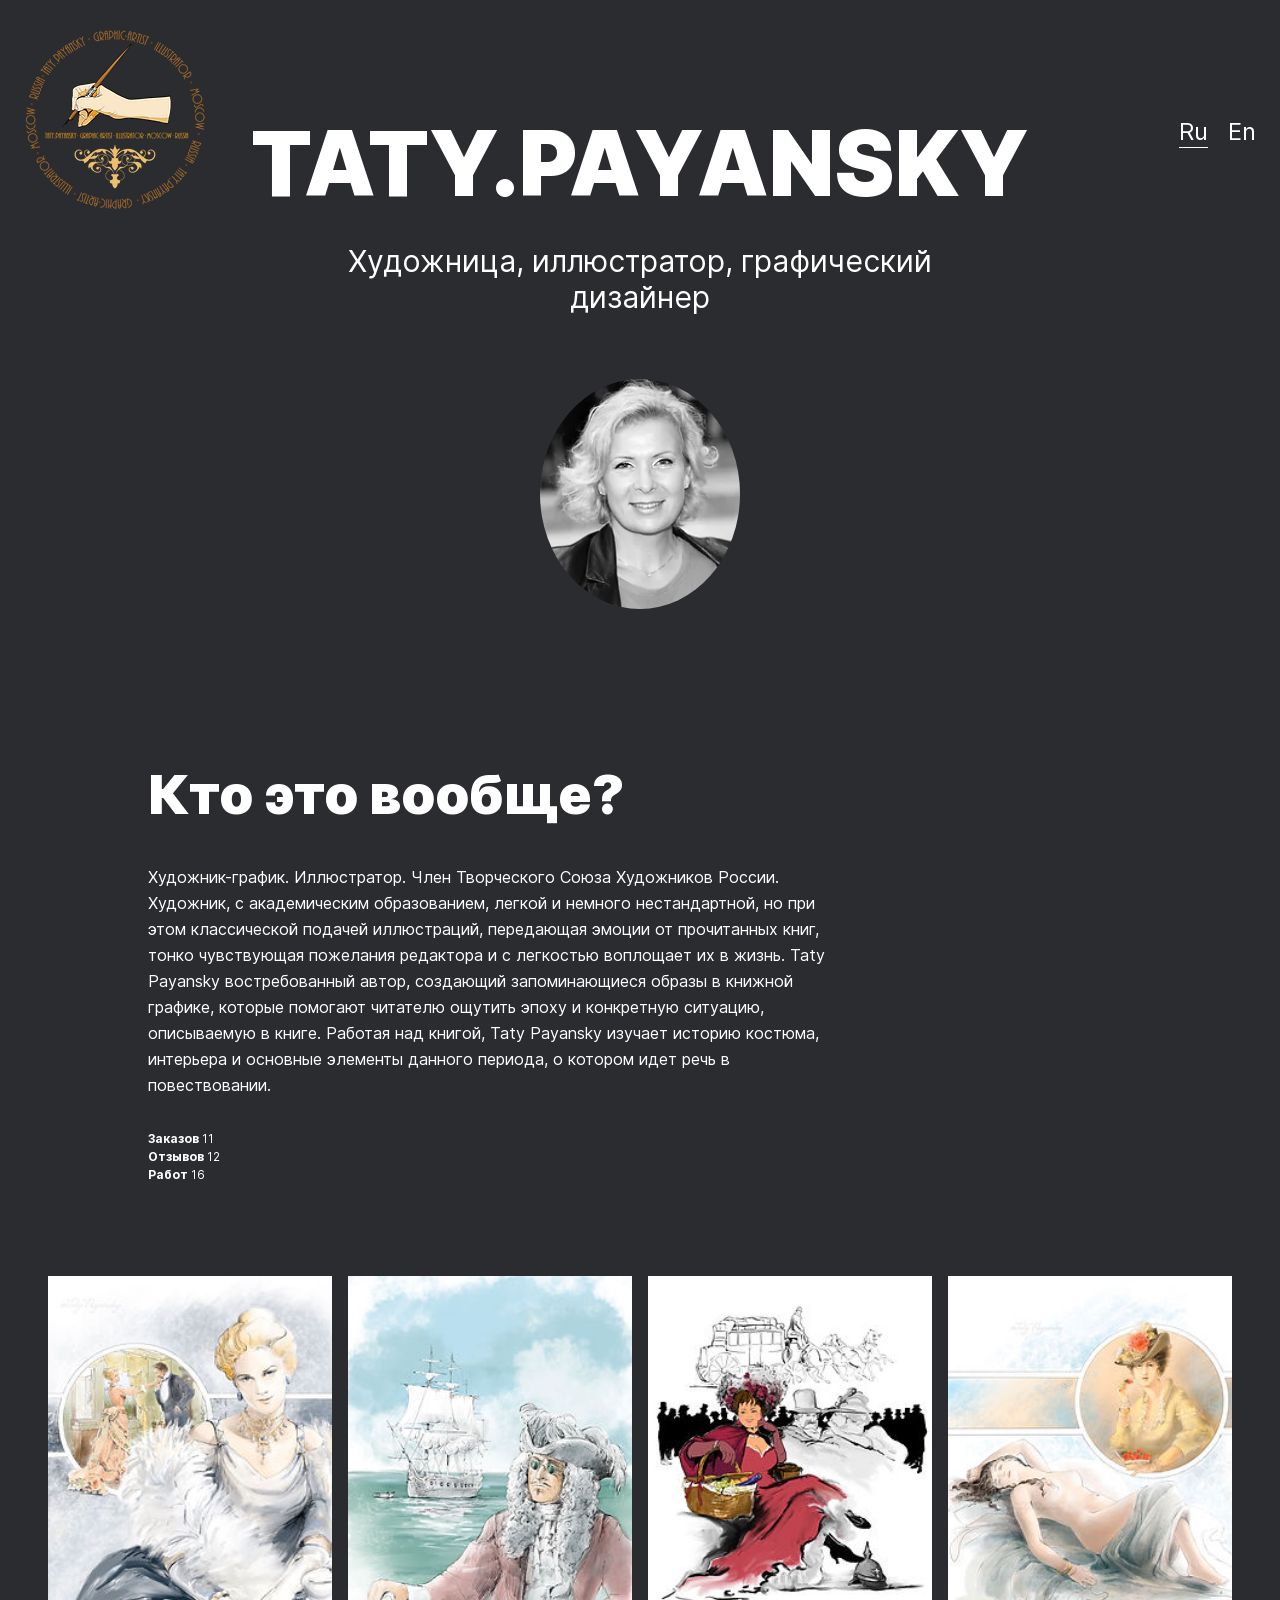
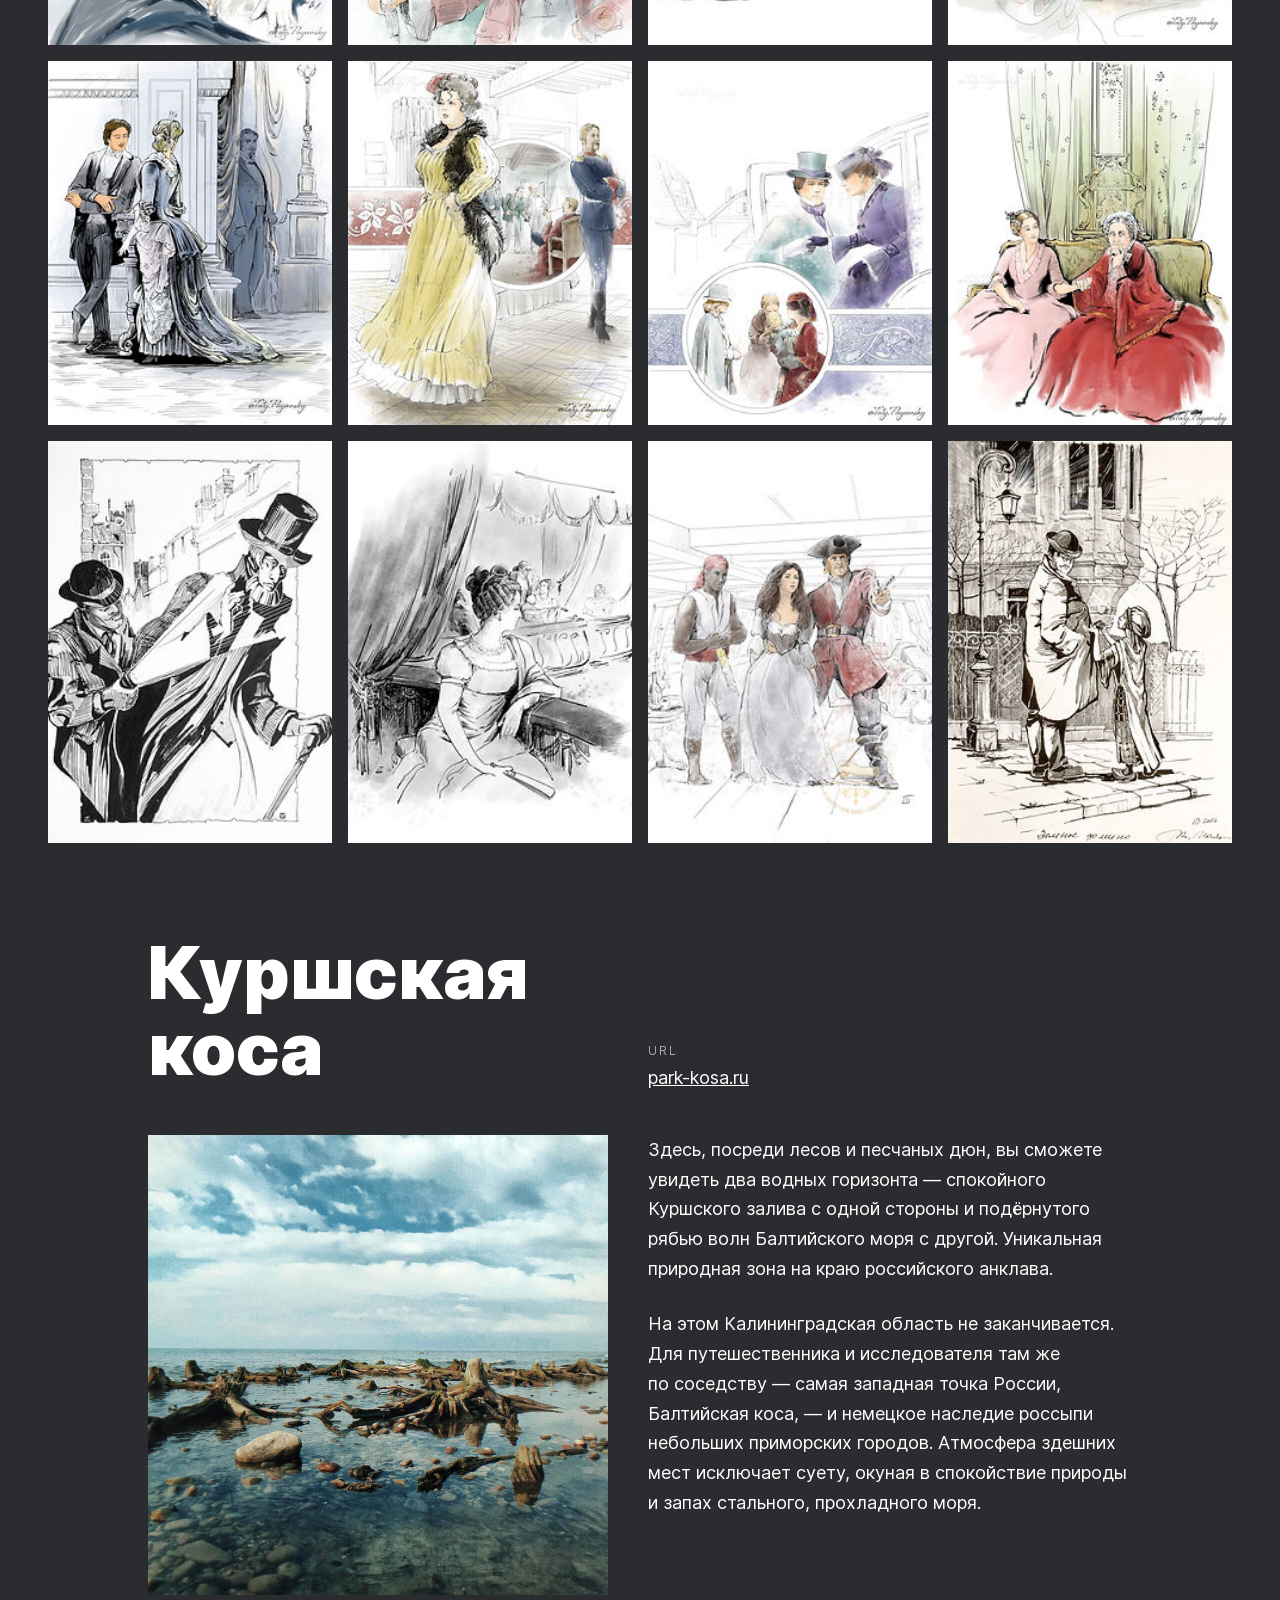
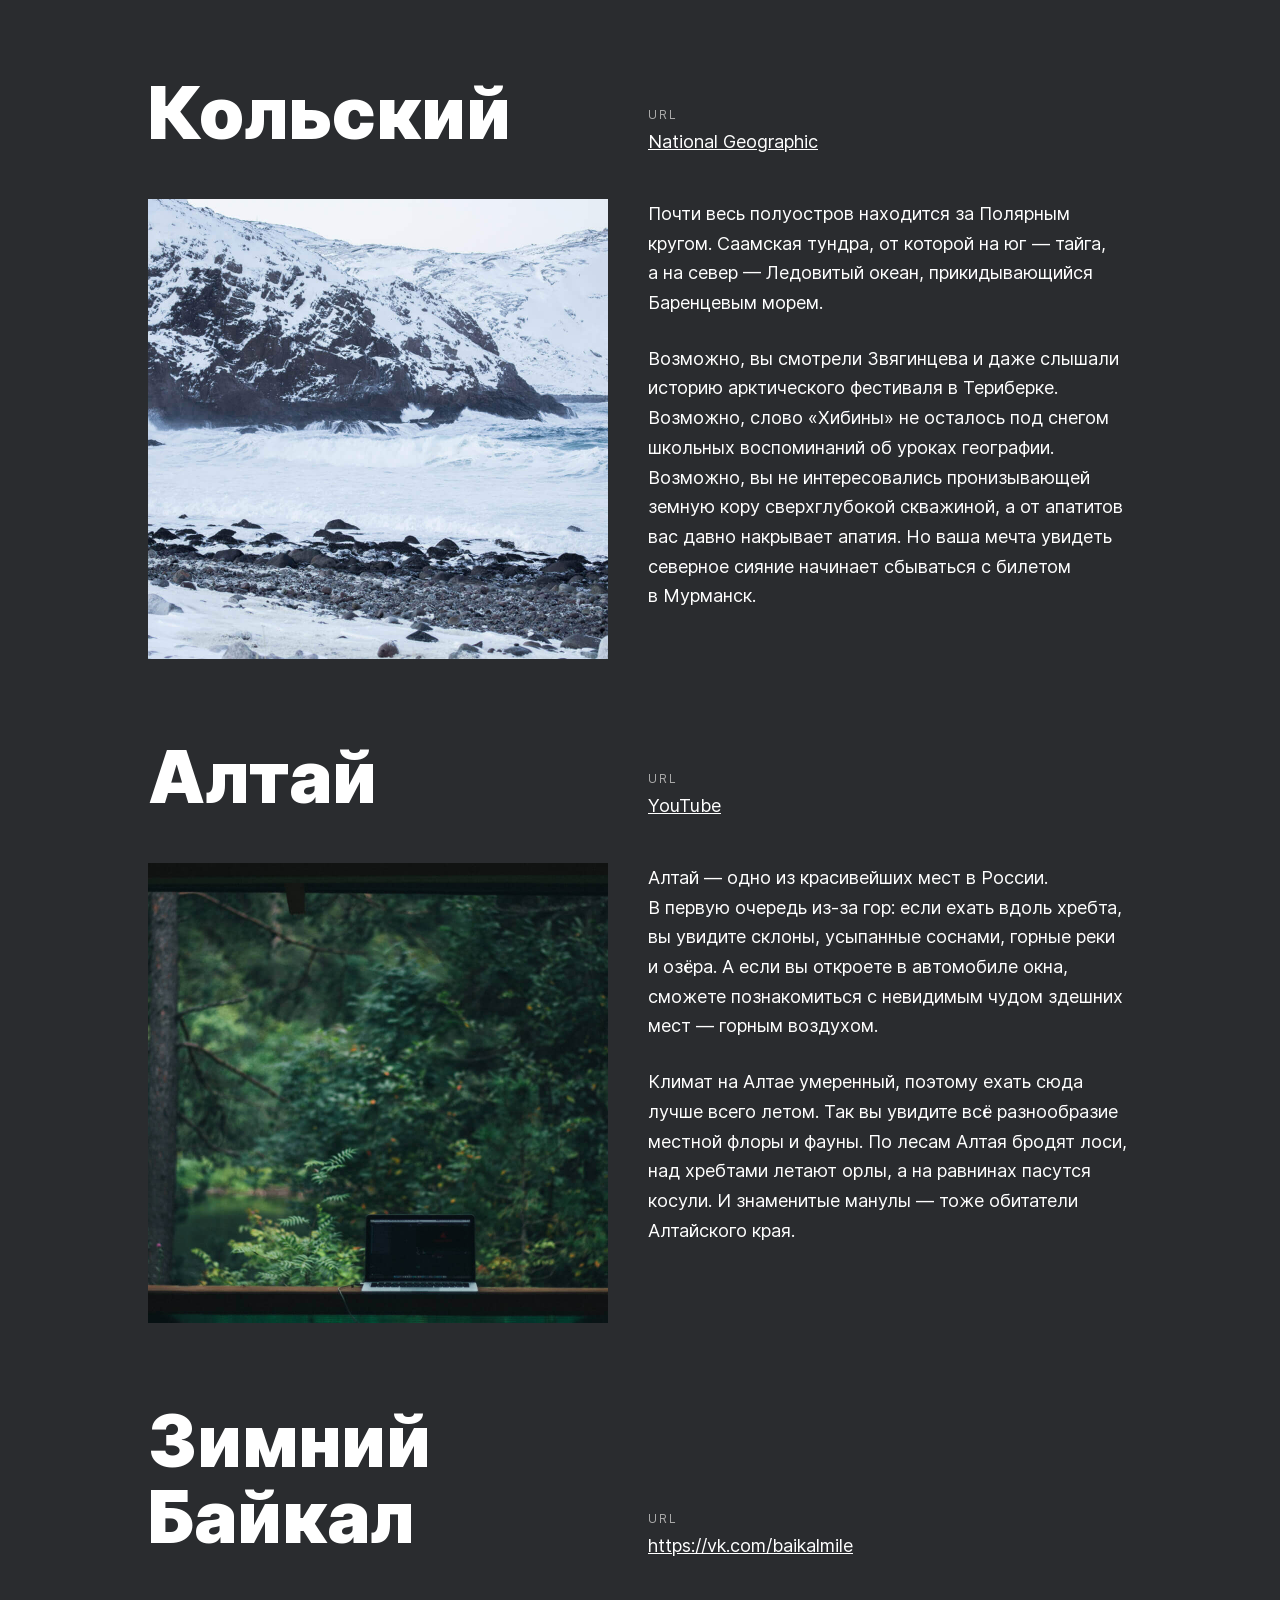
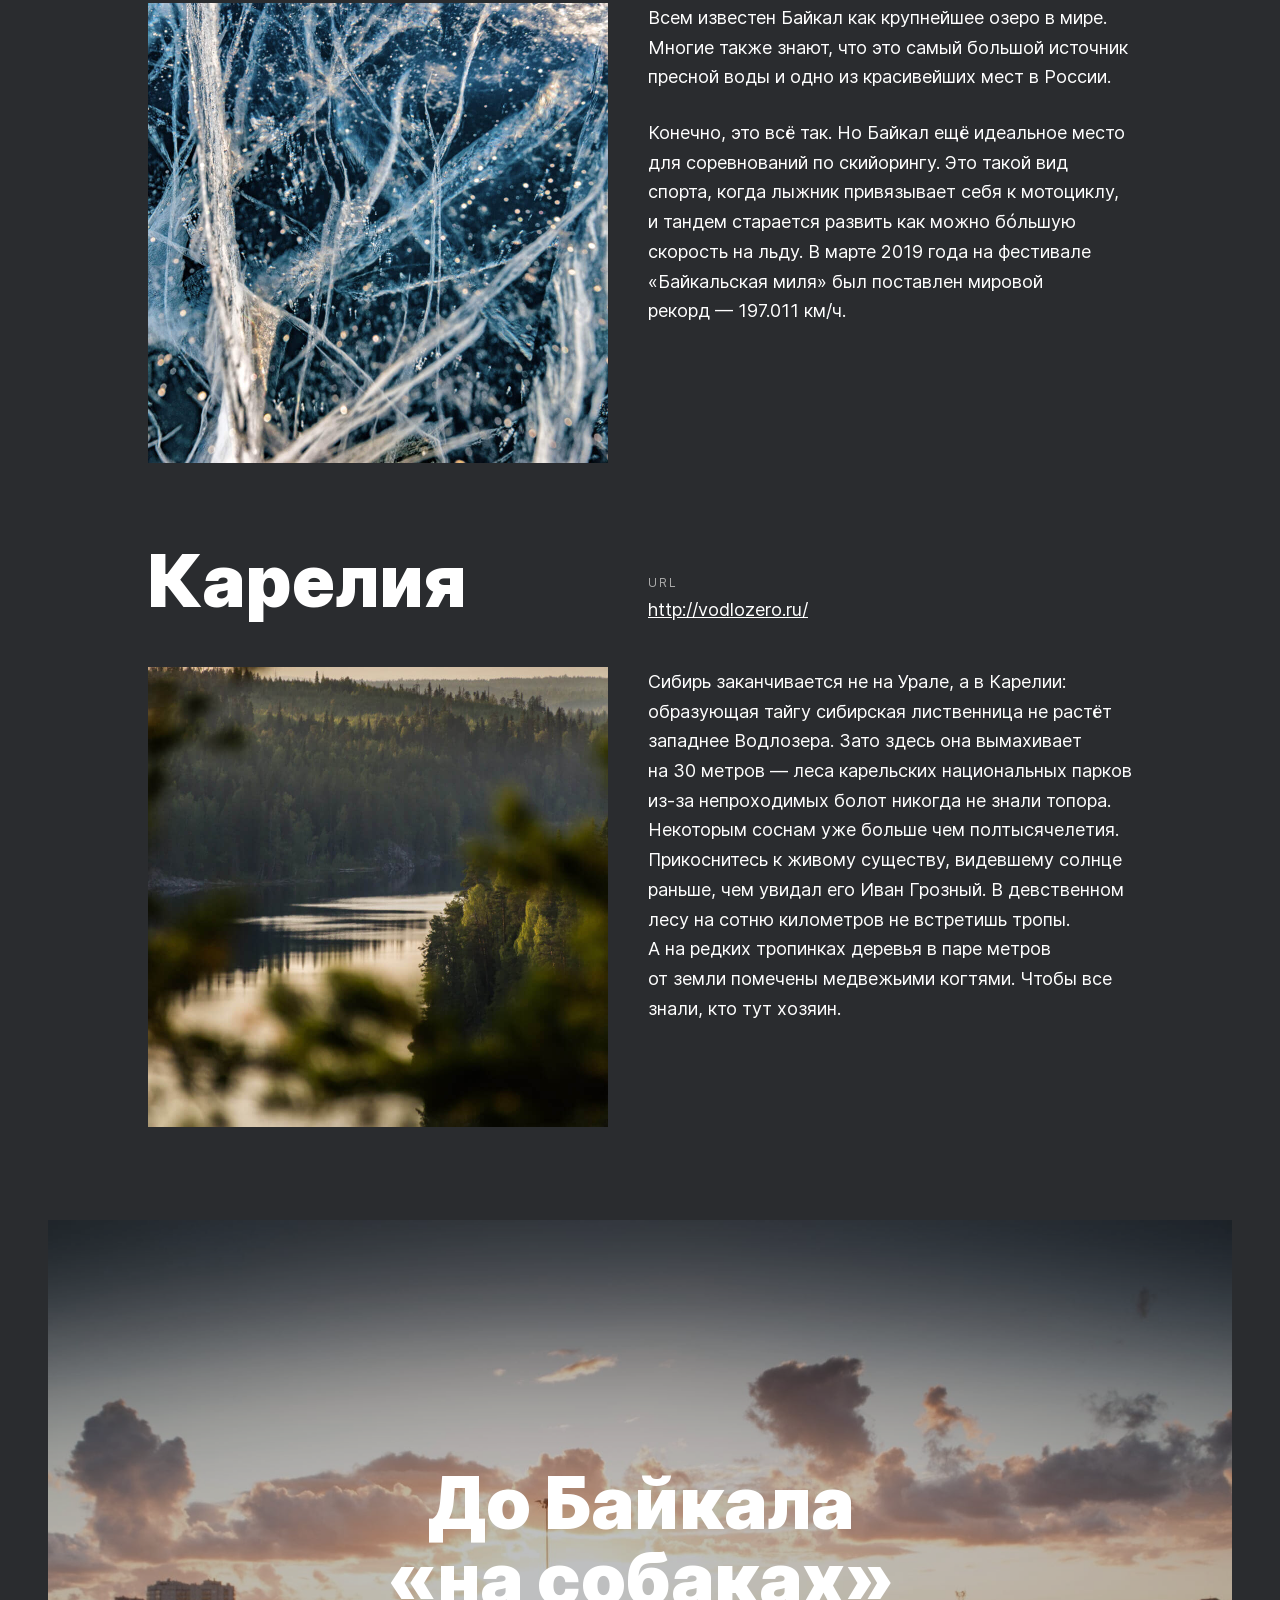
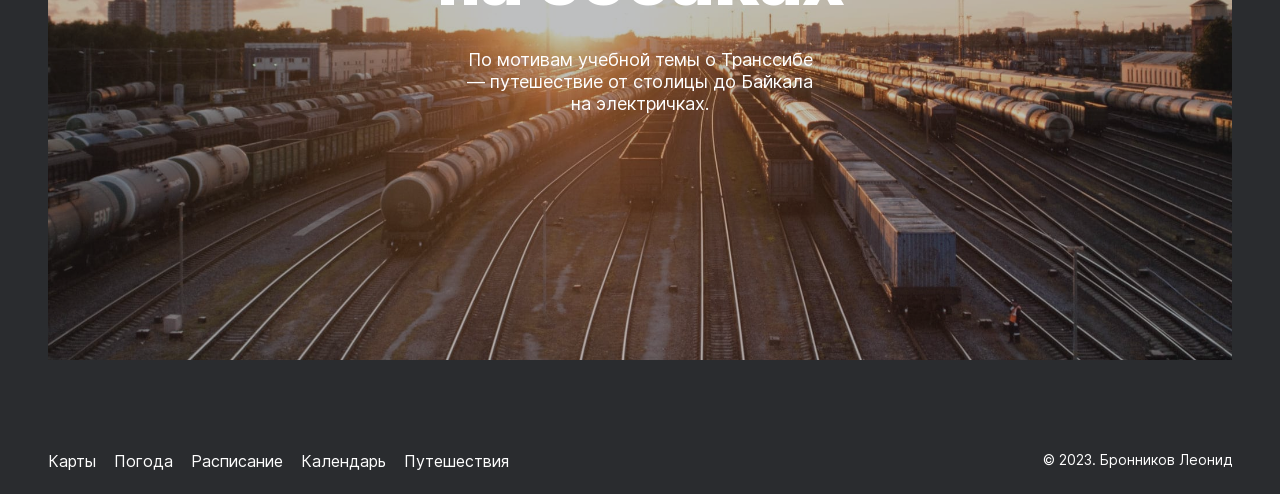
==== commit a8c78652: "Add files via upload" ====
--- a/index.html
+++ b/index.html
@@ -4,12 +4,12 @@
   <meta charset="UTF-8">
   <meta name="viewport" content="width=device-width, initial-scale=1.0">
   <link rel="stylesheet" href="./pages/index.css">
-  <title>Путешествие по России</title>
+  <title>Прототип</title>
 </head>
 <body class="root"> 
  <div class="page">
     <header class="header">
-        <img class="header__logo" src="images/header-logo.svg" alt="Логотип Россия" width="176" height="52">
+        <img class="header__logo" src="images/logo.webp" alt="Логотип Россия" >
         <div class="header__links">
           <a href="#" class="header__lang-link header__lang-link_active">Ru</a>
           <a href="#" class="header__lang-link">En</a>
@@ -17,81 +17,80 @@
     </header>
     <main class="content">
       <section class="lead">
-        <h1 class="lead__title">Путешествия по России</h1>
-        <p class="lead__subtitle"> Настоящая страна не в выпусках новостей, а здесь.</p>
-         <img class="lead__image" src="./images/lead-polka.jpg" alt="Выша полка-верхняя">
-         <p class="lead__caption">Ваша полка — верхняя</p>
+        <h1 class="lead__title">TATY.PAYANSKY</h1>
+        <p class="lead__subtitle"> Художница, иллюстратор, графический дизайнер</p>
+         <img class="lead__image" src="./images/мама.webp" alt="Выша полка-верхняя">
+         <p class="lead__caption"></p>
       </section>
       <section class="intro">
-       <h2 class="intro__title">Чего мы там не видели?</h2>
-       <p class="intro__text">По опросам ВЦИОМ, 95% россиян мечтают куда-нибудь поехать, но только 36% планируют провести отпуск в родной стране. Мол, чего мы тут, дома, не видели? На самом деле, Россия — это целая вселенная с ласковым морем юга, густыми лесами Саян и суровыми льдами плато Путорана. А ещё увидеть все эти красоты можно без миллионов на счету, загранпаспорта и многочасовых перелетов. Как, например, Вера Башмакова — смелая молодая мама, которая взяла в охапку троих детей, усадила их в свою «Ладу» и проехала 20 тысяч километров по родной стране. Мы выбрали и описали некоторые интересные места, достойные вашего отпуска.</p>
+       <h2 class="intro__title">Кто это вообще?</h2>
+       <p class="intro__text">
+        Художник-график.  Иллюстратор. Член Творческого Союза Художников России. Художник, с академическим образованием, легкой и немного нестандартной, но при этом классической подачей иллюстраций,  передающая эмоции от прочитанных книг, тонко чувствующая пожелания редактора и с легкостью воплощает их в жизнь. Taty Payansky востребованный автор, создающий запоминающиеся образы в книжной графике, которые помогают читателю ощутить эпоху и конкретную ситуацию, описываемую в книге. Работая над книгой, Taty Payansky изучает историю костюма, интерьера и основные элементы данного периода, о котором идет речь в повествовании.</p>
        <ul class="intro__list">
-        <li> <span class="intro__span">Часовых поясов</span> 11</li>
-        <li> <span class="intro__span">Объектов природного наследия ЮНЕСКО</span> 12 </li>
-        <li> <span class="intro__span">Объектов культурного наследия ЮНЕСКО</span> 16</li>
-        <li> <span class="intro__span">Природных заповедников</span> 105</li>
-        <li> <span class="intro__span">Аэропортов</span> 241</li>
+        <li> <span class="intro__span">Заказов</span> 11</li>
+        <li> <span class="intro__span">Отзывов</span> 12 </li>
+        <li> <span class="intro__span">Работ</span> 16</li>
       </ul>
       </section>
       <section
           class="photo-grid" aria-label="Фотографии интересных мест России">
           <img
-            src="./images/photo-grid-train.jpg"
+            src="./images/1.jpg"
             alt="Поезд"
             class="photo-grid__item"
           />
           <img
-            src="./images/photo-grid-atharva-tulsi.jpg"
+            src="./images/2.jpg"
             alt="Атхарва Тулси"
             class="photo-grid__item"
           />
           <img
-            src="./images/photo-grid-tuman.jpg"
+            src="./images/3.jpg"
             alt="Туман"
             class="photo-grid__item"
           />
           <img
-            src="./images/photo-grid-sochi.jpg"
+            src="./images/4.jpg"
             alt="Сочи"
             class="photo-grid__item"
           />
           <img
-            src="./images/photo-grid-arisa.jpg"
+            src="./images/5.jpg"
             alt="Ариса"
             class="photo-grid__item"
           />
           <img
-            src="./images/photo-grid-baikal.jpg"
+            src="./images/6.jpg"
             alt="Байкал-1"
             class="photo-grid__item"
           />
           <img
-            src="./images/photo-grid-elbrus.jpg"
+            src="./images/7.jpg"
             alt="Эльбрус"
             class="photo-grid__item"
           />
           <img
-            src="./images/photo-grid-kondratiev.jpg"
+            src="./images/8.jpg"
             alt="Кондратьев"
             class="photo-grid__item"
           />
           <img
-            src="./images/photo-grid-kamchatka-1.jpg"
+            src="./images/9.jpg"
             alt="Камчатка-1"
             class="photo-grid__item"
           />
           <img
-            src="./images/photo-grid-kamchatka-2.jpg"
+            src="./images/10.jpg"
             alt="Камчатка-2"
             class="photo-grid__item"
           />
           <img
-            src="./images/photo-grid-baikal-2.jpg"
+            src="./images/11.jpg"
             alt="Байкал-2"
             class="photo-grid__item"
           />
           <img
-            src="./images/photo-grid-ergaki.jpg"
+            src="./images/12.jpg"
             alt="Ергаки"
             class="photo-grid__item"
           />
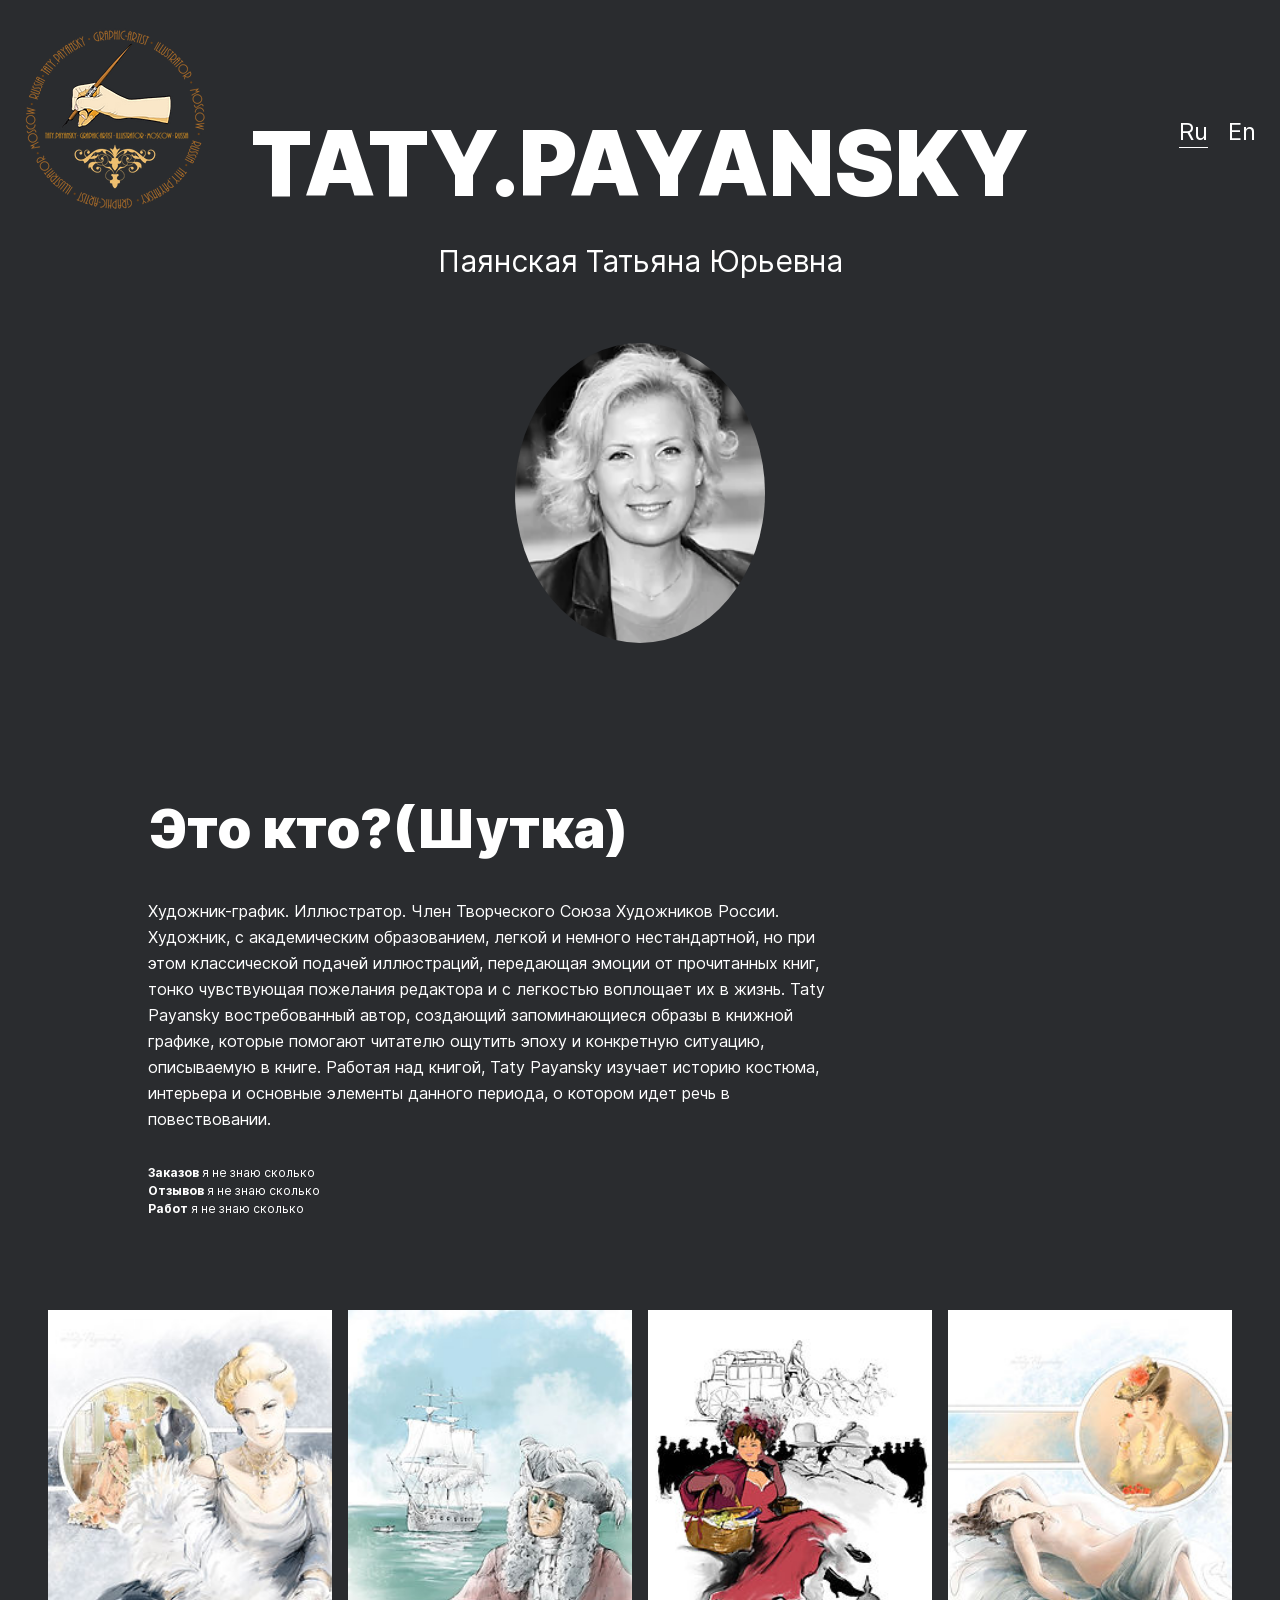
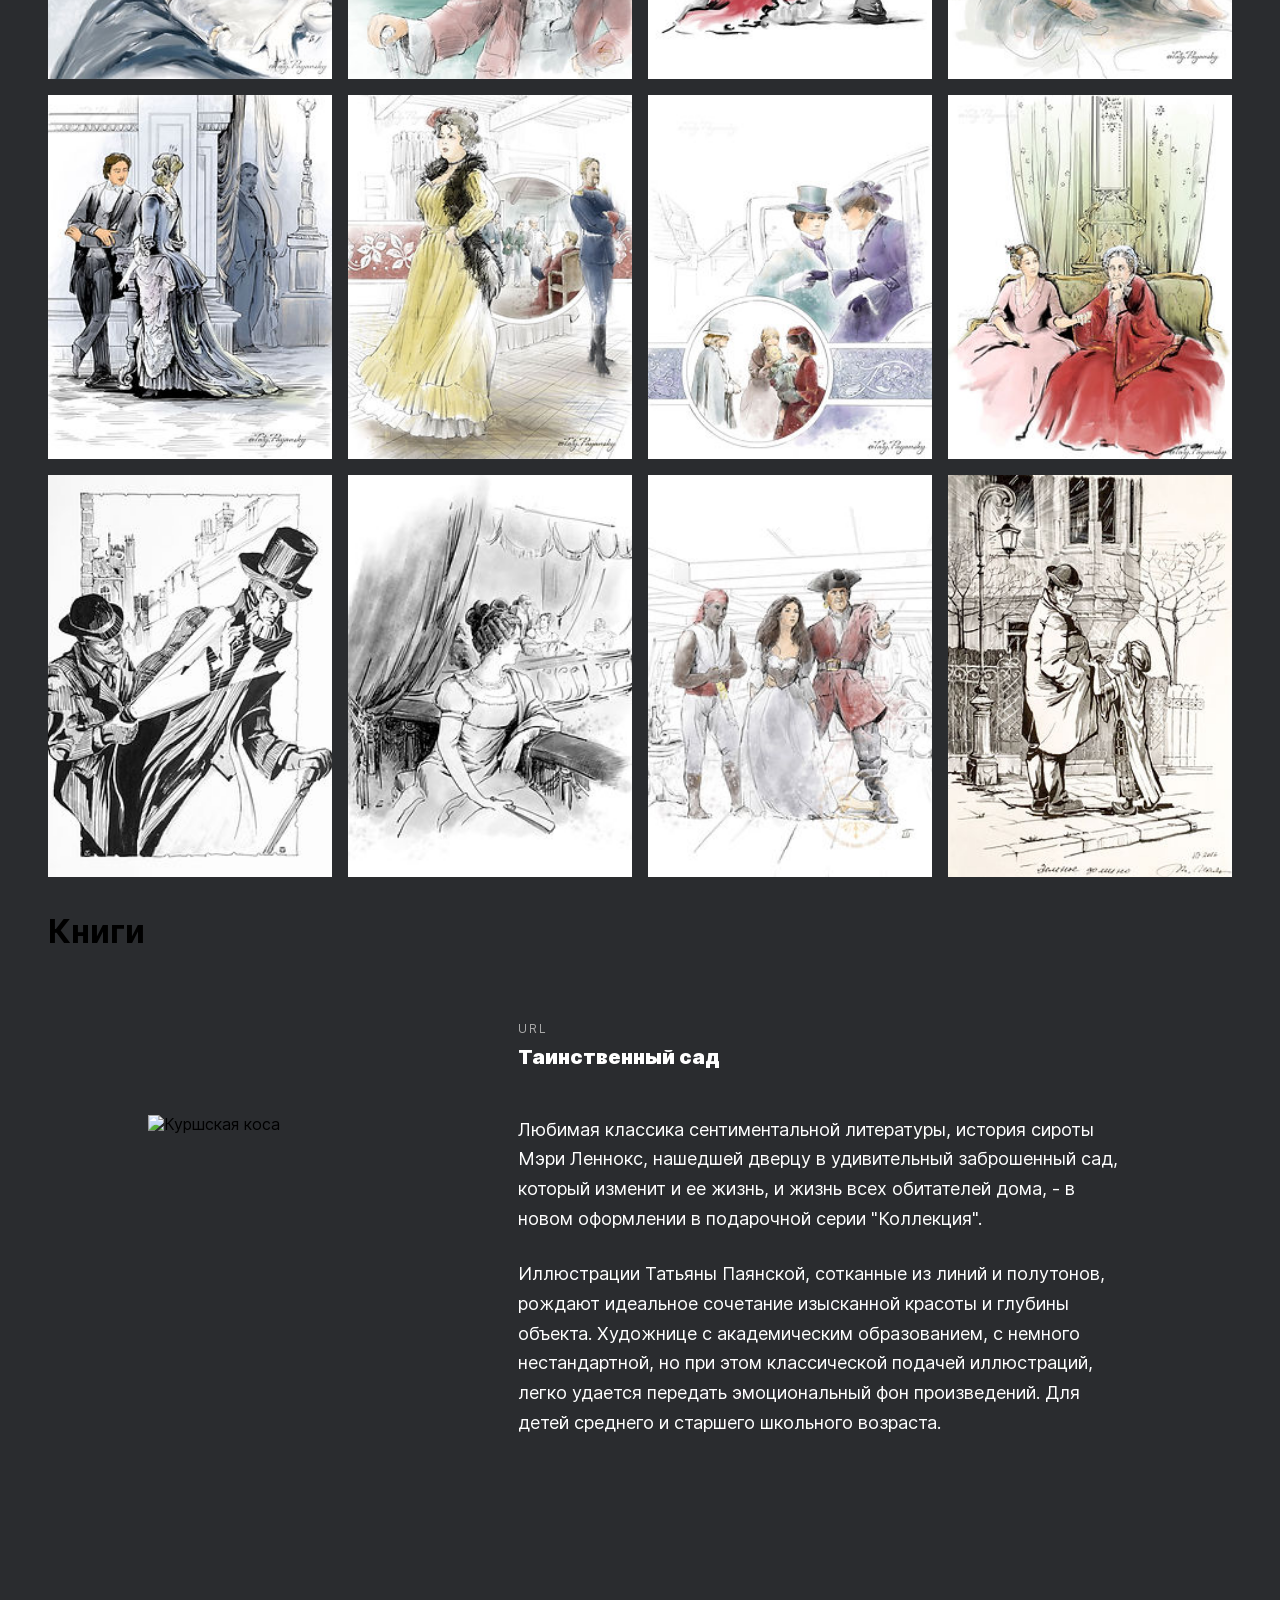
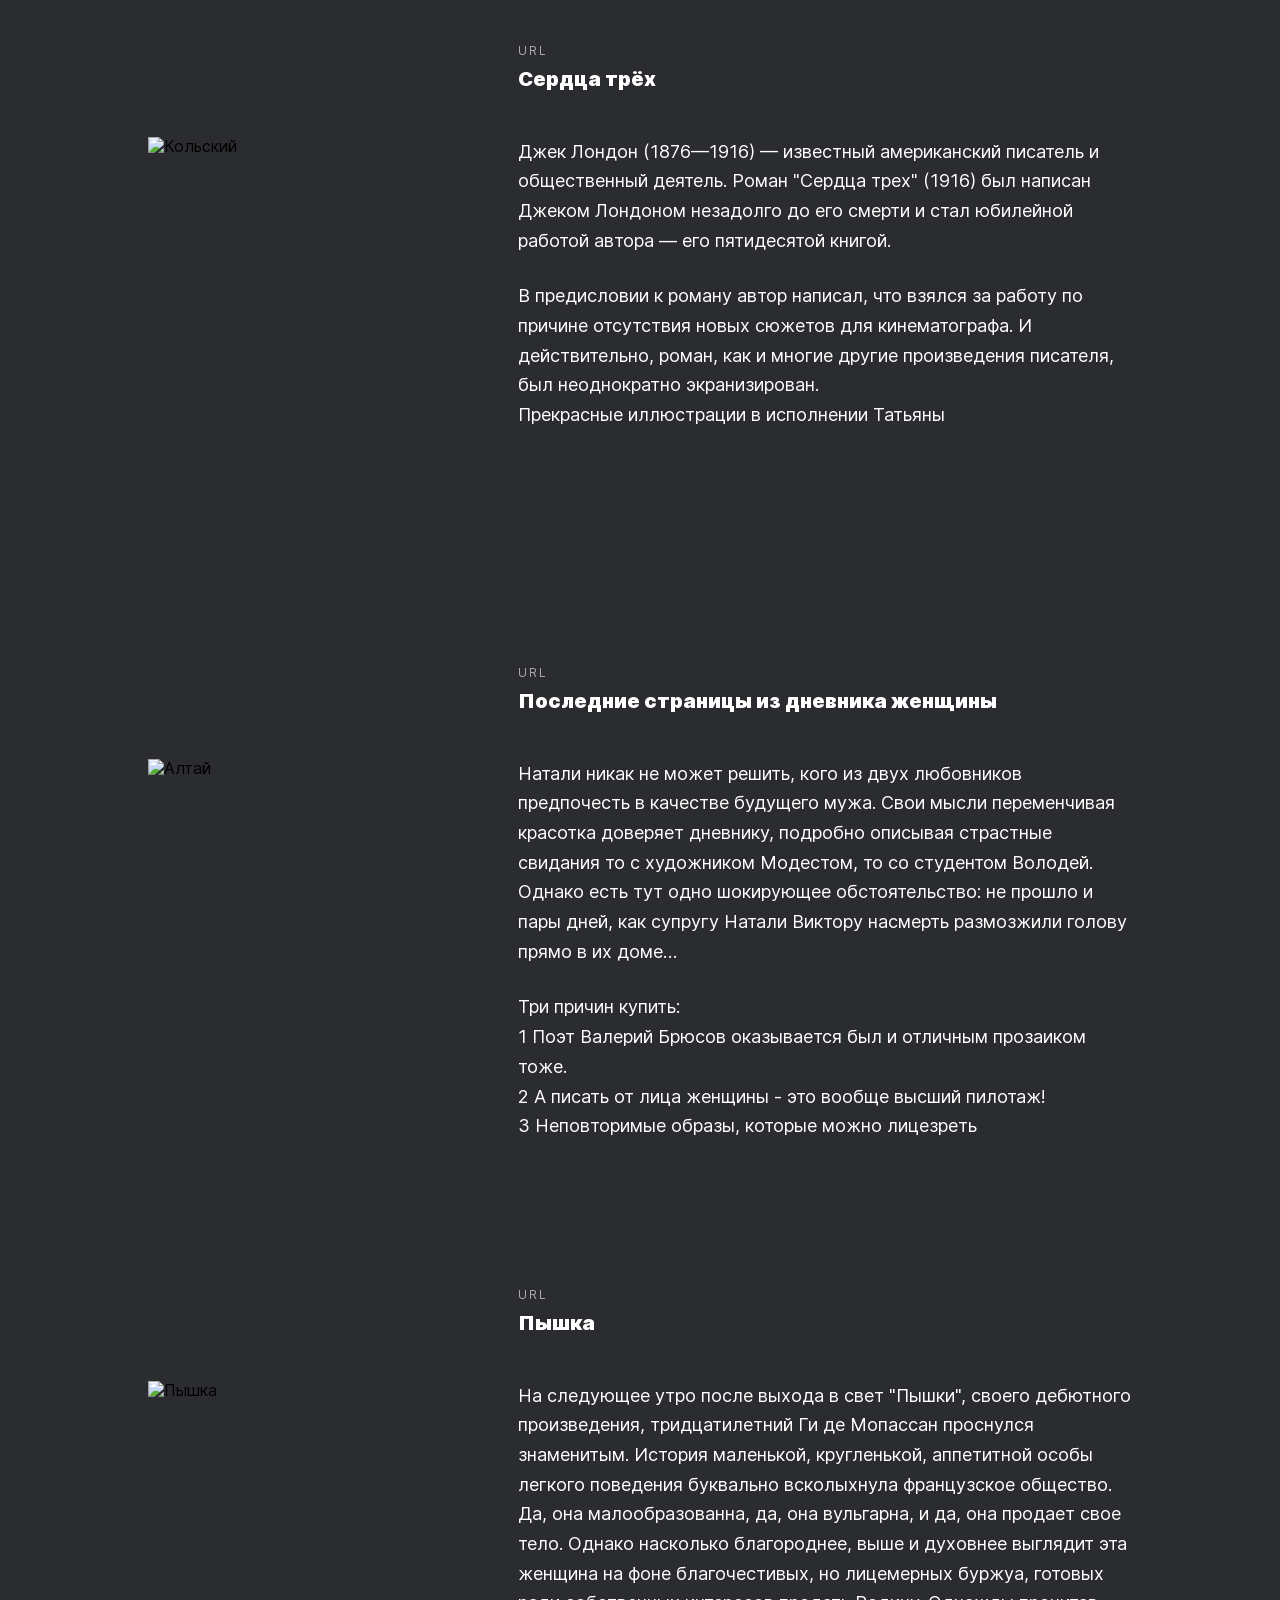
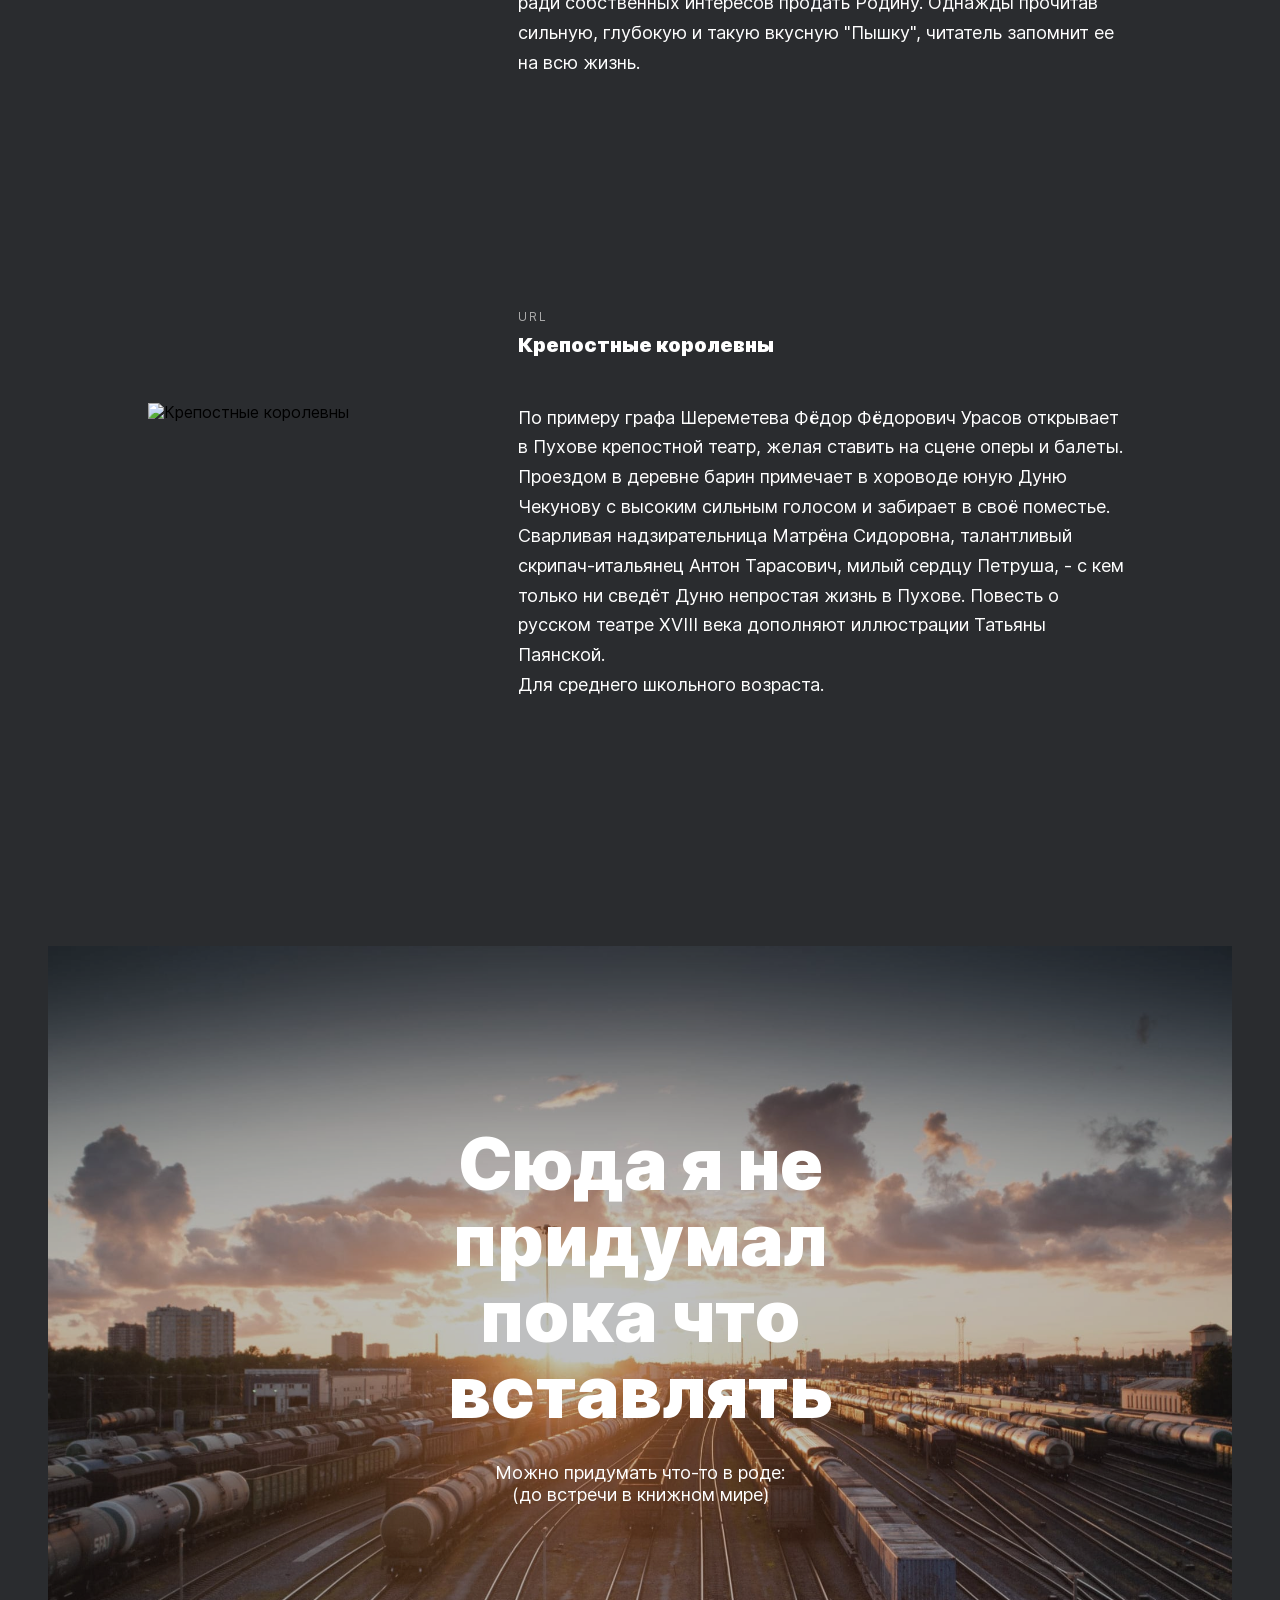
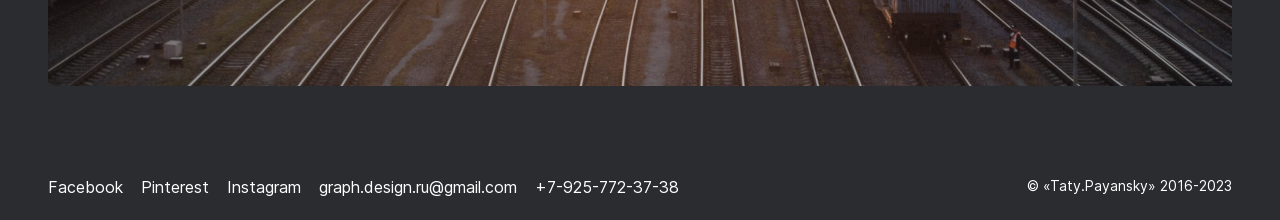
==== commit 64582f9f: "Add files via upload" ====
--- a/index.html
+++ b/index.html
@@ -18,18 +18,18 @@
     <main class="content">
       <section class="lead">
         <h1 class="lead__title">TATY.PAYANSKY</h1>
-        <p class="lead__subtitle"> Художница, иллюстратор, графический дизайнер</p>
+        <p class="lead__subtitle"> Паянская Татьяна Юрьевна </p>
          <img class="lead__image" src="./images/мама.webp" alt="Выша полка-верхняя">
          <p class="lead__caption"></p>
       </section>
       <section class="intro">
-       <h2 class="intro__title">Кто это вообще?</h2>
+       <h2 class="intro__title">Это кто?(Шутка)</h2>
        <p class="intro__text">
         Художник-график.  Иллюстратор. Член Творческого Союза Художников России. Художник, с академическим образованием, легкой и немного нестандартной, но при этом классической подачей иллюстраций,  передающая эмоции от прочитанных книг, тонко чувствующая пожелания редактора и с легкостью воплощает их в жизнь. Taty Payansky востребованный автор, создающий запоминающиеся образы в книжной графике, которые помогают читателю ощутить эпоху и конкретную ситуацию, описываемую в книге. Работая над книгой, Taty Payansky изучает историю костюма, интерьера и основные элементы данного периода, о котором идет речь в повествовании.</p>
        <ul class="intro__list">
-        <li> <span class="intro__span">Заказов</span> 11</li>
-        <li> <span class="intro__span">Отзывов</span> 12 </li>
-        <li> <span class="intro__span">Работ</span> 16</li>
+        <li> <span class="intro__span">Заказов</span> я не знаю сколько</li>
+        <li> <span class="intro__span">Отзывов</span> я не знаю сколько </li>
+        <li> <span class="intro__span">Работ</span> я не знаю сколько</li>
       </ul>
       </section>
       <section
@@ -94,175 +94,141 @@
             alt="Ергаки"
             class="photo-grid__item"
           />
+          <h1 class="main-title">Книги</h1>
         </section>
         <section class="places">
           <ul class="list">
             <li class="place">
-              <h2 class="place__title">Куршская коса</h2>
-              <div class="place__url-container">
-                <p class="place__url-caption">URL</p>
-                <a
-                  href="http://park-kosa.ru"
-                  target="_blank"
-                  class="place__url fading-link"
-                  >park-kosa.ru</a
-                >
-              </div>
-              <img
-                src="./images/place-kosa.jpg"
+              <h2 class="place__title"></h2>
+              <div class="place__url-container">
+                <p class="place__url-caption">URL</p>
+                <a
+                  href="https://www.labirint.ru/books/792195/"
+                  target="_blank"
+                  class="place__url fading-link"
+                  >Таинственный сад</a
+                >
+              </div>
+              <img
+                src="./images/таинственный сад.webp"
                 alt="Куршская коса"
                 class="place__img"
               />
               <div class="place__text-container">
                 <p class="place__paragraph">
-                  Здесь, посреди лесов и песчаных дюн, вы сможете увидеть два
-                  водных горизонта — спокойного Куршского залива с одной стороны и
-                  подёрнутого рябью волн Балтийского моря с другой. Уникальная
-                  природная зона на краю российского анклава.
-                </p>
-                <p class="place__paragraph">
-                  На&nbsp;этом Калининградская область не&nbsp;заканчивается.
-                  Для&nbsp;путешественника и&nbsp;исследователя там&nbsp;же
-                  по&nbsp;соседству&nbsp;&mdash; самая западная точка России,
-                  Балтийская коса,&nbsp;&mdash; и&nbsp;немецкое наследие россыпи
-                  небольших приморских городов. Атмосфера здешних мест исключает
-                  суету, окуная в&nbsp;спокойствие природы и&nbsp;запах стального,
-                  прохладного моря.
-                </p>
-              </div>
-            </li>
-            <li class="place">
-              <h2 class="place__title">Кольский</h2>
-              <div class="place__url-container">
-                <p class="place__url-caption">URL</p>
-                <a
-                  href="https://yourshot.nationalgeographic.com/photos/?keywords=kolskiy"
-                  class="place__url fading-link"
-                  target="_blank"
-                  >National Geographic</a
-                >
-              </div>
-              <img
-                src="./images/place-kolsky.jpg"
+                  Любимая классика сентиментальной литературы, история сироты Мэри Леннокс, нашедшей дверцу в удивительный заброшенный сад, который изменит и ее жизнь, и жизнь всех обитателей дома, - в новом оформлении в подарочной серии "Коллекция".
+
+                </p>
+                <p class="place__paragraph">
+                  Иллюстрации Татьяны Паянской, сотканные из линий и полутонов, рождают идеальное сочетание изысканной красоты и глубины объекта. Художнице с академическим образованием, с немного нестандартной, но при этом классической подачей иллюстраций, легко удается передать эмоциональный фон произведений.
+Для детей среднего и старшего школьного возраста.
+                </p>
+              </div>
+            </li>
+            <li class="place">
+              <h2 class="place__title"></h2>
+              <div class="place__url-container">
+                <p class="place__url-caption">URL</p>
+                <a
+                  href="https://www.labirint.ru/books/792194/"
+                  class="place__url fading-link"
+                  target="_blank"
+                  >Сердца трёх</a
+                >
+              </div>
+              <img
+                src="./images/Jack London.webp"
                 alt="Кольский"
                 class="place__img"
               />
               <div class="place__text-container">
                 <p class="place__paragraph">
-                  Почти весь полуостров находится за&nbsp;Полярным кругом.
-                  Саамская тундра, от&nbsp;которой на&nbsp;юг&nbsp;&mdash; тайга,
-                  а&nbsp;на&nbsp;север&nbsp;&mdash; Ледовитый океан,
-                  прикидывающийся Баренцевым морем.
-                </p>
-                <p class="place__paragraph">
-                  Возможно, вы&nbsp;смотрели Звягинцева и&nbsp;даже слышали
-                  историю арктического фестиваля в&nbsp;Териберке. Возможно, слово
-                  &laquo;Хибины&raquo; не&nbsp;осталось под снегом школьных
-                  воспоминаний об&nbsp;уроках географии. Возможно, вы&nbsp;не
-                  интересовались пронизывающей земную кору сверхглубокой
-                  скважиной, а&nbsp;от&nbsp;апатитов вас давно накрывает апатия.
-                  Но&nbsp;ваша мечта увидеть северное сияние начинает сбываться
-                  с&nbsp;билетом в&nbsp;Мурманск.
-                </p>
-              </div>
-            </li>
-            <li class="place">
-              <h2 class="place__title">Алтай</h2>
-              <div class="place__url-container">
-                <p class="place__url-caption">URL</p>
-                <a
-                  href="https://www.youtube.com/watch?v=7ZEsoV7kWAQ"
-                  class="place__url fading-link"
-                  target="_blank"
-                  >YouTube</a
-                >
-              </div>
-              <img
-                src="./images/place-altai.jpg"
+                  Джек Лондон (1876—1916) — известный американский писатель и общественный деятель.
+Роман "Сердца трех" (1916) был написан Джеком Лондоном незадолго до его смерти и стал юбилейной работой автора — его пятидесятой книгой. 
+                </p>
+                <p class="place__paragraph">
+                  В предисловии к роману автор написал, что взялся за работу по причине отсутствия новых сюжетов для кинематографа. И действительно, роман, как и многие другие произведения писателя, был неоднократно экранизирован.
+<br>Прекрасные иллюстрации в исполнении Татьяны
+                </p>
+              </div>
+            </li>
+            <li class="place">
+              <h2 class="place__title"></h2>
+              <div class="place__url-container">
+                <p class="place__url-caption">URL</p>
+                <a
+                  href="https://www.labirint.ru/books/830710/"
+                  class="place__url fading-link"
+                  target="_blank"
+                  >Последние страницы из дневника женщины</a
+                >
+              </div>
+              <img
+                src="./images/Последние страницы из дневника женщины.webp"
                 alt="Алтай"
                 class="place__img"
               />
               <div class="place__text-container">
                 <p class="place__paragraph">
-                  Алтай&nbsp;&mdash; одно из&nbsp;красивейших мест в&nbsp;России.
-                  В&nbsp;первую очередь из-за гор: если ехать вдоль хребта,
-                  вы&nbsp;увидите склоны, усыпанные соснами, горные реки
-                  и&nbsp;озёра. А&nbsp;если вы&nbsp;откроете в&nbsp;автомобиле
-                  окна, сможете познакомиться с&nbsp;невидимым чудом здешних
-                  мест&nbsp;&mdash; горным воздухом.
-                </p>
-                <p class="place__paragraph">
-                  Климат на&nbsp;Алтае умеренный, поэтому ехать сюда лучше всего
-                  летом. Так вы&nbsp;увидите всё разнообразие местной флоры
-                  и&nbsp;фауны. По&nbsp;лесам Алтая бродят лоси, над хребтами
-                  летают орлы, а&nbsp;на&nbsp;равнинах пасутся косули.
-                  И&nbsp;знаменитые манулы&nbsp;&mdash; тоже обитатели Алтайского
-                  края.
-                </p>
-              </div>
-            </li>
-            <li class="place">
-              <h2 class="place__title">Зимний Байкал</h2>
-              <div class="place__url-container">
-                <p class="place__url-caption">URL</p>
-                <a
-                  href="https://vk.com/baikalmile"
-                  class="place__url fading-link"
-                  target="_blank"
-                  >https://vk.com/baikalmile</a
-                >
-              </div>
-              <img
-                src="./images/place-winter-baikal.jpg"
-                alt="Зимний Байкал"
-                class="place__img"
-              />
-              <div class="place__text-container">
-                <p class="place__paragraph">
-                  Всем известен Байкал как крупнейшее озеро в&nbsp;мире. Многие
-                  также знают, что это самый большой источник пресной воды
-                  и&nbsp;одно из&nbsp;красивейших мест в&nbsp;России.
-                </p>
-                <p class="place__paragraph">
-                  Конечно, это всё так. Но&nbsp;Байкал ещё идеальное место для
-                  соревнований по&nbsp;скийорингу. Это такой вид спорта, когда
-                  лыжник привязывает себя к&nbsp;мотоциклу, и&nbsp;тандем
-                  старается развить как можно б&oacute;льшую скорость
-                  на&nbsp;льду. В&nbsp;марте 2019 года на&nbsp;фестивале
-                  &laquo;Байкальская миля&raquo; был поставлен мировой
-                  рекорд&nbsp;&mdash; 197.011&nbsp;км/ч.
-                </p>
-              </div>
-            </li>
-            <li class="place">
-              <h2 class="place__title">Карелия</h2>
-              <div class="place__url-container">
-                <p class="place__url-caption">URL</p>
-                <a
-                  href="http://vodlozero.ru/"
-                  class="place__url fading-link"
-                  target="_blank"
-                  >http://vodlozero.ru/</a
-                >
-              </div>
-              <img
-                src="./images/place-karelia.jpg"
-                alt="Карелия"
-                class="place__img"
-              />
-              <div class="place__text-container">
-                <p class="place__paragraph">
-                  Сибирь заканчивается не&nbsp;на&nbsp;Урале,
-                  а&nbsp;в&nbsp;Карелии: образующая тайгу сибирская лиственница
-                  не&nbsp;растёт западнее Водлозера. Зато здесь она вымахивает
-                  на&nbsp;30&nbsp;метров&nbsp;&mdash; леса карельских национальных
-                  парков из-за непроходимых болот никогда не&nbsp;знали топора.
-                  Некоторым соснам уже больше чем полтысячелетия. Прикоснитесь
-                  к&nbsp;живому существу, видевшему солнце раньше, чем увидал его
-                  Иван Грозный. В&nbsp;девственном лесу на&nbsp;сотню километров
-                  не&nbsp;встретишь тропы. А&nbsp;на&nbsp;редких тропинках деревья
-                  в&nbsp;паре метров от&nbsp;земли помечены медвежьими когтями.
-                  Чтобы все знали, кто тут хозяин.
+                  Натали никак не может решить, кого из двух любовников предпочесть в качестве будущего мужа. Свои мысли переменчивая красотка доверяет дневнику, подробно описывая страстные свидания то с художником Модестом, то со студентом Володей. Однако есть тут одно шокирующее обстоятельство: не прошло и пары дней, как супругу Натали Виктору насмерть размозжили голову прямо в их доме…
+                </p>
+                <p class="place__paragraph">
+                  Три причин купить:<br>
+                  1 Поэт Валерий Брюсов оказывается был и отличным прозаиком тоже.<br>
+2 А писать от лица женщины - это вообще высший пилотаж!<br>
+3 Неповторимые образы, которые можно лицезреть<br>
+                </p>
+              </div>
+            </li>
+            <li class="place">
+              <h2 class="place__title"></h2>
+              <div class="place__url-container">
+                <p class="place__url-caption">URL</p>
+                <a
+                  href="https://www.labirint.ru/books/784413/"
+                  class="place__url fading-link"
+                  target="_blank"
+                  >Пышка</a
+                >
+              </div>
+              <img
+                src="./images/Пышка.webp"
+                alt="Пышка"
+                class="place__img"
+              />
+              <div class="place__text-container">
+                <p class="place__paragraph">
+                  На следующее утро после выхода в свет "Пышки", своего дебютного произведения, тридцатилетний Ги де Мопассан проснулся знаменитым.
+История маленькой, кругленькой, аппетитной особы легкого поведения буквально всколыхнула французское общество. Да, она малообразованна, да, она вульгарна, и да, она продает свое тело. Однако насколько благороднее, выше и духовнее выглядит эта женщина на фоне благочестивых, но лицемерных буржуа, готовых ради собственных интересов продать Родину.
+Однажды прочитав сильную, глубокую и такую вкусную "Пышку", читатель запомнит ее на всю жизнь.
+                </p>
+                <p class="place__paragraph">
+                  
+                </p>
+              </div>
+            </li>
+            <li class="place">
+              <h2 class="place__title"></h2>
+              <div class="place__url-container">
+                <p class="place__url-caption">URL</p>
+                <a
+                  href="https://www.labirint.ru/books/628061/"
+                  class="place__url fading-link"
+                  target="_blank"
+                  >Крепостные королевны</a
+                >
+              </div>
+              <img
+                src="./images/крепосные королевны.webp"
+                alt="Крепостные королевны"
+                class="place__img"
+              />
+              <div class="place__text-container">
+                <p class="place__paragraph">
+                  По примеру графа Шереметева Фёдор Фёдорович Урасов открывает в Пухове крепостной театр, желая ставить на сцене оперы и балеты. Проездом в деревне барин примечает в хороводе юную Дуню Чекунову с высоким сильным голосом и забирает в своё поместье.
+Сварливая надзирательница Матрёна Сидоровна, талантливый скрипач-итальянец Антон Тарасович, милый сердцу Петруша, - с кем только ни сведёт Дуню непростая жизнь в Пухове.
+Повесть о русском театре XVIII века дополняют иллюстрации Татьяны Паянской.<br>
+Для среднего школьного возраста.
                 </p>
               </div>
             </li>
@@ -270,10 +236,9 @@
         </section>
         <section class="cover">
           <a href="https://stampsy.com/na-elektrichkakh-do-baikala" class="cover__overlay" target="_blank">
-            <h2 class="cover__title">До Байкала «на собаках»</h2>
+            <h2 class="cover__title">Сюда я не придумал пока что вставлять</h2>
             <p class="cover__subtitle">
-              По мотивам учебной темы о&nbsp;Транссибе — путешествие
-              от&nbsp;столицы до Байкала на электричках.
+              Можно придумать что-то в роде:<br> (до встречи в книжном мире)
             </p>
           </a>
         </section>
@@ -281,14 +246,14 @@
      <footer class="footer">
        <nav>
         <ul class="footer__links">
-          <li class="footer__links-item"><a class="footer__link" target="_blank" href="https://yandex.ru/maps">Карты</a></li>
-          <li class="footer__links-item"><a class="footer__link" target="_blank" href="https://yandex.ru/pogoda">Погода</a></li>
-          <li class="footer__links-item"><a class="footer__link" target="_blank" href="https://rasp.yandex.ru">Расписание</a></li>
-          <li class="footer__links-item"><a class="footer__link" target="_blank" href="https://calendar.yandex.ru">Календарь</a></li>
-          <li class="footer__links-item"><a class="footer__link" target="_blank" href="https://travel.yandex.ru">Путешествия</a></li>
+          <li class="footer__links-item"><a class="footer__link" target="_blank" href="https://www.facebook.com/taty.payansky/">Facebook</a></li>
+          <li class="footer__links-item"><a class="footer__link" target="_blank" href="https://ru.pinterest.com/tatypayansky/">Pinterest</a></li>
+          <li class="footer__links-item"><a class="footer__link" target="_blank" href="https://www.instagram.com/taty.payansky/">Instagram</a></li>
+          <li class="footer__links-item"><a class="footer__link" target="_blank" href="https://mail.yandex.ru/">graph.design.ru@gmail.com</a></li>
+          <li class="footer__links-item"><a class="footer__link" target="_blank" >+7-925-772-37-38</a></li>
         </ul>
        </nav>
-       <p class="footer__copyright">© 2023. Бронников Леонид</p>
+       <p class="footer__copyright">© «Taty.Payansky» 2016-2023</p>
      </footer>
   </div> 
 </body>
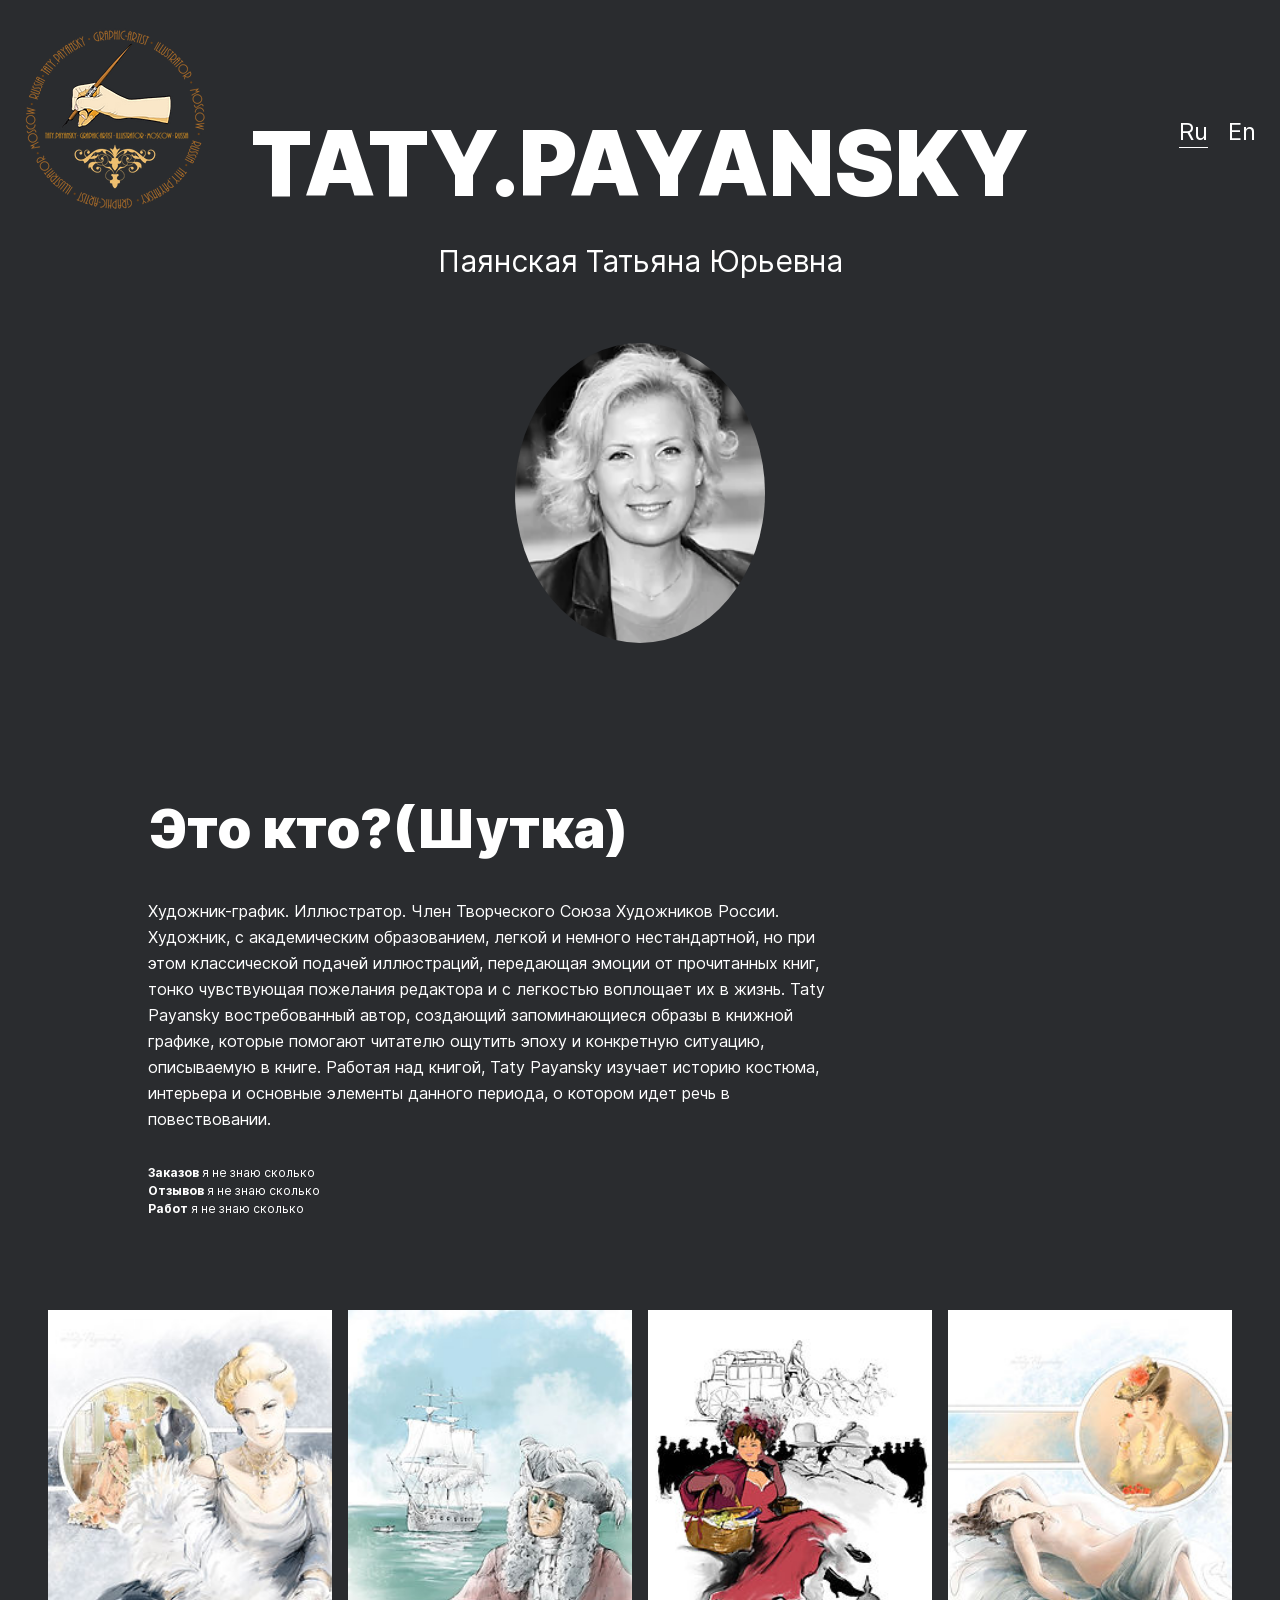
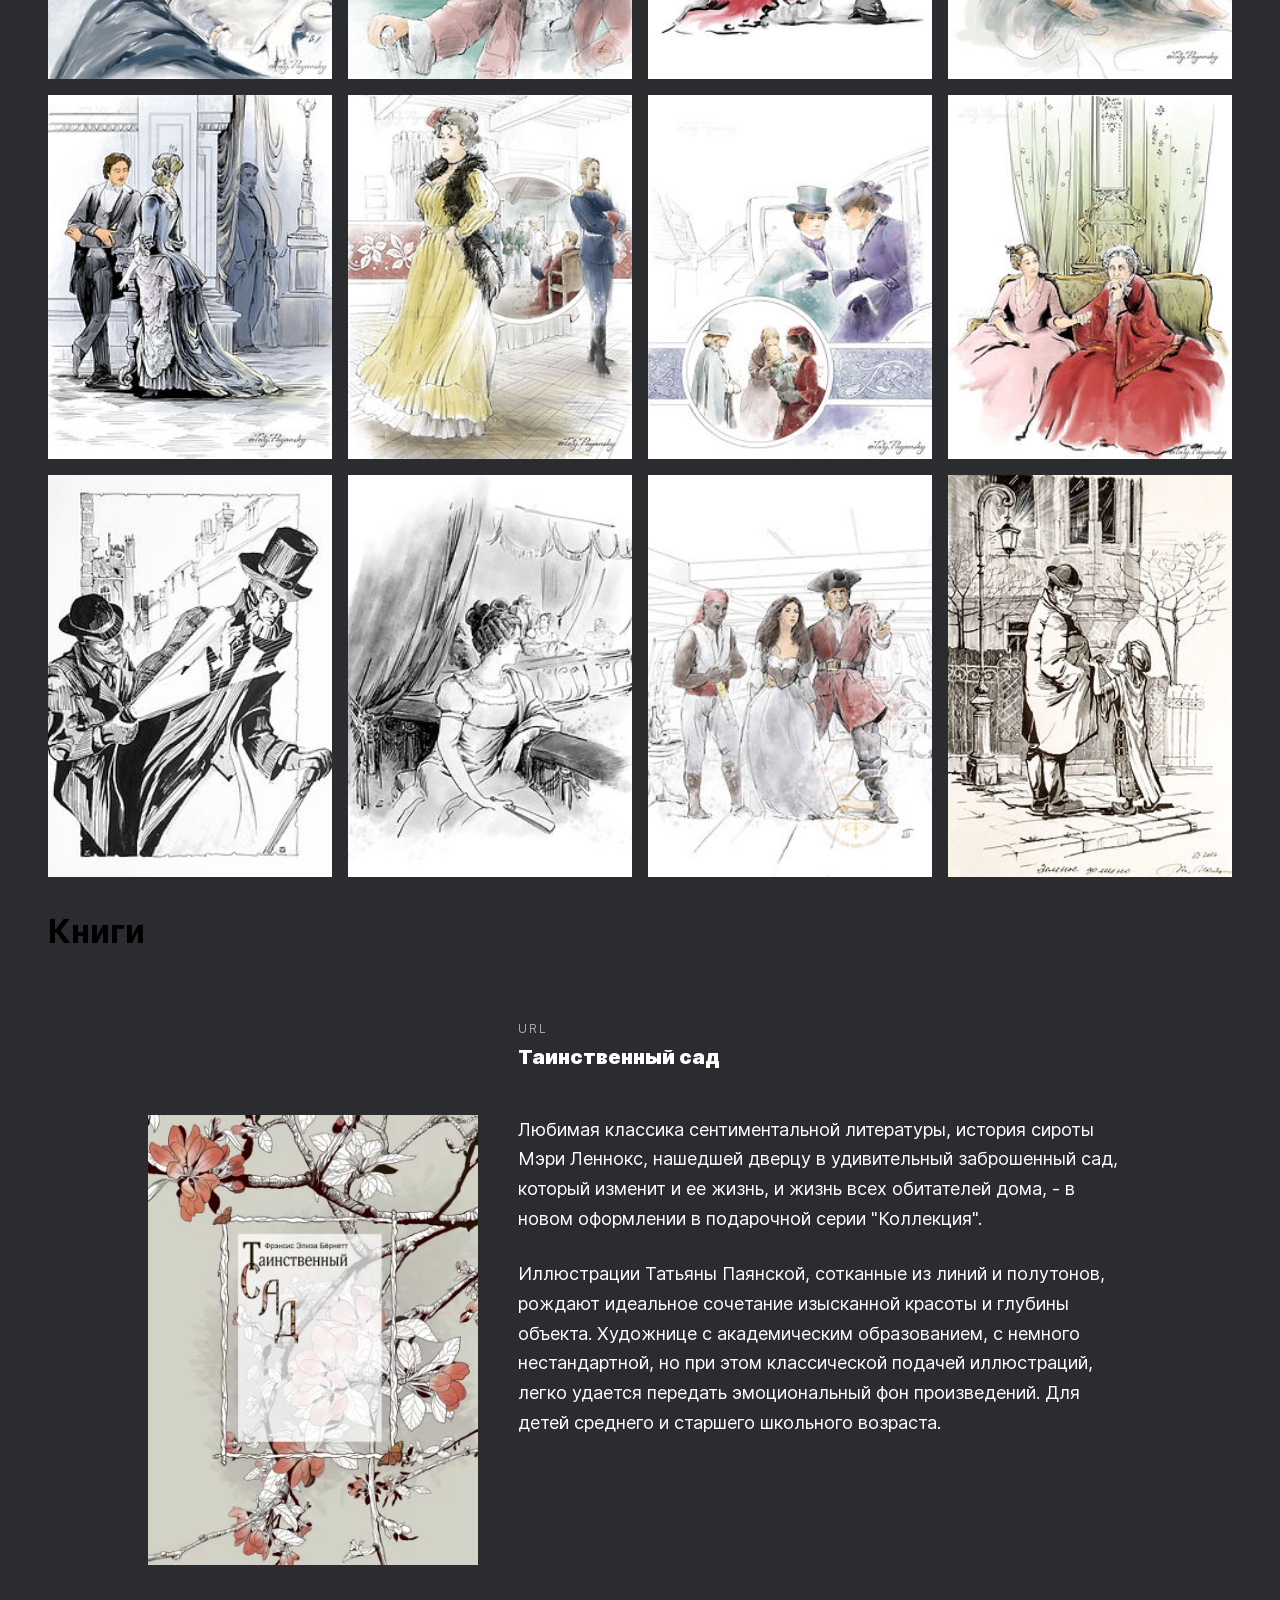
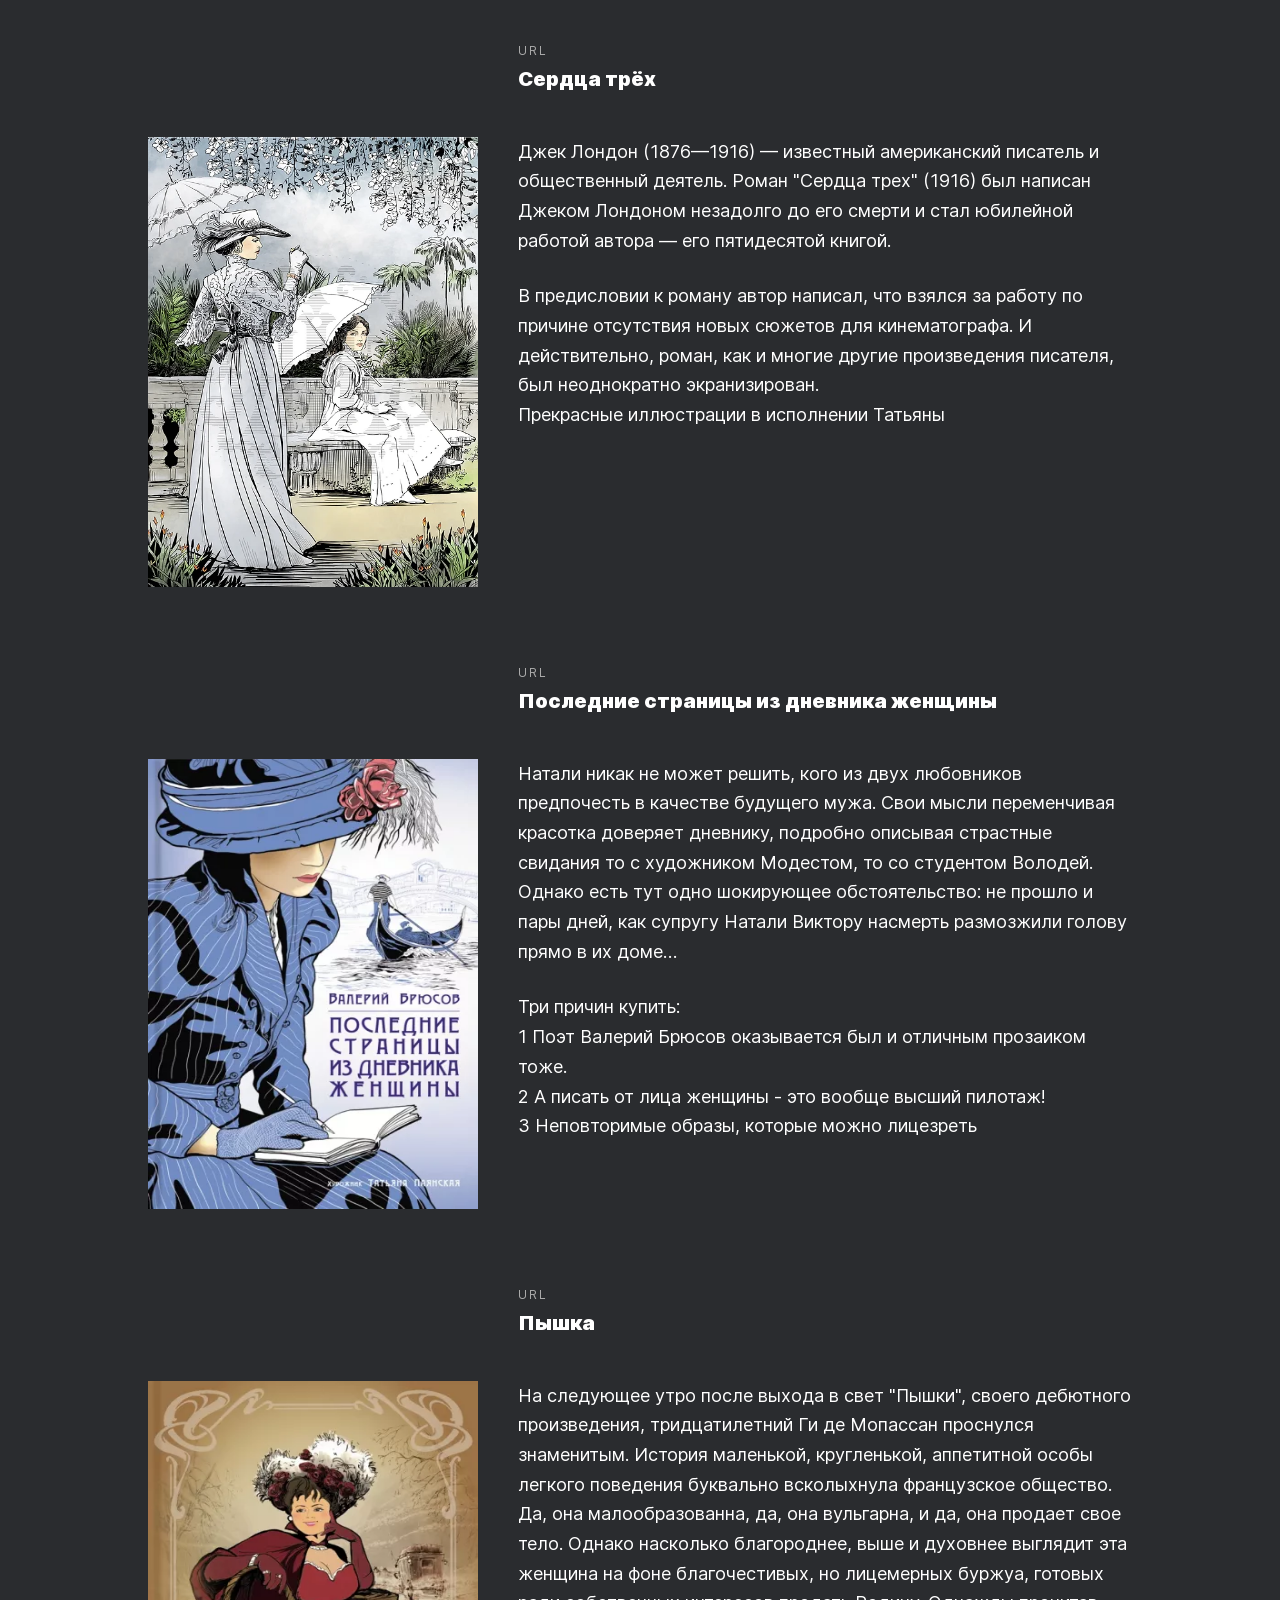
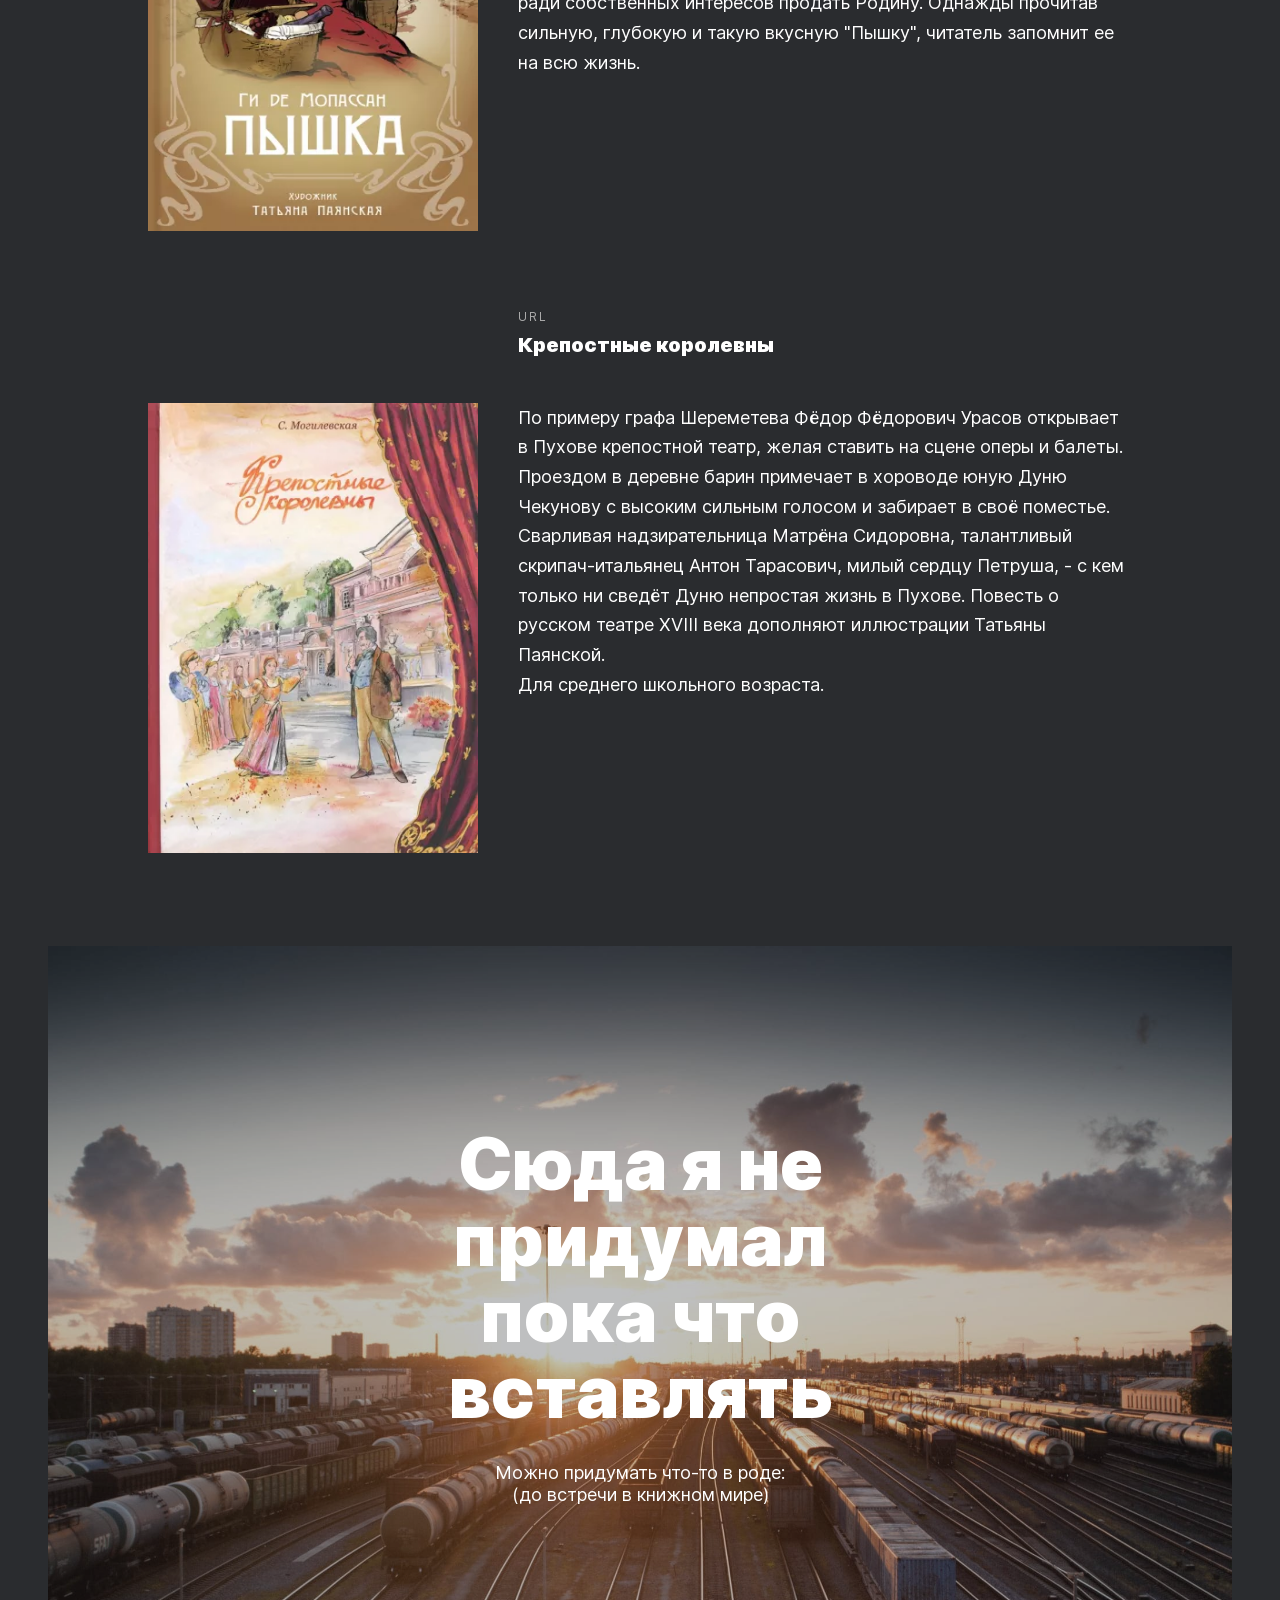
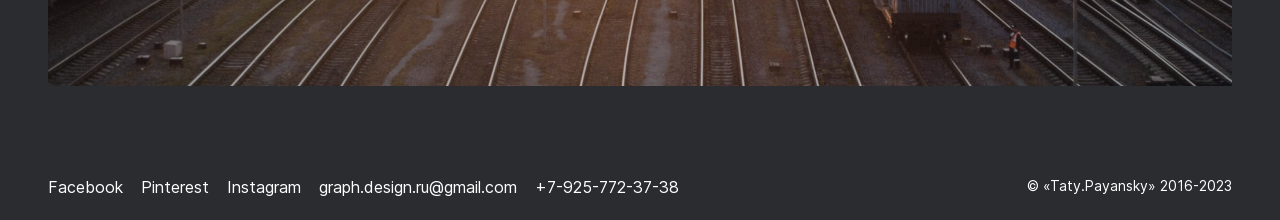
==== commit a832260d: "Update index.html" ====
--- a/index.html
+++ b/index.html
@@ -94,7 +94,7 @@
             alt="Ергаки"
             class="photo-grid__item"
           />
-          <h1 class="main-title">Книги</h1>
+          <h1 class="place__main_title">Книги</h1>
         </section>
         <section class="places">
           <ul class="list">
--- a/pages/index.css
+++ b/pages/index.css
@@ -36,6 +36,7 @@
 @import url(../blocks/place/place.css);
 @import url(../blocks/place/__img/place__img.css);
 @import url(../blocks/place/__paragraph/place__paragraph.css);
+@import url(../blocks/place/__main/place__main_title.css);
 @import url(../blocks/place/__text-container/place__text-container.css);
 @import url(../blocks/place/__title/place__title.css);
 @import url(../blocks/place/__url-caption/place__url-caption.css);
